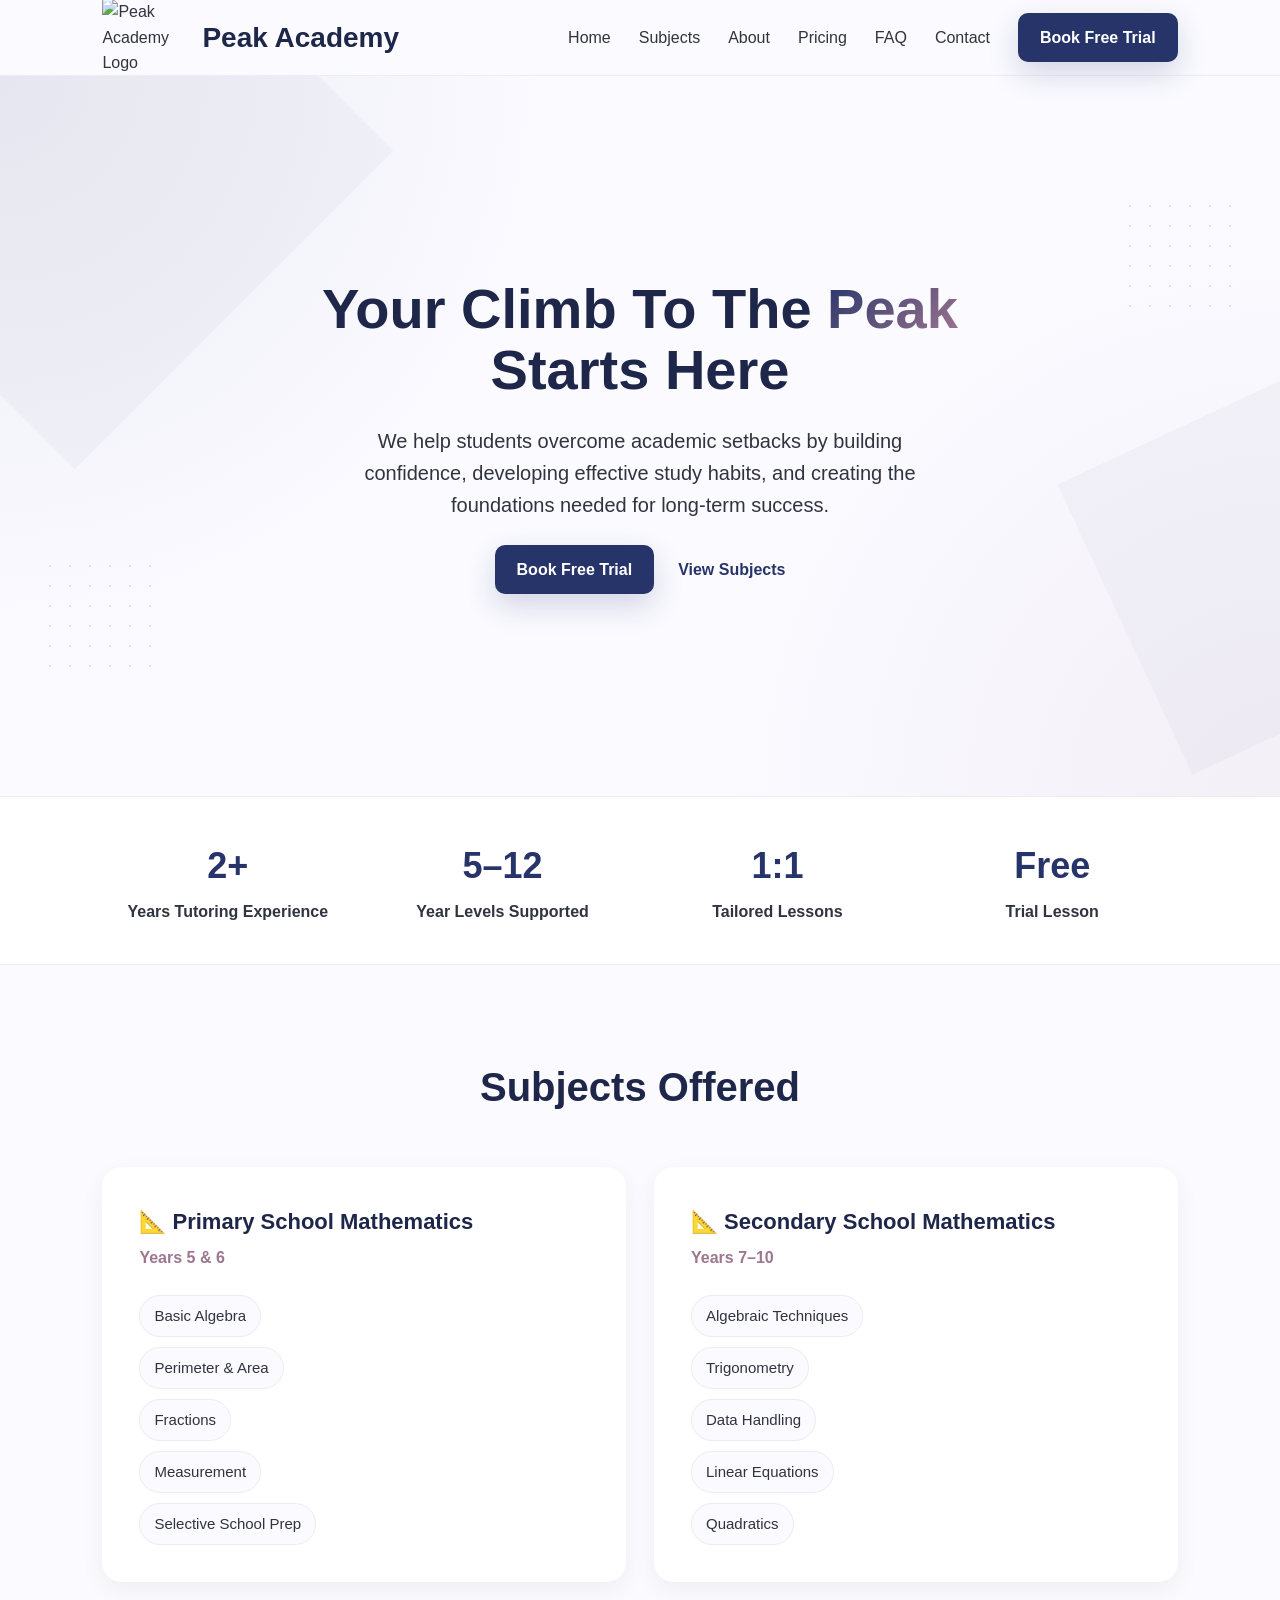
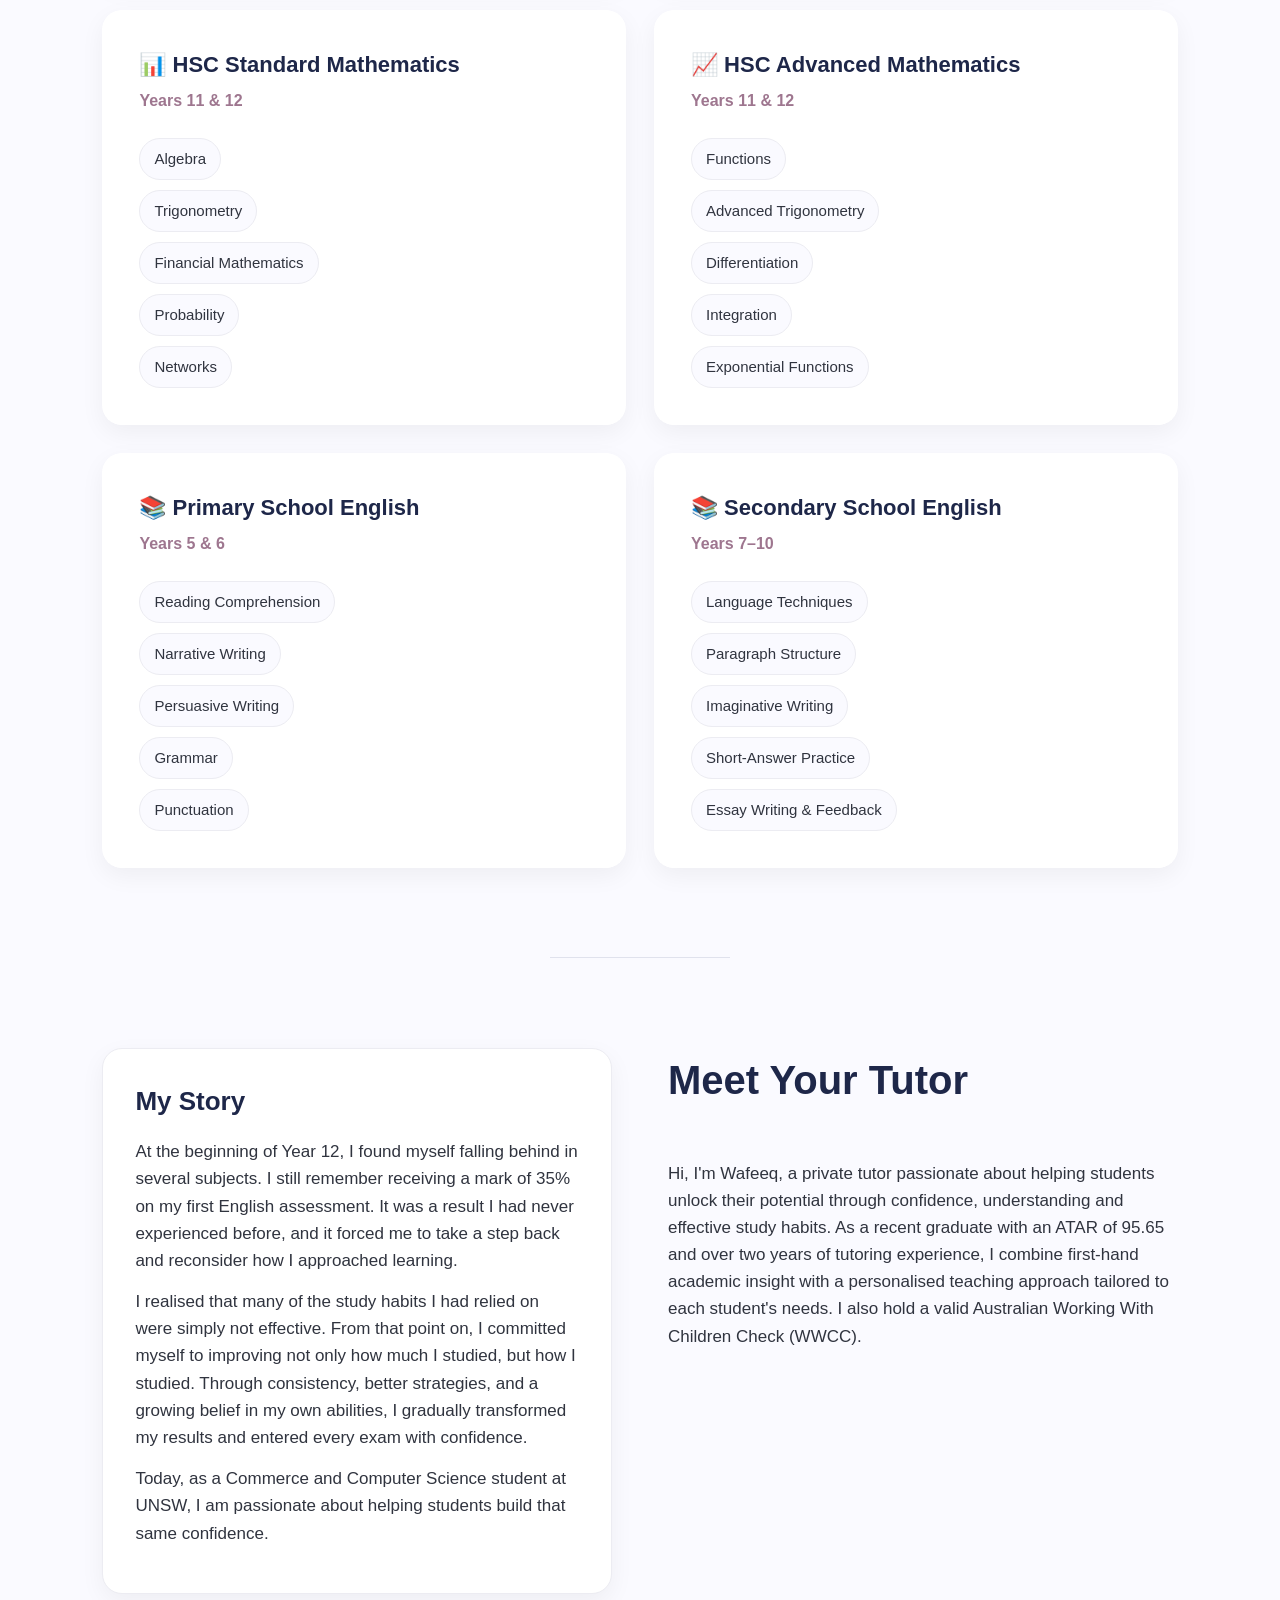
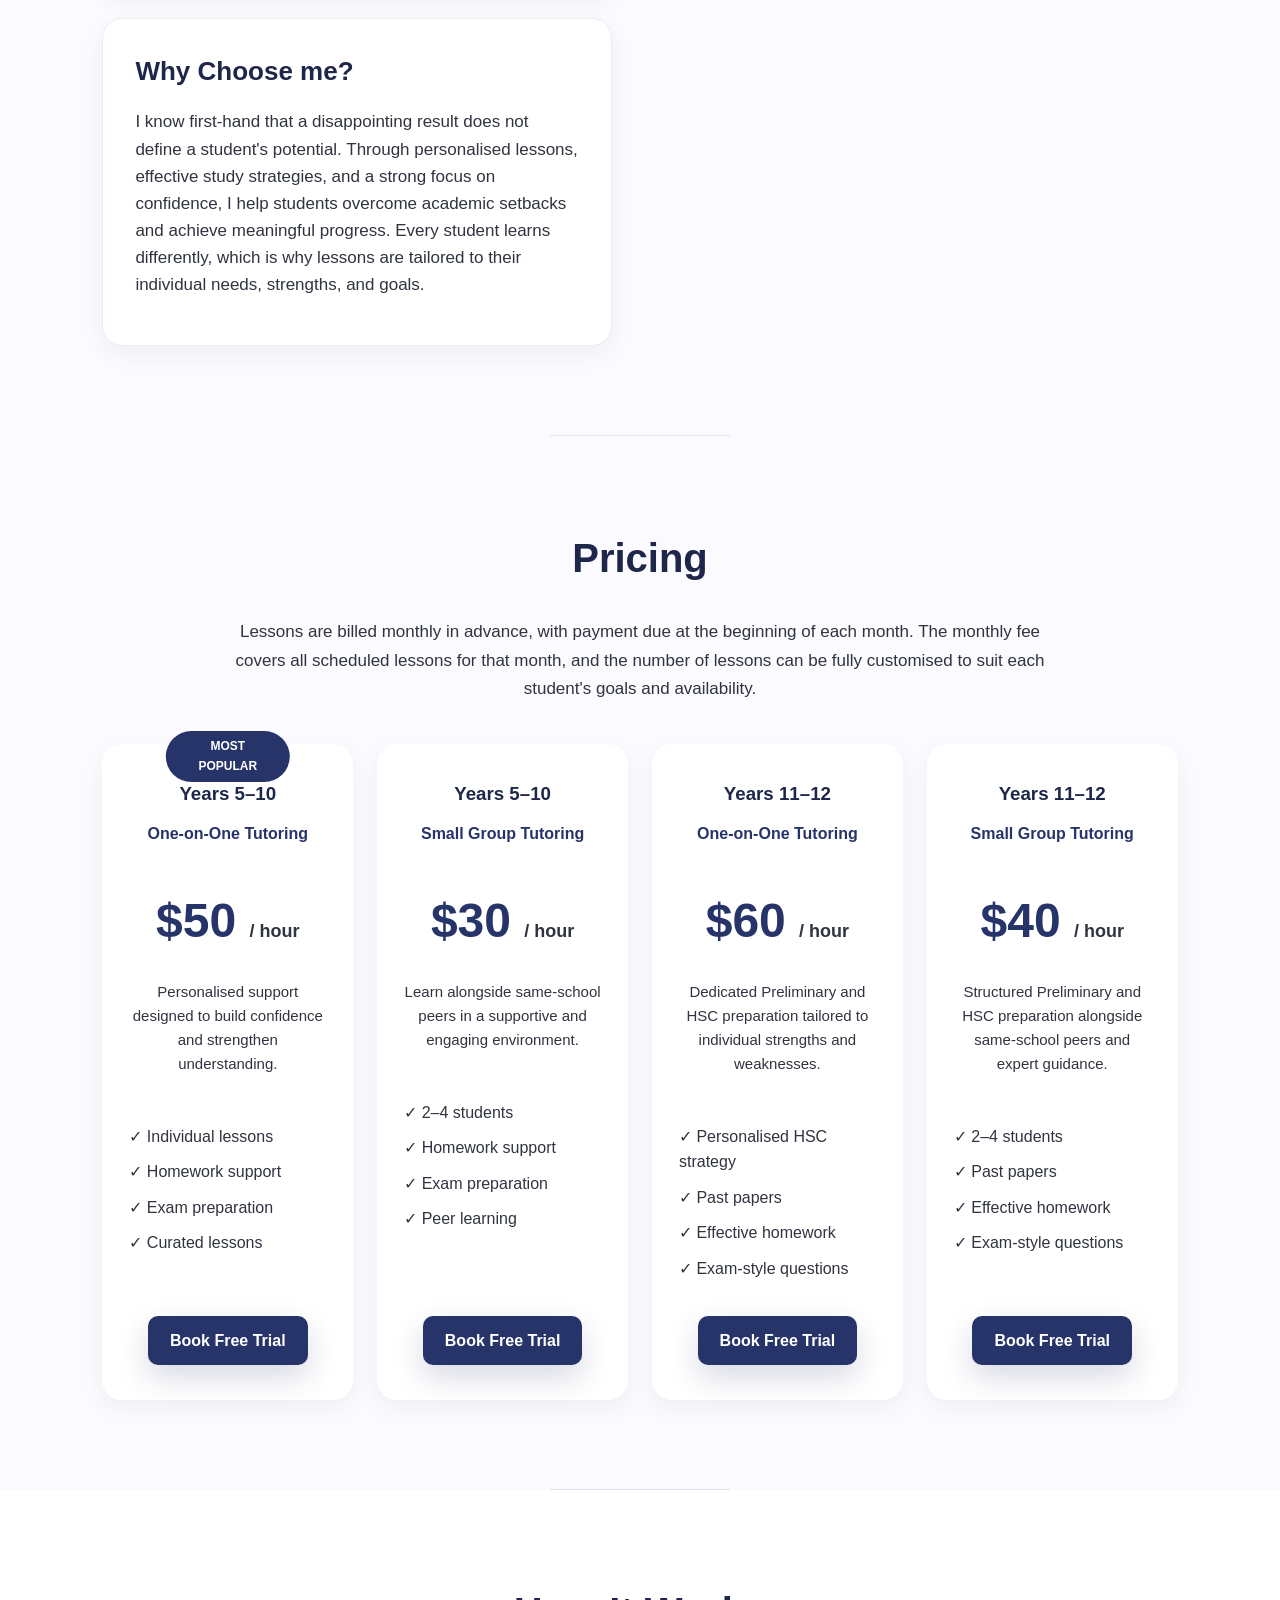
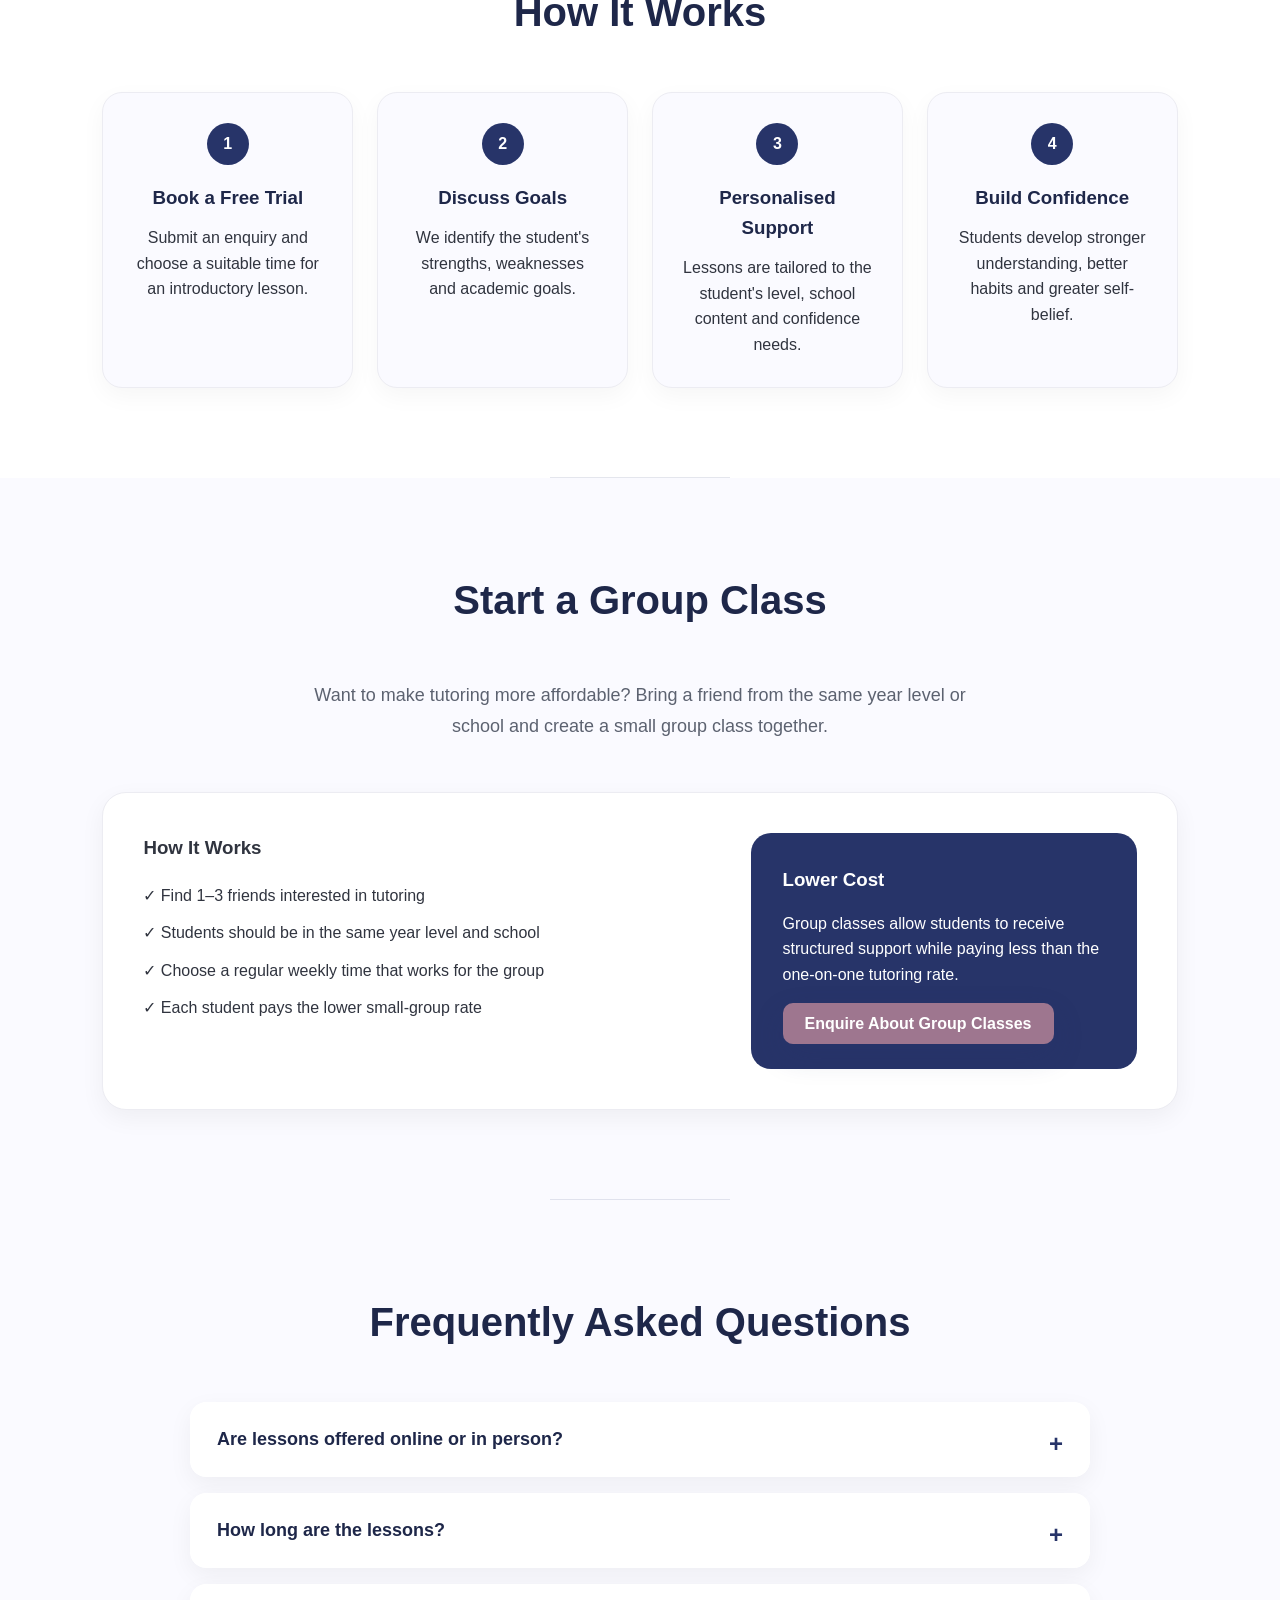
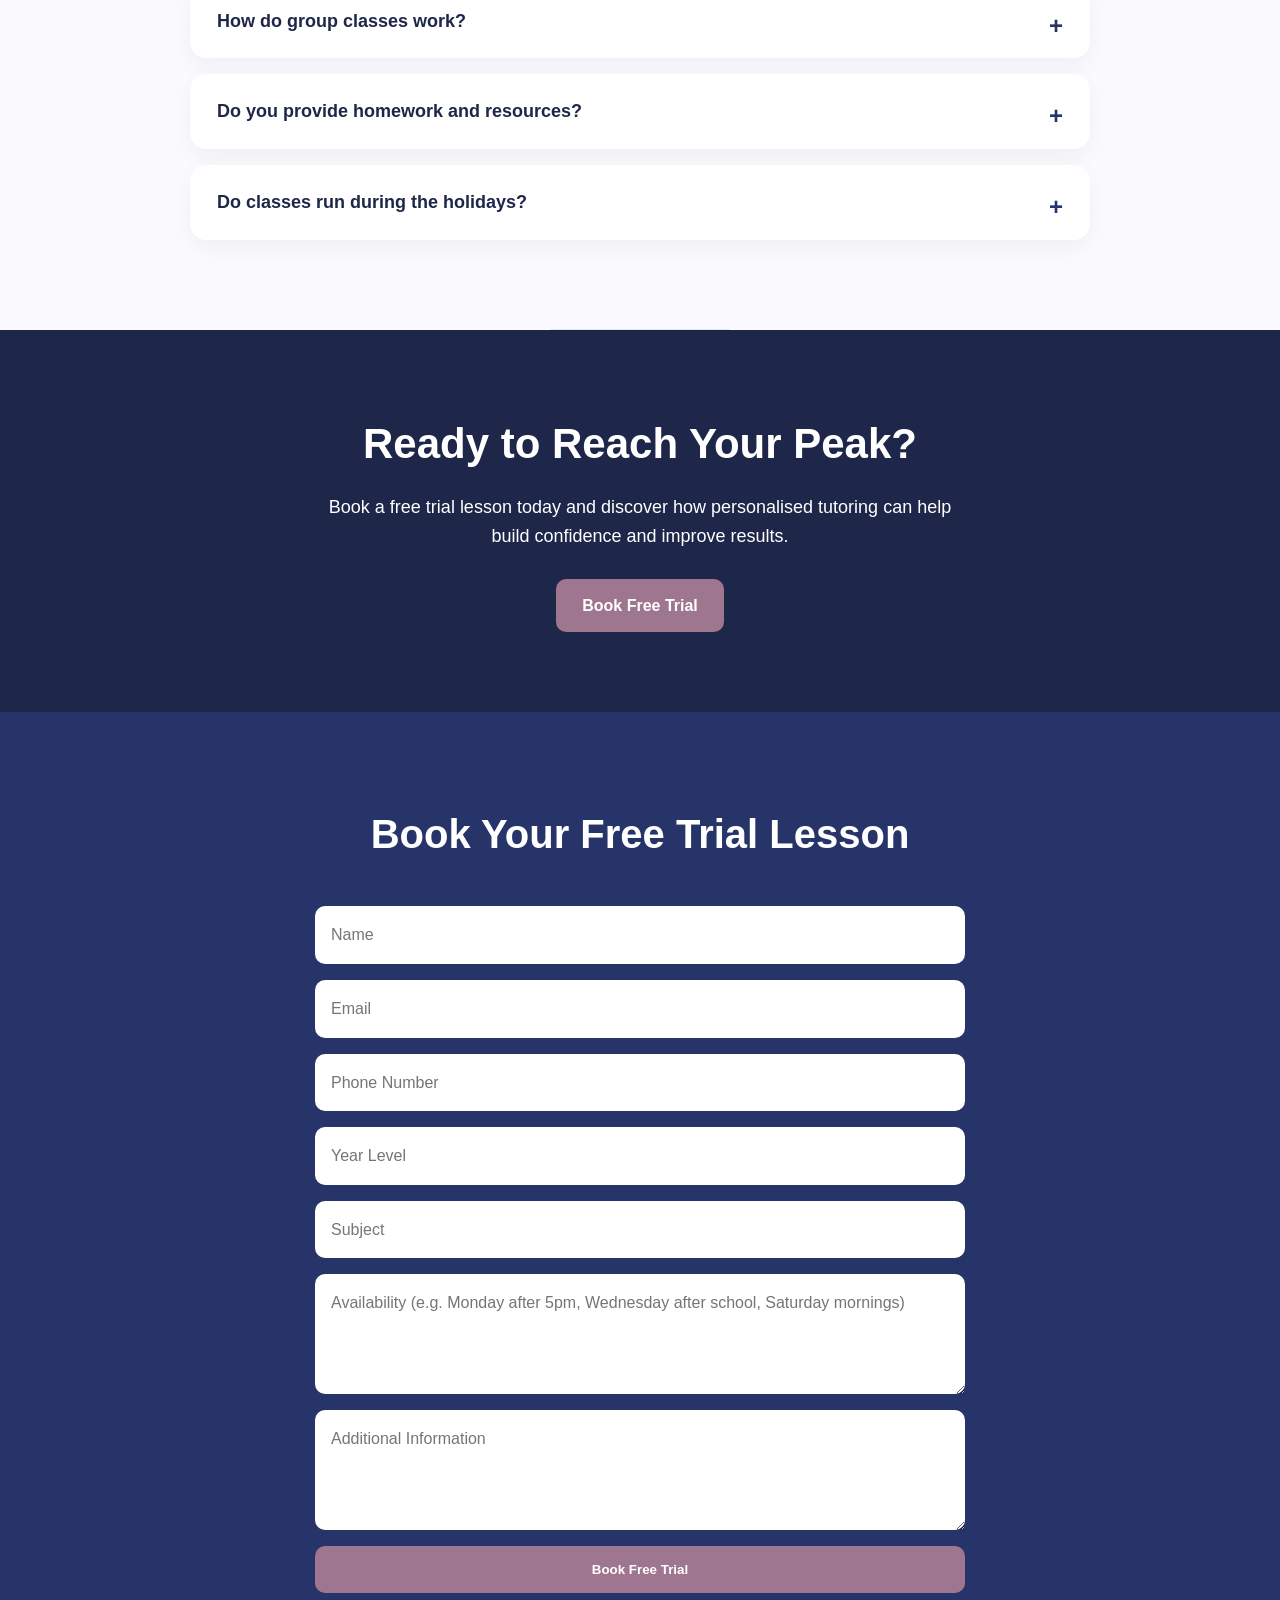
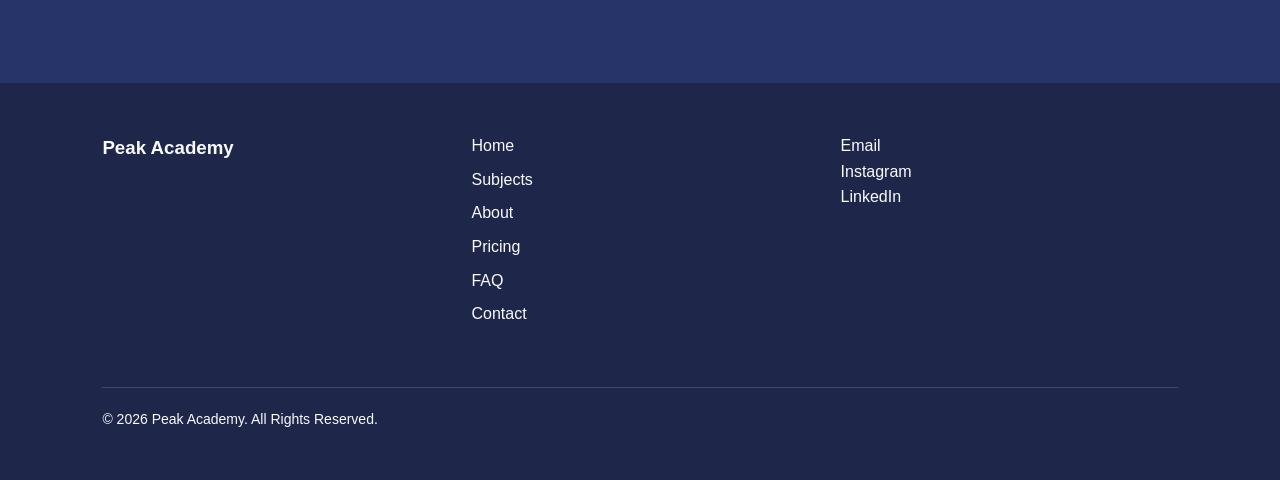
==== index.html @ 20ef77a7 "Add files via upload" ====
<!DOCTYPE html>
<html lang="en">
<head>
  <meta charset="UTF-8" />
  <meta name="viewport" content="width=device-width, initial-scale=1.0" />

  <title>Peak Academy</title>

  <link rel="icon" type="image/png" href="favicon.png">

  <link rel="stylesheet" href="style.css" />
</head>
<body>

<header class="navbar">
  <div class="logo">
    <img src="logo.png" alt="Peak Academy Logo">
    <span class="company-name">Peak Academy</span>
  </div>

  <nav>
    <a href="#home">Home</a>
    <a href="#subjects">Subjects</a>
    <a href="#about">About</a>
    <a href="#pricing">Pricing</a>
    <a href="#faq">FAQ</a>
    <a href="#contact">Contact</a>
    <a href="#contact" class="nav-btn">Book Free Trial</a>
  </nav>
</header>

<section id="home" class="hero">
  <div class="hero-dots-left"></div>
  <div class="hero-dots-right"></div>

  <h1>  Your Climb To The
  <span class="gradient-text">Peak</span>
  Starts Here</h1>

  <p>
    We help students overcome academic setbacks by building confidence, developing effective study habits, and creating the foundations needed for long-term success.

  <div class="hero-buttons">
    <a href="#contact" class="primary-btn">Book Free Trial</a>
    <a href="#subjects" class="secondary-link">View Subjects</a>
  </div>
</section>


<section class="stats-section">

    <div class="stat">
        <h3>2+</h3>
        <p>Years Tutoring Experience</p>
    </div>

    <div class="stat">
        <h3>5–12</h3>
        <p>Year Levels Supported</p>
    </div>

    <div class="stat">
        <h3>1:1</h3>
        <p>Tailored Lessons</p>
    </div>

    <div class="stat">
        <h3>Free</h3>
        <p>Trial Lesson</p>
    </div>

</section>


<section id="subjects" class="section">
  <h2>Subjects Offered</h2>

  <div class="card-grid four">
    <div class="subject-card">
      <h3>📐 Primary School Mathematics</h3>
      <p>Years 5 & 6</p>
      <ul>
        <li>Basic Algebra</li>
        <li>Perimeter & Area</li>
        <li>Fractions</li>
        <li>Measurement</li>
        <li>Selective School Prep</li>
      </ul>
    </div>

    <div class="subject-card">
      <h3>📐 Secondary School Mathematics</h3>
      <p>Years 7–10</p>
      <ul>
        <li>Algebraic Techniques</li>
        <li>Trigonometry</li>
        <li>Data Handling</li>
        <li>Linear Equations</li>
        <li>Quadratics</li>
      </ul>
    </div>

    <div class="subject-card">
      <h3>📊 HSC Standard Mathematics</h3>
      <p>Years 11 & 12</p>
      <ul>
        <li>Algebra</li>
        <li>Trigonometry</li>
        <li>Financial Mathematics</li>
        <li>Probability</li>
        <li>Networks</li>
      </ul>
    </div>

    <div class="subject-card">
      <h3>📈 HSC Advanced Mathematics</h3>
      <p>Years 11 & 12</p>
      <ul>
        <li>Functions</li>
        <li>Advanced Trigonometry</li>
        <li>Differentiation</li>
        <li>Integration</li>
        <li>Exponential Functions</li>
      </ul>
    </div>

    <div class="subject-card">
      <h3>📚 Primary School English</h3>
      <p>Years 5 & 6</p>
      <ul>
        <li>Reading Comprehension</li>
        <li>Narrative Writing</li>
        <li>Persuasive Writing</li>
        <li>Grammar</li>
        <li>Punctuation</li>
      </ul>
    </div>

    <div class="subject-card">
      <h3>📚 Secondary School English</h3>
      <p>Years 7–10</p>
      <ul>
        <li>Language Techniques</li>
        <li>Paragraph Structure</li>
        <li>Imaginative Writing</li>
        <li>Short-Answer Practice</li>
        <li>Essay Writing & Feedback</li>
      </ul>
    </div>
  </div>
</section>

<section id="about" class="section about">
  <div class="about-left">
    <div class="about-info-card">
      <h3>My Story</h3>

      <p>
        At the beginning of Year 12, I found myself falling behind in several subjects. I still remember receiving a mark of 35% on my first English assessment. It was a result I had never experienced before, and it forced me to take a step back and reconsider how I approached learning.
      </p>

      <p>
        I realised that many of the study habits I had relied on were simply not effective. From that point on, I committed myself to improving not only how much I studied, but how I studied. Through consistency, better strategies, and a growing belief in my own abilities, I gradually transformed my results and entered every exam with confidence.
      </p>

      <p>
        Today, as a Commerce and Computer Science student at UNSW, I am passionate about helping students build that same confidence.
      </p>
    </div>

    <div class="about-info-card">
      <h3>Why Choose me?</h3>

      <p>
       I know first-hand that a disappointing result does not define a student's potential. Through personalised lessons, effective study strategies, and a strong focus on confidence, I help students overcome academic setbacks and achieve meaningful progress. Every student learns differently, which is why lessons are tailored to their individual needs, strengths, and goals.
      </p>
    </div>
  </div>

  <div class="about-right">
    <h2>Meet Your Tutor</h2>

    <p>
      Hi, I'm Wafeeq, a private tutor passionate about helping students unlock their potential through confidence, understanding and effective study habits. As a recent graduate with an ATAR of 95.65 and over two years of tutoring experience, I combine first-hand academic insight with a personalised teaching approach tailored to each student's needs. I also hold a valid Australian Working With Children Check (WWCC).
    </p>
  </div>
</section>

<section id="pricing" class="section">
  <h2>Pricing</h2>

  <p class="pricing-note">
    Lessons are billed monthly in advance, with payment due at the beginning of each month. The monthly fee covers all scheduled lessons for that month, and the number of lessons can be fully customised to suit each student's goals and availability.
  </p>

  <div class="pricing-grid">
    <div class="pricing-card popular">
      <div class="popular-badge">Most Popular</div>

      <h3>Years 5–10</h3>
      <p class="pricing-type">One-on-One Tutoring</p>

      <div class="price">$50 <span>/ hour</span></div>

      <p class="pricing-desc">
        Personalised support designed to build confidence and strengthen understanding.
      </p>

      <ul>
        <li>✓ Individual lessons</li>
        <li>✓ Homework support</li>
        <li>✓ Exam preparation</li>
        <li>✓ Curated lessons</li>
      </ul>

      <a href="#contact" class="primary-btn">Book Free Trial</a>
    </div>

    <div class="pricing-card">
      <h3>Years 5–10</h3>
      <p class="pricing-type">Small Group Tutoring</p>

      <div class="price">$30 <span>/ hour</span></div>

      <p class="pricing-desc">
        Learn alongside same-school peers in a supportive and engaging environment.
      </p>

      <ul>
        <li>✓ 2–4 students</li>
        <li>✓ Homework support</li>
        <li>✓ Exam preparation</li>
        <li>✓ Peer learning</li>
      </ul>

      <a href="#contact" class="primary-btn">Book Free Trial</a>
    </div>

    <div class="pricing-card">
      <h3>Years 11–12</h3>
      <p class="pricing-type">One-on-One Tutoring</p>

      <div class="price">$60 <span>/ hour</span></div>

      <p class="pricing-desc">
        Dedicated Preliminary and HSC preparation tailored to individual strengths and weaknesses.
      </p>

      <ul>
        <li>✓ Personalised HSC strategy</li>
        <li>✓ Past papers</li>
        <li>✓ Effective homework</li>
        <li>✓ Exam-style questions</li>
      </ul>

      <a href="#contact" class="primary-btn">Book Free Trial</a>
    </div>

    <div class="pricing-card">
      <h3>Years 11–12</h3>
      <p class="pricing-type">Small Group Tutoring</p>

      <div class="price">$40 <span>/ hour</span></div>

      <p class="pricing-desc">
        Structured Preliminary and HSC preparation alongside same-school peers and expert guidance.
      </p>

      <ul>
        <li>✓ 2–4 students</li>
        <li>✓ Past papers</li>
        <li>✓ Effective homework</li>
        <li>✓ Exam-style questions</li>
      </ul>

      <a href="#contact" class="primary-btn">Book Free Trial</a>
    </div>
  </div>
</section>

<section class="section how-it-works">
  <h2>How It Works</h2>

  <div class="steps-grid">
    <div class="step-card">
      <span>1</span>
      <h3>Book a Free Trial</h3>
      <p>Submit an enquiry and choose a suitable time for an introductory lesson.</p>
    </div>

    <div class="step-card">
      <span>2</span>
      <h3>Discuss Goals</h3>
      <p>We identify the student's strengths, weaknesses and academic goals.</p>
    </div>

    <div class="step-card">
      <span>3</span>
      <h3>Personalised Support</h3>
      <p>Lessons are tailored to the student's level, school content and confidence needs.</p>
    </div>

    <div class="step-card">
      <span>4</span>
      <h3>Build Confidence</h3>
      <p>Students develop stronger understanding, better habits and greater self-belief.</p>
    </div>
  </div>
</section>

<section class="section section-light group-enrol">
  <h2>Start a Group Class</h2>

  <p class="section-subtitle">
    Want to make tutoring more affordable? Bring a friend from the same year level or school and create a small group class together.
  </p>

  <div class="group-card">
    <div>
      <h3>How It Works</h3>

      <ul>
        <li>✓ Find 1–3 friends interested in tutoring</li>
        <li>✓ Students should be in the same year level and school</li>
        <li>✓ Choose a regular weekly time that works for the group</li>
        <li>✓ Each student pays the lower small-group rate</li>
      </ul>
    </div>

    <div class="group-highlight">
      <h3>Lower Cost</h3>
      <p>
        Group classes allow students to receive structured support while paying less than the one-on-one tutoring rate.
      </p>

      <a href="#contact" class="primary-btn">Enquire About Group Classes</a>
    </div>
  </div>
</section>

<section id="faq" class="section faq-section">
  <h2>Frequently Asked Questions</h2>

  <div class="faq-container">
    <details class="faq-item">
      <summary>Are lessons offered online or in person?</summary>
      <p>Lessons are primarily conducted online. However, in-person arrangements can be made depending on location and availability.</p>
    </details>

    <details class="faq-item">
      <summary>How long are the lessons?</summary>
      <p>In one-on-one classes, lesson length can be chosen based on the student's needs. In group classes, lessons usually range from 1 to 2 hours.</p>
    </details>

    <details class="faq-item">
      <summary>How do group classes work?</summary>
      <p>Group classes consist of 2–4 students in the same year level and school, helping students prepare for similar topics and assessments.</p>
    </details>

    <details class="faq-item">
      <summary>Do you provide homework and resources?</summary>
      <p>Yes. Resources include guided homework, custom-made exams and OneNote topic explanations students can review at any time.</p>
    </details>

    <details class="faq-item">
      <summary>Do classes run during the holidays?</summary>
      <p>Yes. Classes continue within school holidays which help the student move ahead of their peers or prepare themselves for the next term by working on weaknesses.</p>

  </div>
</section>

<section class="final-cta">
  <h2>Ready to Reach Your Peak?</h2>
  <p>
    Book a free trial lesson today and discover how personalised tutoring can help build confidence and improve results.
  </p>
  <a href="#contact" class="cta-light-btn">Book Free Trial</a>
</section>

<section id="contact" class="booking">
  <h2>Book Your Free Trial Lesson</h2>

<form
    action="https://formspree.io/f/xvzybzbp"
    method="POST"
>

    <input
        type="hidden"
        name="_next"
        value="success.html"
    >

    <input
        type="text"
        name="name"
        placeholder="Name"
        required
    >

    <input
        type="email"
        name="email"
        placeholder="Email"
        required
    >

    <input
        type="tel"
        name="phone"
        placeholder="Phone Number"
    >

    <input
        type="text"
        name="year_level"
        placeholder="Year Level"
    >

    <input
        type="text"
        name="subject"
        placeholder="Subject"
    >

    <textarea
        name="availability"
        placeholder="Availability (e.g. Monday after 5pm, Wednesday after school, Saturday mornings)"
    ></textarea>

    <textarea
        name="message"
        placeholder="Additional Information"
    ></textarea>

    <button type="submit">
        Book Free Trial
    </button>

</form>
</section>

<footer>
  <div>
    <h3>Peak Academy</h3>
  </div>

  <div>
    <a href="#home">Home</a>
    <a href="#subjects">Subjects</a>
    <a href="#about">About</a>
    <a href="#pricing">Pricing</a>
    <a href="#faq">FAQ</a>
    <a href="#contact">Contact</a>
  </div>

  <div>
    <p>Email</p>
    <p>Instagram</p>
    <p>LinkedIn</p>
  </div>

  <p class="copyright">© 2026 Peak Academy. All Rights Reserved.</p>
</footer>

</body>
</html>
---- style.css ----
* {
  margin: 0;
  padding: 0;
  box-sizing: border-box;
}

html {
  scroll-behavior: smooth;
}

body {
  font-family: Inter, Arial, sans-serif;
  background: #FAFAFF;
  color: #30343F;
  line-height: 1.6;
}

h1,
h2,
h3 {
    font-family: "Poppins", sans-serif;
}

.navbar {
  position: sticky;
  top: 0;
  z-index: 100;
  height: 76px;
  padding: 0 8%;
  background: #FAFAFF;
  display: flex;
  align-items: center;
  justify-content: space-between;
  border-bottom: 1px solid #ECECF2;
}

.logo {
    display: flex;
    align-items: center;
    gap: 0px;
}

.logo img {
    width: 100px;
    height: auto;
    display: block;
}

.company-name {
    font-size: 28px;
    font-weight: 700;
    color: #1E2749;
    line-height: 1;
}
nav {
  display: flex;
  align-items: center;
  gap: 28px;
}

nav a {
  text-decoration: none;
  color: #30343F;
  font-weight: 500;
}

.nav-btn,
.primary-btn {
  background: #273469;
  color: white;
  padding: 12px 22px;
  border-radius: 10px;
  text-decoration: none;
  font-weight: 600;
  transition: 0.25s;
    box-shadow:
    0 12px 30px
    rgba(39,52,105,.18);
}

.nav-btn:hover,
.primary-btn:hover {
  background: #1E2749;
  transform: translateY(-2px);
}

.hero {
  min-height: 80vh;
  padding: 80px 8%;
  display: flex;
  flex-direction: column;
  justify-content: center;
  align-items: center;
  text-align: center;

  position: relative;
  overflow: hidden;
    background:
    radial-gradient(
        circle at top left,
        rgba(39,52,105,.08),
        transparent 35%
    ),

    radial-gradient(
        circle at bottom right,
        rgba(158,118,143,.08),
        transparent 35%
    ),

    #FAFAFF;
}

.hero::before {
  content: "";
  position: absolute;

  width: 450px;
  height: 450px;

  top: -150px;
  left: -150px;

  background: rgba(39, 52, 105, 0.03);

  transform: rotate(45deg);

  z-index: 0;
}

.hero::after {
  content: "";
  position: absolute;

  width: 320px;
  height: 320px;

  bottom: 74px;
  right: -150px;

  background: rgba(39, 52, 105, 0.03);

  transform: rotate(65deg);

  z-index: 0;
}

.hero-dots-left,
.hero-dots-right {
  position: absolute;
  width: 120px;
  height: 120px;

  background-image:
    radial-gradient(
      rgba(39,52,105,.12) 1.5px,
      transparent 1.5px
    );

  background-size: 20px 20px;

  z-index: 0;
}

.hero-dots-left {
  left: 40px;
  bottom: 120px;
}

.hero-dots-right {
  right: 40px;
  top: 120px;
}

.hero-logo {
  width: 600px;
  height: auto;
  margin-bottom: 4px;
}

h1 {
  font-size: 56px;
  max-width: 700px;
  color: #1E2749;
  line-height: 1.1;
}

.hero p {
  font-size: 20px;
  margin: 24px 0;
  max-width: 600px;
}

.hero-buttons {
  display: flex;
  gap: 24px;
  align-items: center;
}

.secondary-link {
  color: #273469;
  font-weight: 600;
  text-decoration: none;
}

.section {
  padding: 90px 8%;
}

.section h2 {
  text-align: center;
  font-size: 40px;
  color: #1E2749;
  margin-bottom: 48px;
}

.card-grid {
  display: grid;
  gap: 28px;
}

.three {
  grid-template-columns: repeat(3, 1fr);
}

.four {
  grid-template-columns: repeat(2, 1fr);
}

.card,
.subject-card,
.testimonial,
.pricing-card {
  background: white;
  border: 1px solid #ECECF2;
  border-radius: 20px;
  padding: 34px 26px;
  text-align: center;
  box-shadow: 0 8px 24px rgba(0,0,0,.05);
  transition: 0.25s;
}



.pricing-card:hover {
  transform: translateY(-6px);
  box-shadow: 0 14px 32px rgba(0,0,0,.08);
}

.pricing-grid {
  display: grid;
  grid-template-columns: repeat(4, 1fr);
  gap: 24px;
  max-width: 1400px;
  margin: 0 auto;
}

.pricing-type {
  color: #273469;
  font-weight: 700;
  margin-bottom: 16px;
}

.pricing-desc {
  color: #30343F;
  font-size: 15px;
  margin-bottom: 24px;
}

.pricing-card ul {
  list-style: none;
  text-align: left;
  margin: 24px 0 32px;
  padding: 0;
}

.pricing-card li {
  margin-bottom: 10px;
}

@media (max-width: 1200px) {
  .pricing-grid {
    grid-template-columns: repeat(2, 1fr);
  }
}

@media (max-width: 700px) {
  .pricing-grid {
    grid-template-columns: 1fr;
  }
}

.card h3,
.subject-card h3,
.pricing-card h3 {
  color: #1E2749;
  margin-bottom: 12px;
}

.icon {
  font-size: 32px;
  margin-bottom: 16px;
}

.pricing-card {
  max-width: 450px;
  margin: 0 auto;
  border-radius: 20px;
  text-align: center;
}

.price {
  font-size: 48px;
  font-weight: 700;
  color: #273469;
  margin: 20px 0;
}

.price span {
  font-size: 18px;
  color: #30343F;
}

.pricing-card ul,
.subject-card ul {
  list-style: none;
  margin: 24px 0;
}

.subject-card {
  transition: 0.25s;
}

.subject-card {
  text-align: left;
  padding: 36px;
  min-height: 280px;
  position: relative;
}

.subject-card h3 {
  font-size: 22px;
  margin-bottom: 6px;
}

.subject-card p {
  color: #9E768F;
  font-weight: 700;
  margin-bottom: 24px;
}

.subject-card ul {
  display: grid;
  gap: 10px;
  margin: 0;
  padding: 0;
}

.subject-card li {
  background: #FAFAFF;
  border: 1px solid #ECECF2;
  border-radius: 999px;
  padding: 8px 14px;
  font-size: 15px;
  width: fit-content;
}


.subject-card:hover {
  background: #273469;
  color: white;
  transform: translateY(-4px);
}

.subject-card:hover h3,
.subject-card:hover p {
  color: white;
}

.subject-card:hover li {
  background: rgba(255,255,255,0.12);
  border-color: rgba(255,255,255,0.25);
  color: white;
}

.subject-card:hover h3 {
  color: white;
}

.about {
  display: grid;
  grid-template-columns: 1fr 1fr;
  gap: 56px;
  align-items: start;
}

.about-left {
  display: flex;
  flex-direction: column;
  gap: 24px;
}

.about-info-card {
  background: white;
  border: 1px solid #ECECF2;
  border-radius: 20px;
  padding: 32px;
  box-shadow: 0 8px 24px rgba(0,0,0,.05);
}

.about-info-card h3 {
  color: #1E2749;
  font-size: 26px;
  margin-bottom: 16px;
}

.about-info-card p {
  margin-bottom: 14px;
  font-size: 17px;
}

.about-right p {
  font-size: 17px;
  margin-bottom: 20px;
}

.about h2 {
  text-align: left;
}


.highlight-box {
  margin-top: 24px;
  padding: 24px;
  background: #9E768F15;
  border-left: 4px solid #9E768F;
  border-radius: 14px;
  display: flex;
  flex-direction: column;
  gap: 8px;
}

.booking {
  background: #273469;
  padding: 90px 8%;
  text-align: center;
}

.booking h2 {
  color: white;
  font-size: 40px;
  margin-bottom: 40px;
}

form {
  max-width: 650px;
  margin: 0 auto;
  display: grid;
  gap: 16px;
}

input,
textarea {
  padding: 16px;
  border-radius: 10px;
  border: none;
  font: inherit;
}

textarea {
  min-height: 120px;
  resize: vertical;
}

button {
  background: #9E768F;
  color: white;
  border: none;
  padding: 16px;
  border-radius: 10px;
  font-weight: 700;
  cursor: pointer;
  transition: 0.25s;
}

button:hover {
  opacity: 0.9;
}

footer {
  background: #1E2749;
  color: #FAFAFF;
  padding: 50px 8%;
  display: grid;
  grid-template-columns: repeat(3, 1fr);
  gap: 32px;
}

footer a {
  display: block;
  color: #FAFAFF;
  text-decoration: none;
  margin-bottom: 8px;
}

.copyright {
  grid-column: 1 / -1;
  border-top: 1px solid rgba(255,255,255,.15);
  padding-top: 20px;
  margin-top: 20px;
  font-size: 14px;
}

.faq-container {
  max-width: 900px;
  margin: 0 auto;
  display: grid;
  gap: 16px;
}

.faq-item {
  background: white;
  border: 1px solid #ECECF2;
  border-radius: 16px;
  padding: 0;
  box-shadow: 0 8px 24px rgba(0,0,0,.05);
  overflow: hidden;
}

.faq-item summary {
  cursor: pointer;
  padding: 22px 26px;
  font-weight: 700;
  color: #1E2749;
  font-size: 18px;
  list-style: none;
  position: relative;
}

.faq-item summary::-webkit-details-marker {
  display: none;
}

.faq-item summary::after {
  content: "+";
  position: absolute;
  right: 26px;
  font-size: 24px;
  color: #273469;
}

.faq-item[open] summary::after {
  content: "−";
}

.faq-item p {
  padding: 0 26px 24px;
  color: #30343F;
  font-size: 16px;
}

.pricing-note {
  max-width: 850px;
  margin: -20px auto 40px;
  text-align: center;
  font-size: 17px;
  color: #30343F;
  line-height: 1.7;
}

@media (max-width: 900px) {
  nav {
    display: none;
  }

  h1 {
    font-size: 40px;
  }

  .three,
  .four,
  .about {
    grid-template-columns: 1fr;
  }

  .about h2 {
    text-align: center;
  }
}

@media (max-width: 600px) {
  h1 {
    font-size: 32px;
  }

  .hero p {
    font-size: 18px;
  }

  .hero-buttons {
    flex-direction: column;
  }

  .section h2,
  .booking h2 {
    font-size: 32px;
  }

  footer {
    grid-template-columns: 1fr;
  }
}

.hero {
  background:
    radial-gradient(circle at top left, rgba(39, 52, 105, 0.07), transparent 38%),
    radial-gradient(circle at bottom right, rgba(158, 118, 143, 0.08), transparent 38%),
    #FAFAFF;
}

.trust-bar {
  display: flex;
  flex-wrap: wrap;
  justify-content: center;
  gap: 14px;
  margin: 8px 0 30px;
}

.trust-bar span {
  background: white;
  border: 1px solid #ECECF2;
  border-radius: 999px;
  padding: 9px 16px;
  font-size: 14px;
  font-weight: 600;
  color: #273469;
  box-shadow: 0 6px 18px rgba(0,0,0,.04);
}

.stats-section {
  display: grid;
  grid-template-columns: repeat(4, 1fr);
  gap: 24px;
  padding: 36px 8%;
  background: white;
  border-top: 1px solid #ECECF2;
  border-bottom: 1px solid #ECECF2;
}

.stat {
  text-align: center;
}

.stat h3 {
  font-size: 36px;
  color: #273469;
  margin-bottom: 4px;
}

.stat p {
  font-weight: 600;
  color: #30343F;
}

.popular {
  position: relative;
  border: 2px solid #273469;
}

.popular-badge {
  position: absolute;
  top: -14px;
  left: 50%;
  transform: translateX(-50%);
  background: #273469;
  color: white;
  padding: 6px 14px;
  border-radius: 999px;
  font-size: 12px;
  font-weight: 700;
  text-transform: uppercase;
}

.how-it-works {
  background: white;
}

.steps-grid {
  display: grid;
  grid-template-columns: repeat(4, 1fr);
  gap: 24px;
}

.step-card {
  background: #FAFAFF;
  border: 1px solid #ECECF2;
  border-radius: 20px;
  padding: 30px;
  text-align: center;
  box-shadow: 0 8px 24px rgba(0,0,0,.04);
}

.step-card span {
  display: inline-flex;
  justify-content: center;
  align-items: center;
  width: 42px;
  height: 42px;
  background: #273469;
  color: white;
  border-radius: 50%;
  font-weight: 700;
  margin-bottom: 18px;
}

.step-card h3 {
  color: #1E2749;
  margin-bottom: 12px;
}

.final-cta {
  background: #1E2749;
  color: white;
  text-align: center;
  padding: 80px 8%;
}

.final-cta h2 {
  font-size: 42px;
  margin-bottom: 16px;
}

.final-cta p {
  max-width: 650px;
  margin: 0 auto 28px;
  font-size: 18px;
}

.cta-light-btn {
  display: inline-block;
  background: #9E768F;
  color: white;
  padding: 14px 26px;
  border-radius: 10px;
  text-decoration: none;
  font-weight: 700;
}

.pricing-card {
  display: flex;
  flex-direction: column;
}

.pricing-card .primary-btn {
  margin-top: auto;
  align-self: center;
}

@media (max-width: 1000px) {
  .stats-section,
  .steps-grid {
    grid-template-columns: repeat(2, 1fr);
  }
}

@media (max-width: 650px) {
  .stats-section,
  .steps-grid {
    grid-template-columns: 1fr;
  }

  .final-cta h2 {
    font-size: 32px;
  }
}

.stats-section {
    display: grid;
    grid-template-columns: repeat(4, 1fr);
    gap: 24px;

    padding: 40px 8%;

    background: white;

    border-top: 1px solid #ECECF2;
    border-bottom: 1px solid #ECECF2;
}

.stat {
    text-align: center;
}

.stat h3 {
    font-size: 36px;
    color: #273469;
    margin-bottom: 4px;
}

.stat p {
    color: #30343F;
    font-weight: 600;
}

.why-section {
    background: #FAFAFF;
}

.why-section .card {
    text-align: left;
}

.why-icon {
    width: 56px;
    height: 56px;

    display: flex;
    align-items: center;
    justify-content: center;

    background: rgba(158, 118, 143, 0.12);

    border-radius: 14px;

    font-size: 24px;

    margin-bottom: 18px;
}

.why-section h3 {
    color: #1E2749;
    margin-bottom: 12px;
}

.why-section p {
    color: #30343F;
    line-height: 1.7;
}

@media (max-width: 900px) {

    .stats-section {
        grid-template-columns: repeat(2, 1fr);
    }

}

@media (max-width: 600px) {

    .stats-section {
        grid-template-columns: 1fr;
    }

}

.section {
    position: relative;
}

.section::after {
    content: "";
    position: absolute;
    bottom: 0;
    left: 50%;
    transform: translateX(-50%);
    width: 180px;
    height: 1px;
    background: rgba(39,52,105,.12);
}

.subject-card,
.pricing-card,
.card {
    transition: all .25s ease;
}

.subject-card:hover,
.pricing-card:hover,
.card:hover {
    transform: translateY(-8px);
}

.gradient-text {
    background: linear-gradient(
        135deg,
        #273469,
        #9E768F
    );

    background-clip: text;      /* add this */
    -webkit-background-clip: text;

    color: transparent;         /* add this */
    -webkit-text-fill-color: transparent;
}

.card,
.subject-card,
.pricing-card,
.faq-item {
    backdrop-filter: blur(10px);
    border: 1px solid rgba(255,255,255,.4);
}

.section-light {
    background: #FAFAFF;
}

.section-white {
    background: white;
}

.group-card {
  max-width: 1100px;
  margin: 0 auto;
  display: grid;
  grid-template-columns: 1.2fr 0.8fr;
  gap: 28px;
  background: white;
  border: 1px solid #ECECF2;
  border-radius: 24px;
  padding: 40px;
  box-shadow: 0 8px 24px rgba(0,0,0,.05);
}

.group-card ul {
  list-style: none;
  margin-top: 20px;
}

.group-card li {
  margin-bottom: 12px;
}

.group-highlight {
  background: #273469;
  color: white;
  border-radius: 20px;
  padding: 32px;
}

.group-highlight h3 {
  color: white;
}

.group-highlight p {
  margin: 16px 0 24px;
}

.group-highlight .primary-btn {
  background: #9E768F;
}

@media (max-width: 800px) {
  .group-card {
    grid-template-columns: 1fr;
  }
}

.section-subtitle {
    text-align: center;
    max-width: 700px;
    margin: 0 auto 50px;
    color: #5C6270;
    font-size: 18px;
    line-height: 1.7;
}
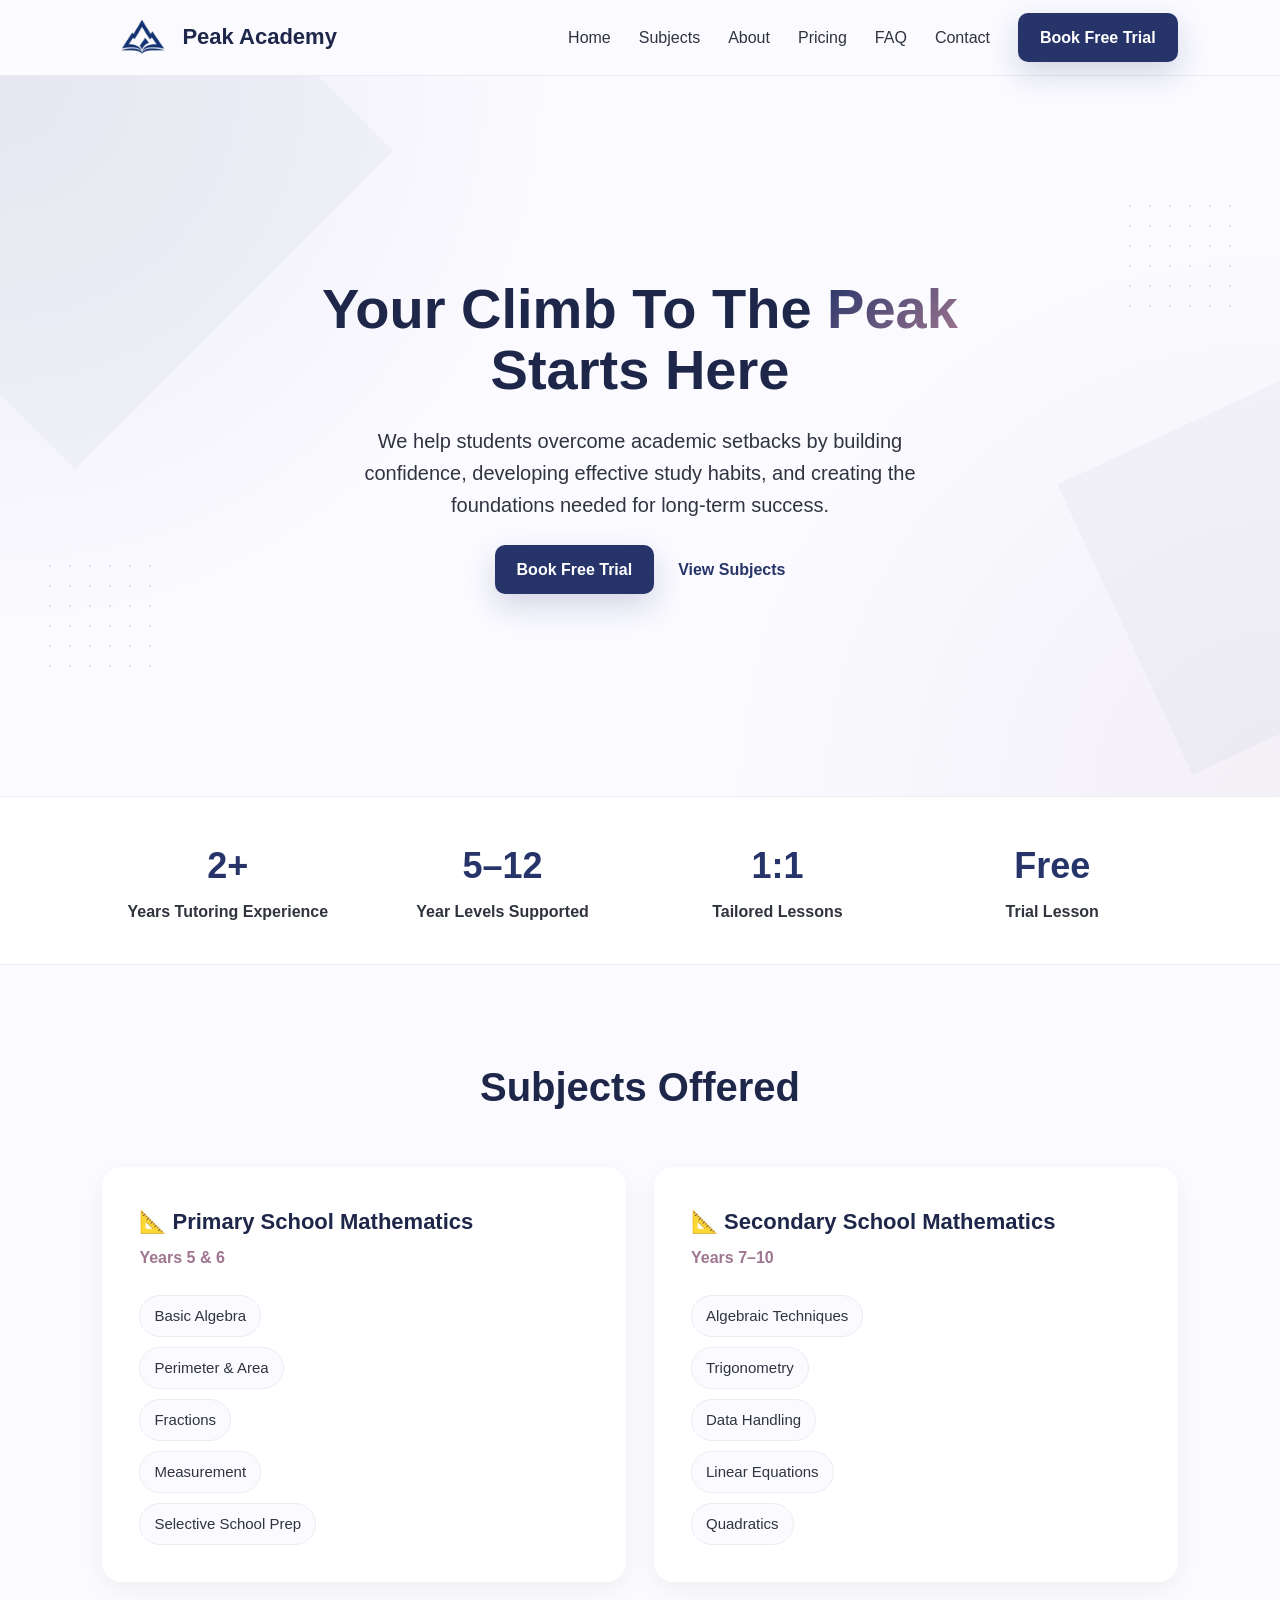
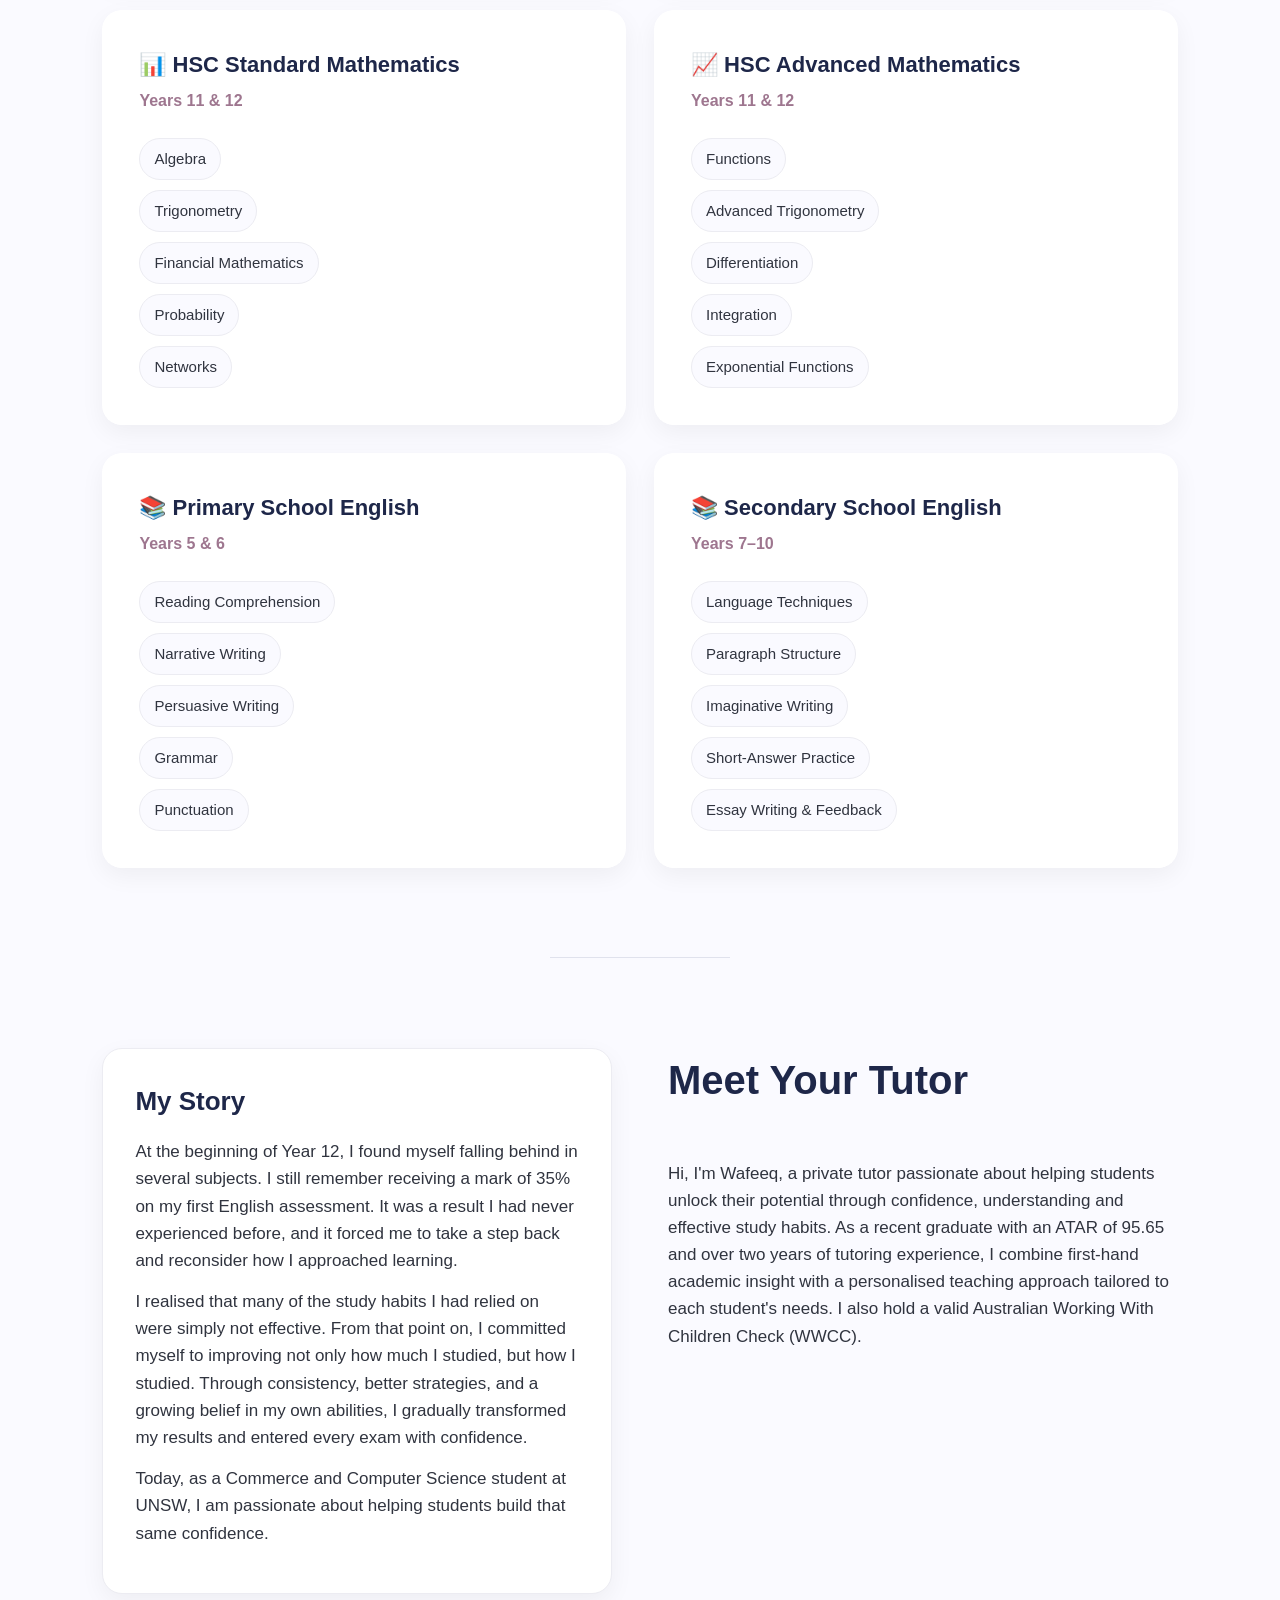
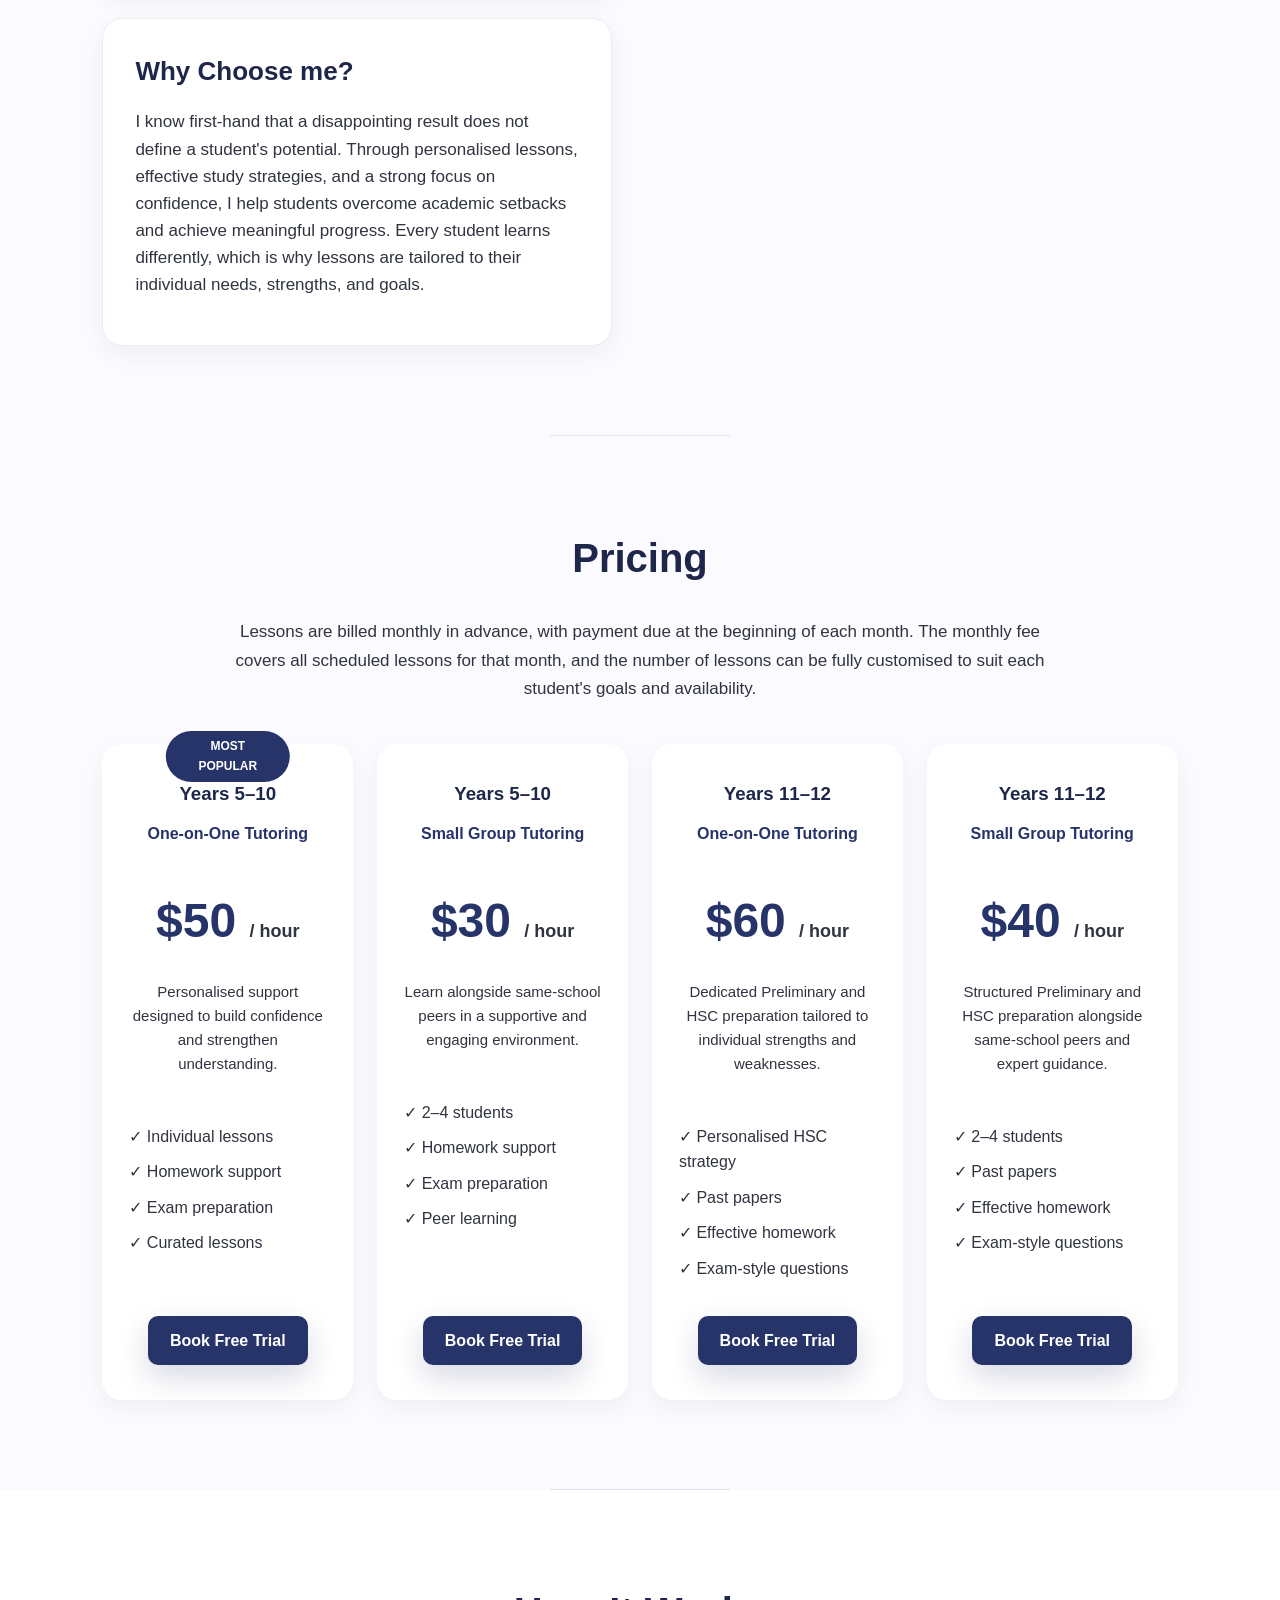
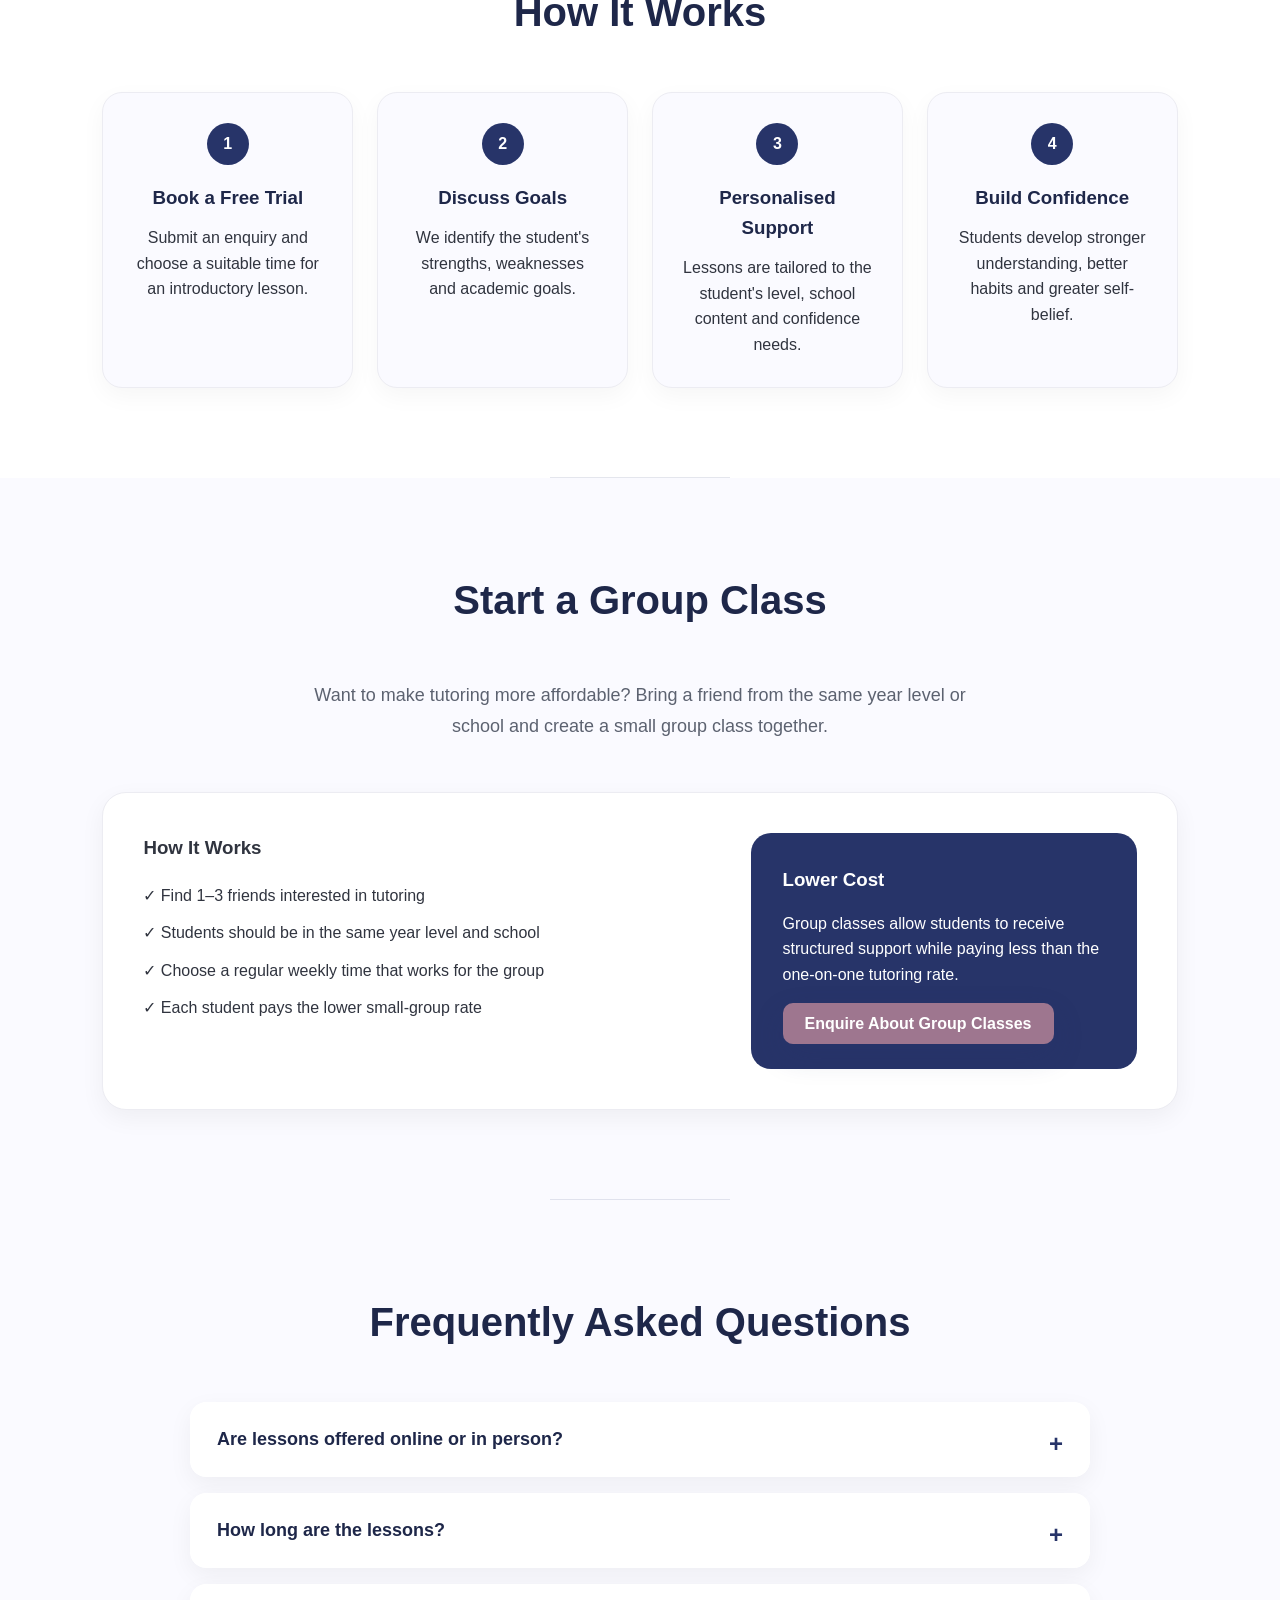
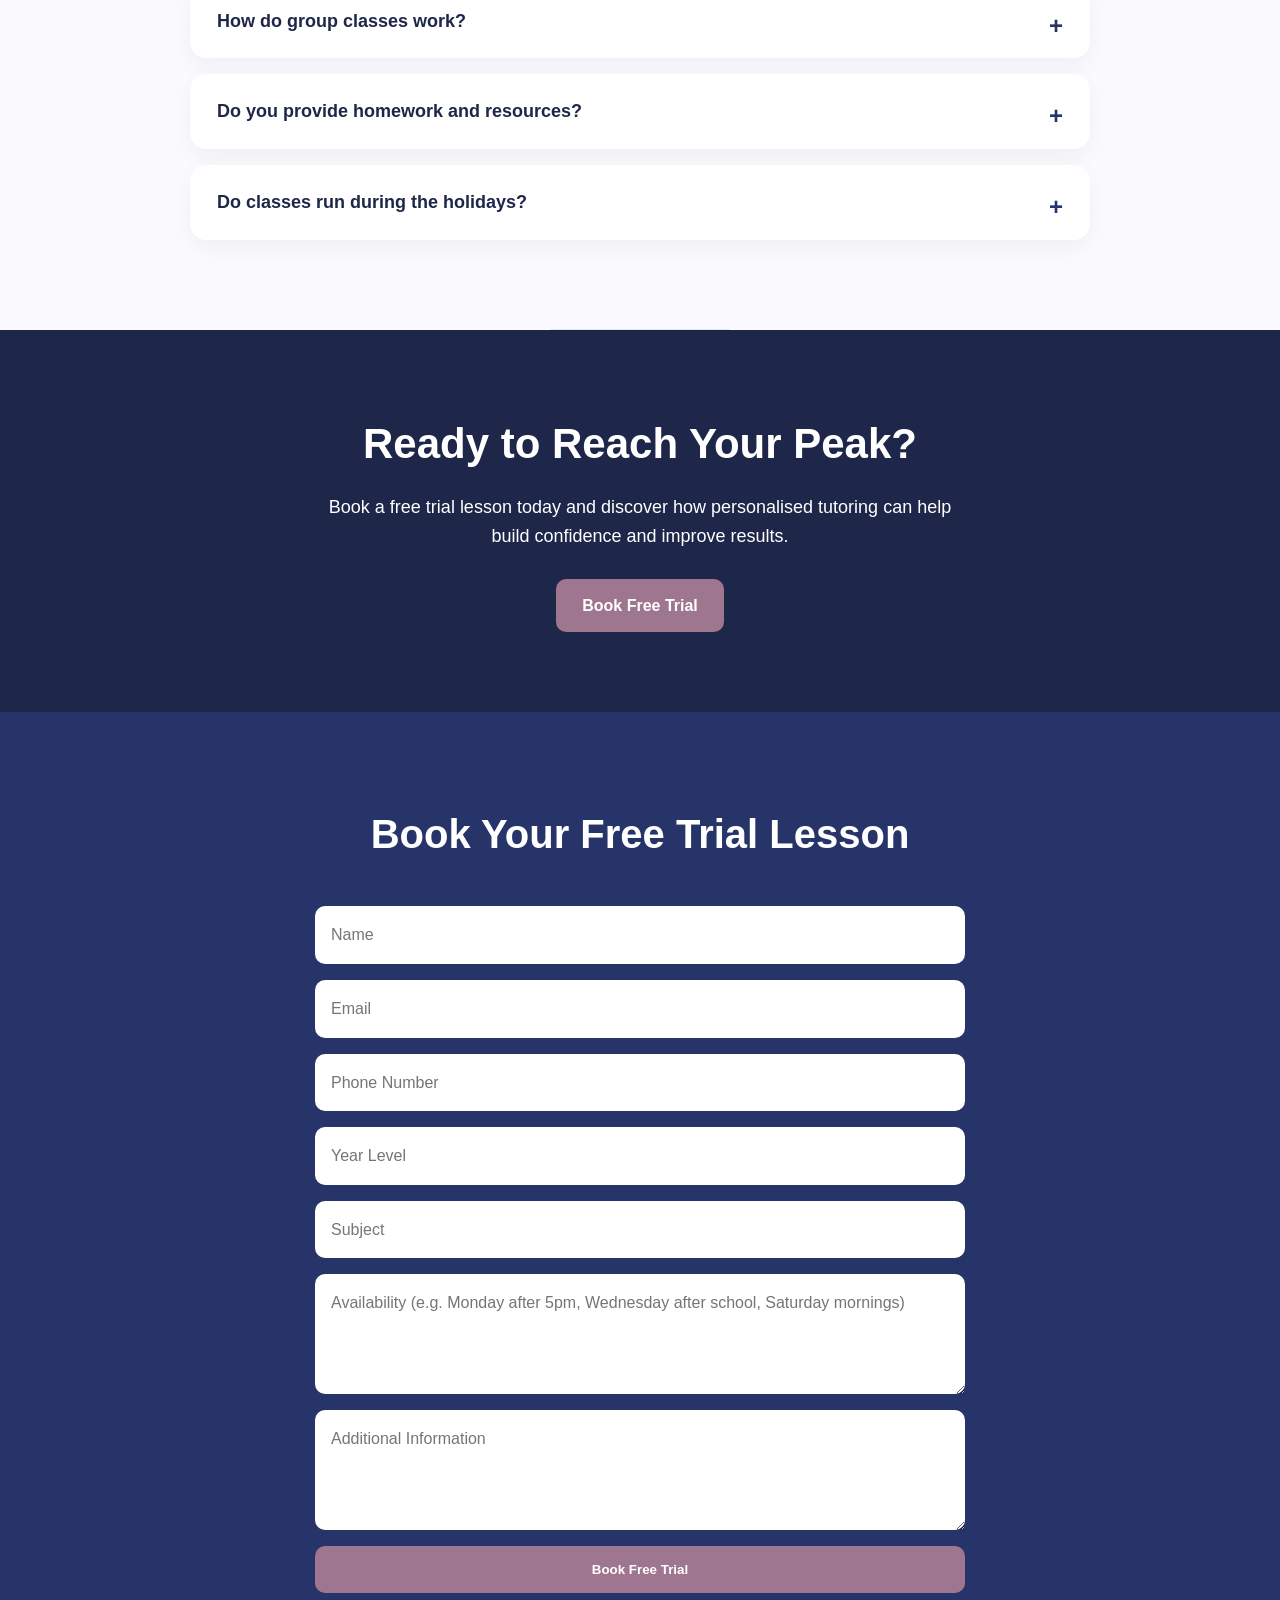
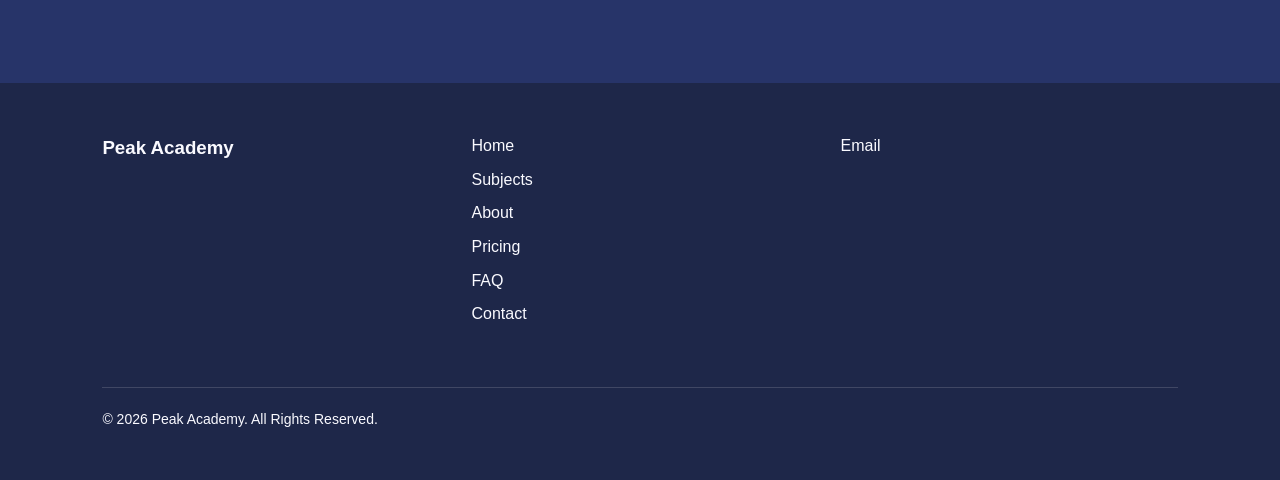
==== commit 39ec5372: "Fix HTML structure and remove duplicate content" ====
--- a/index.html
+++ b/index.html
@@ -456,12 +456,10 @@
 
   <div>
     <p>Email</p>
-    <p>Instagram</p>
-    <p>LinkedIn</p>
   </div>
 
   <p class="copyright">© 2026 Peak Academy. All Rights Reserved.</p>
 </footer>
 
 </body>
-</html>+</html>
--- a/style.css
+++ b/style.css
@@ -41,13 +41,13 @@
 }
 
 .logo img {
-    width: 100px;
+    width: 80px;
     height: auto;
     display: block;
 }
 
 .company-name {
-    font-size: 28px;
+    font-size: 22px;
     font-weight: 700;
     color: #1E2749;
     line-height: 1;
@@ -964,4 +964,4 @@
     color: #5C6270;
     font-size: 18px;
     line-height: 1.7;
-}+}
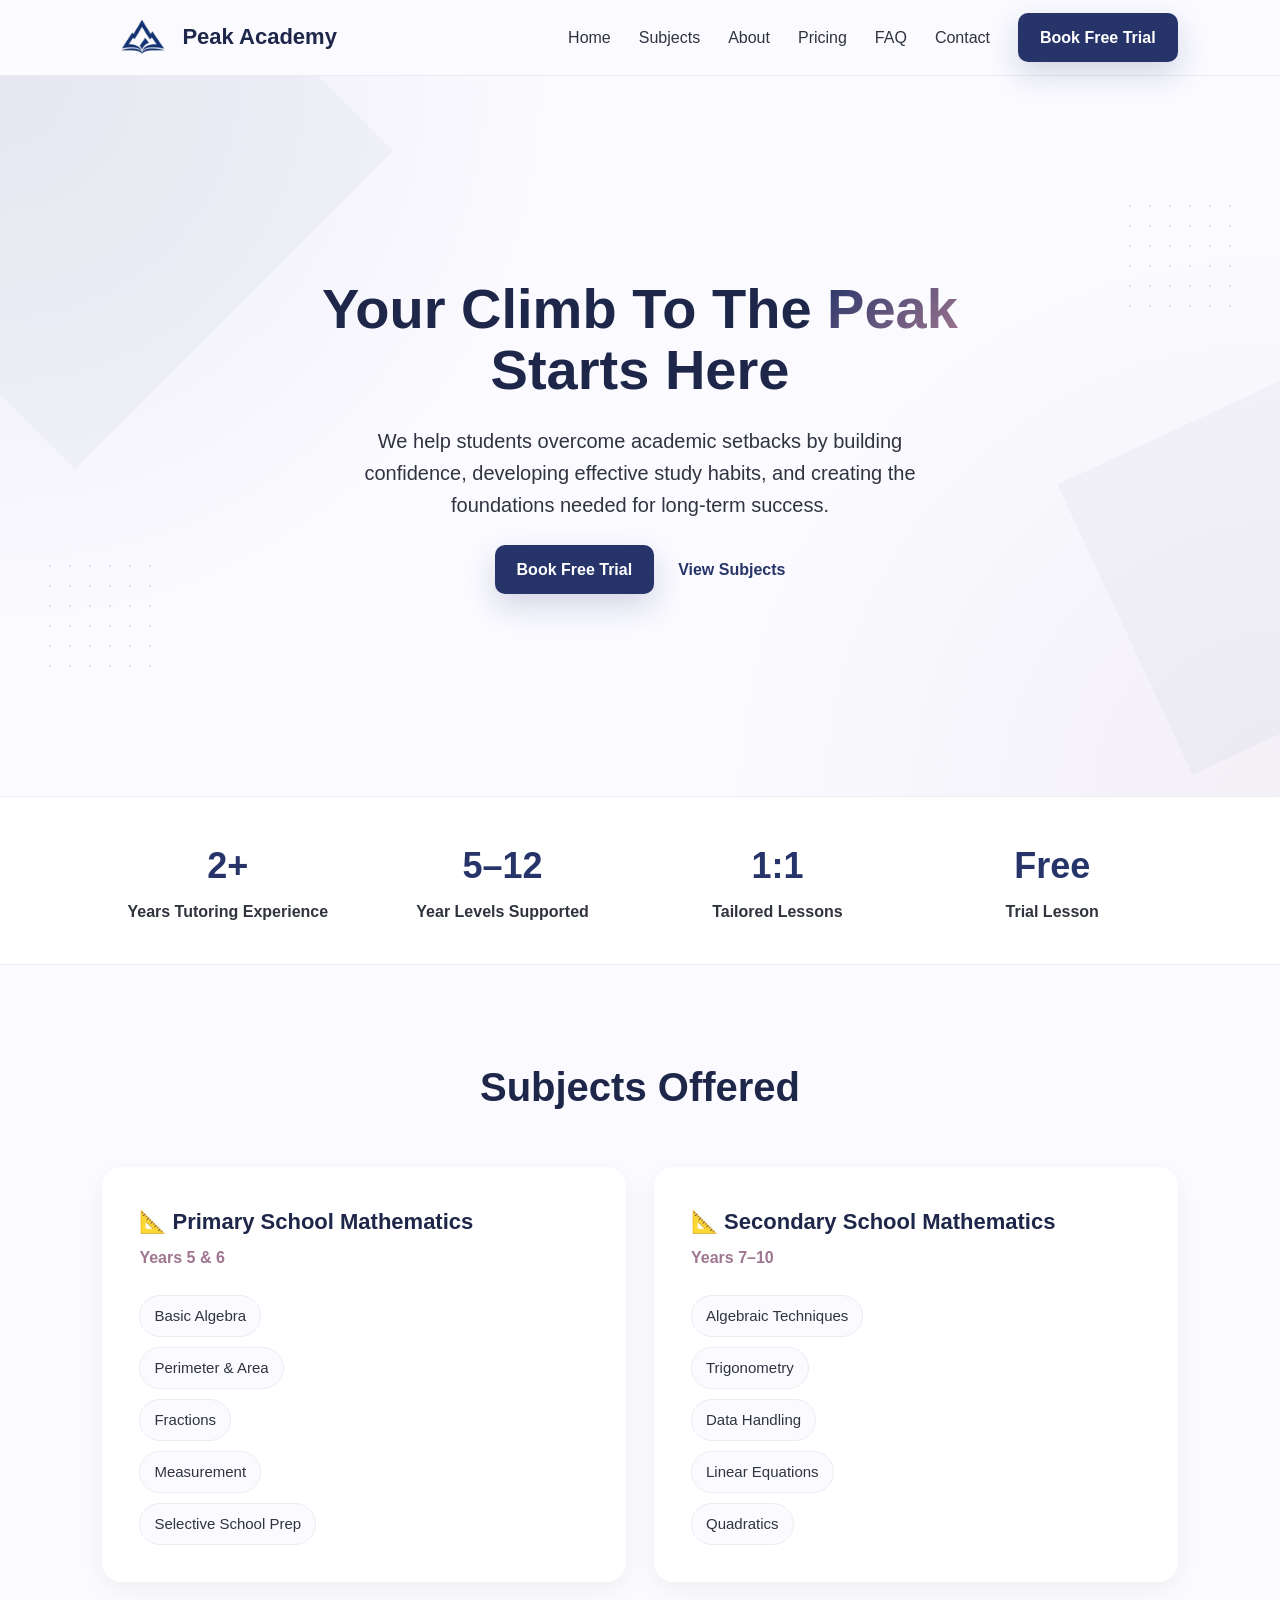
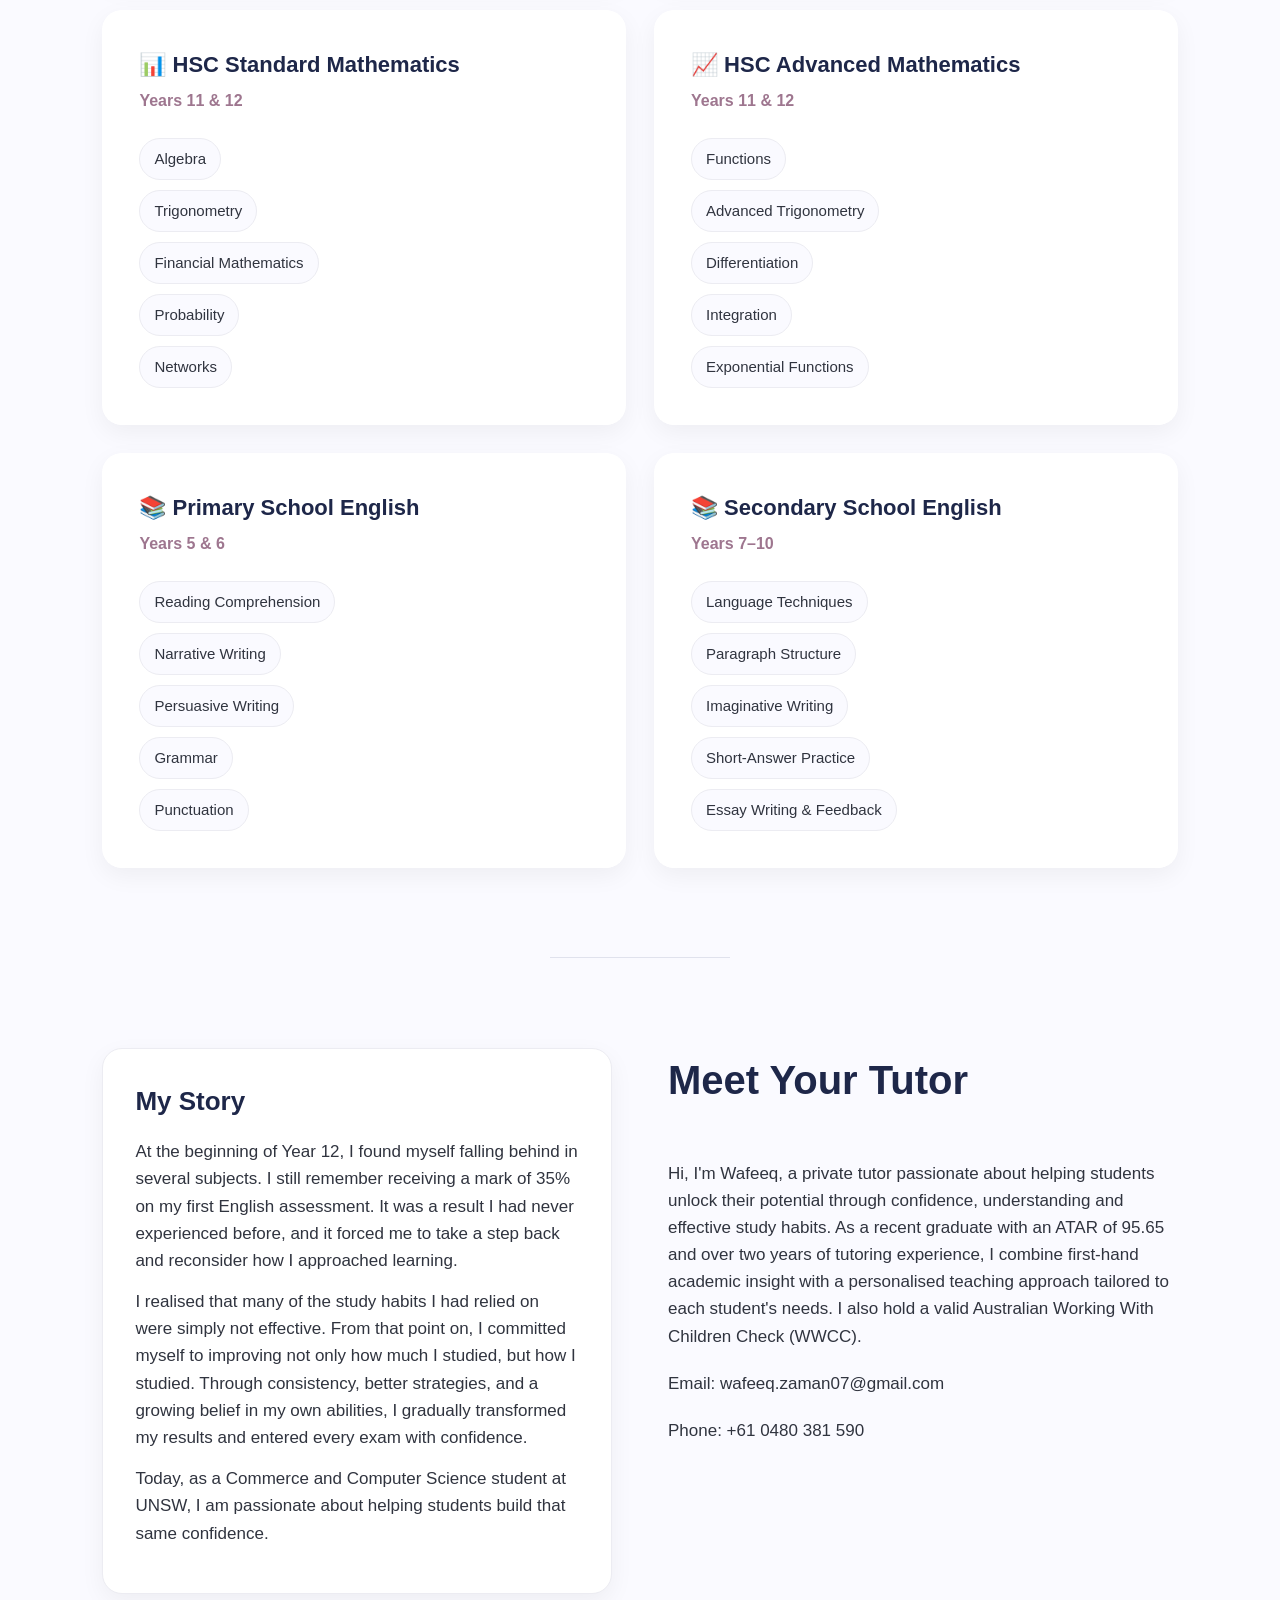
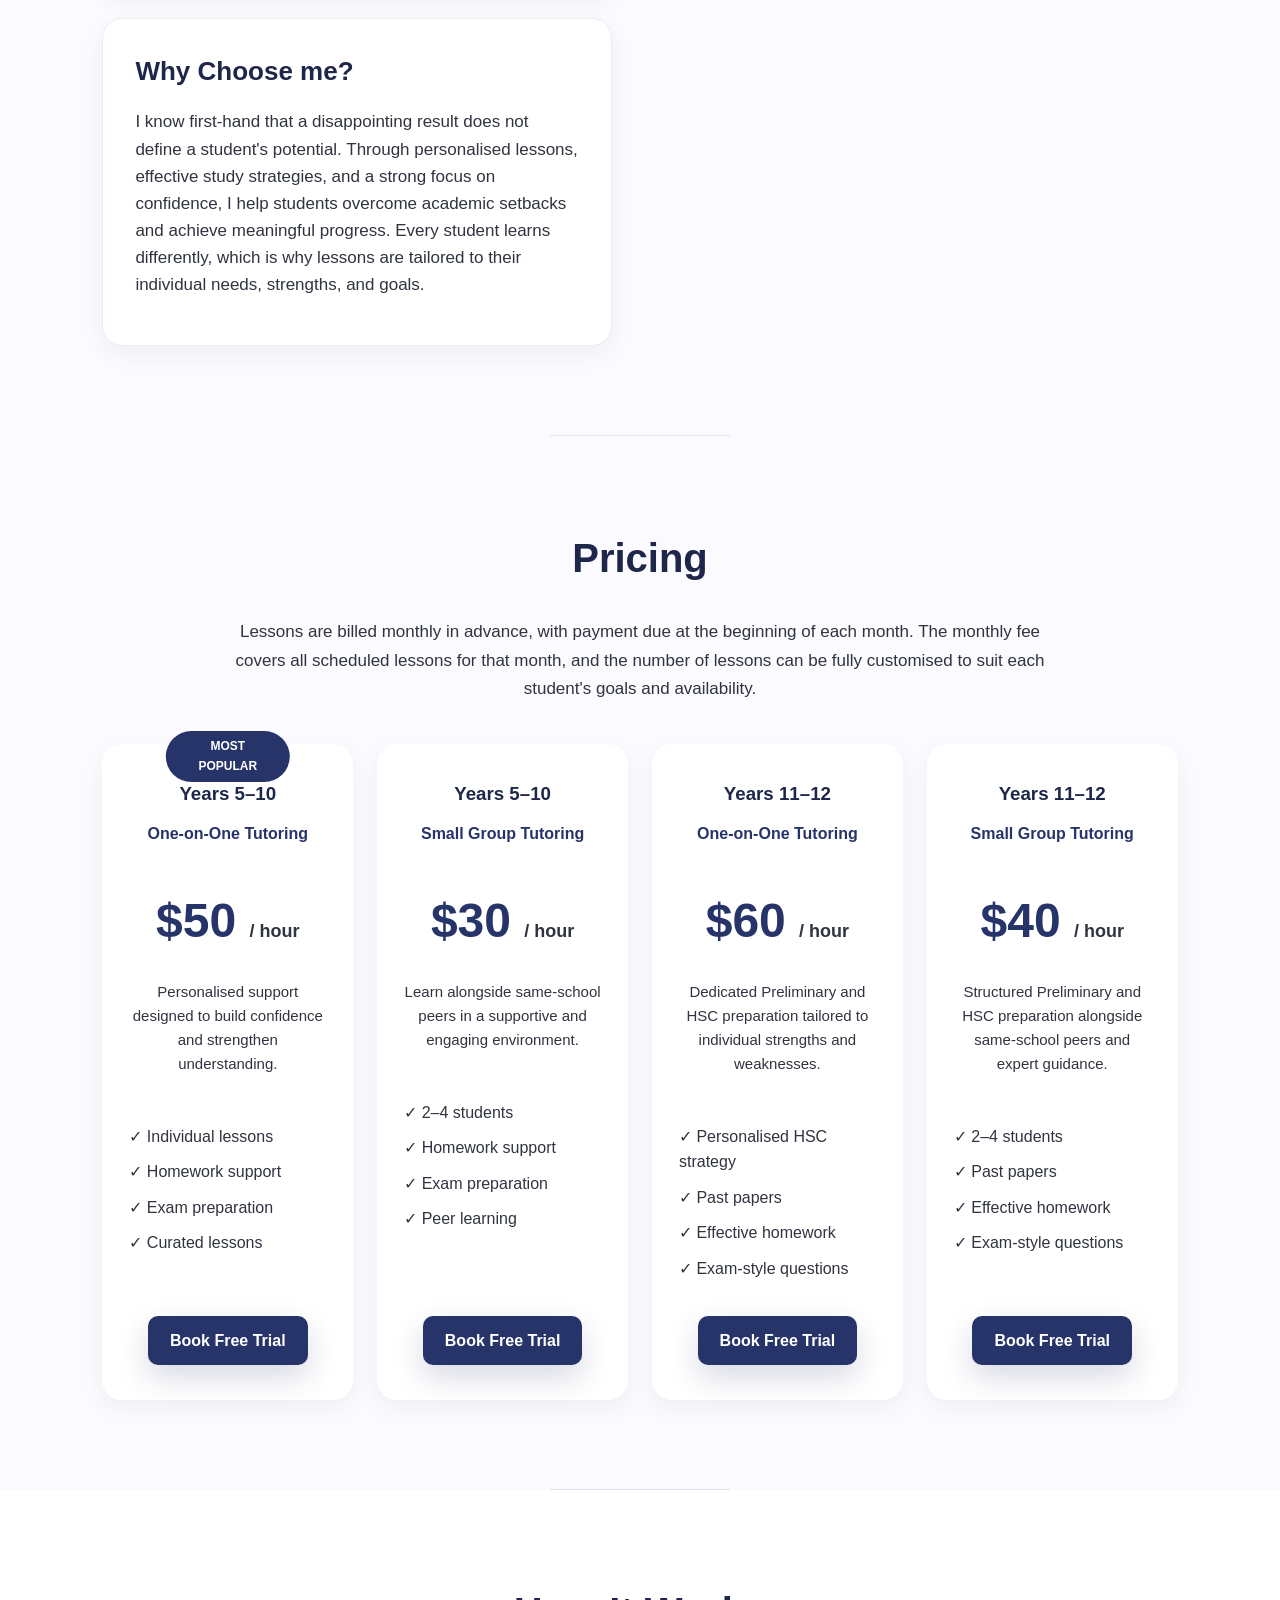
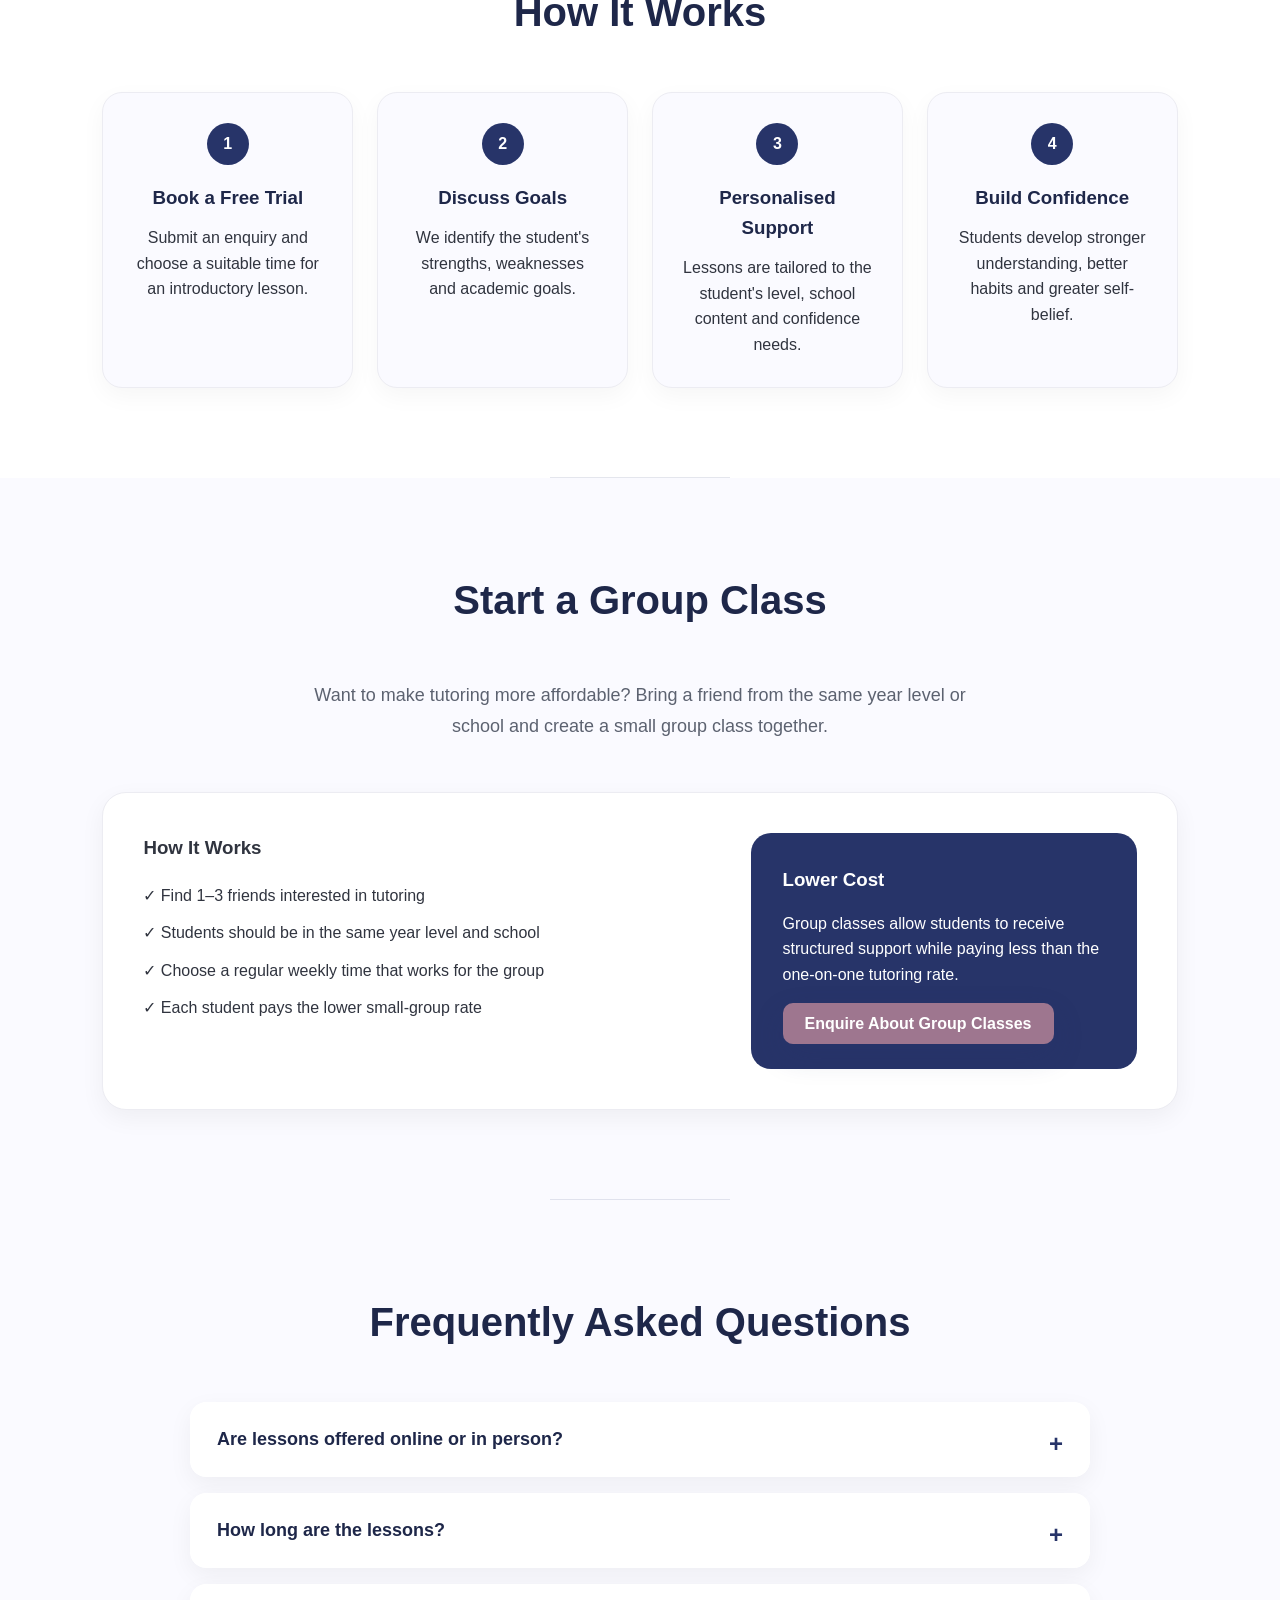
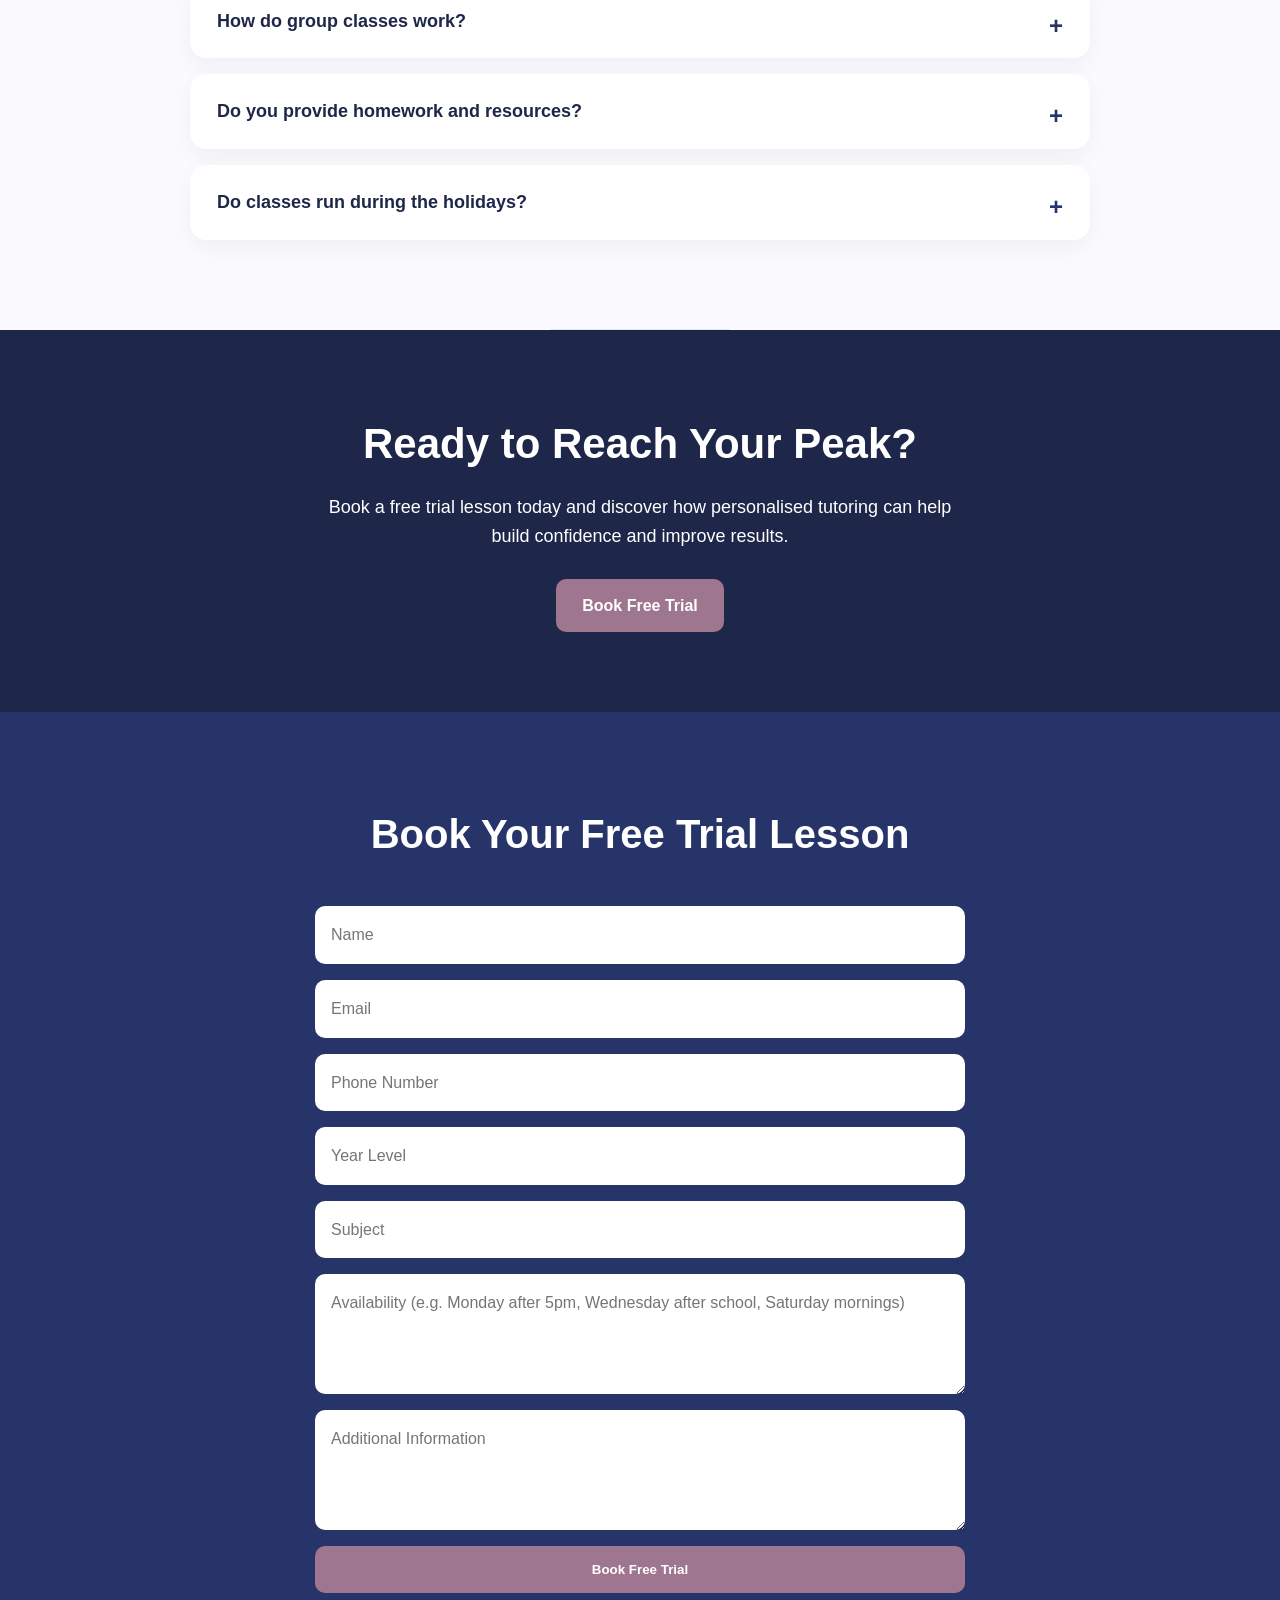
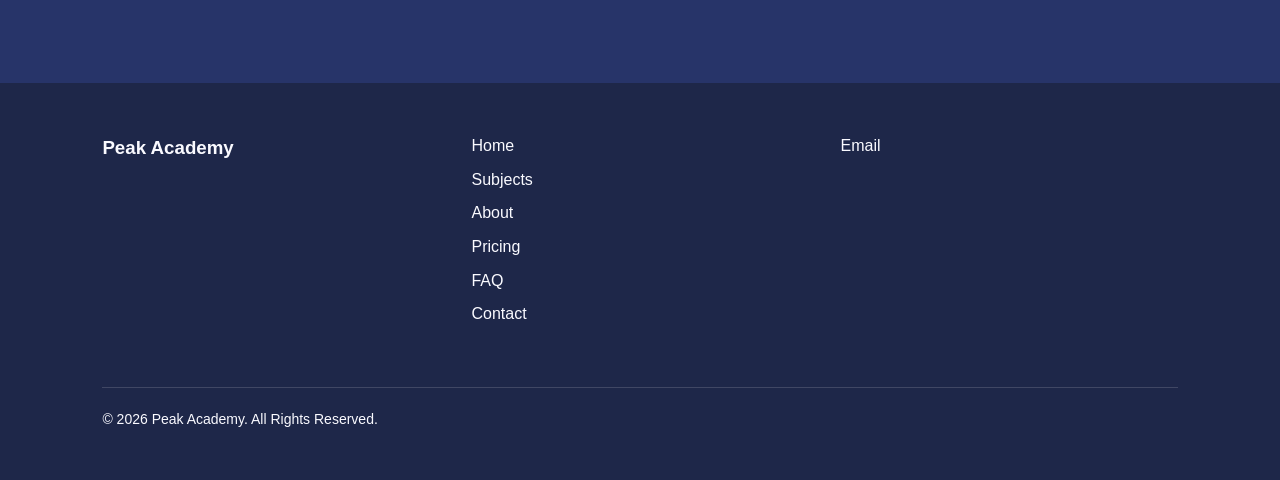
==== commit 87622db2: "Update index.html" ====
--- a/index.html
+++ b/index.html
@@ -183,6 +183,12 @@
     <p>
       Hi, I'm Wafeeq, a private tutor passionate about helping students unlock their potential through confidence, understanding and effective study habits. As a recent graduate with an ATAR of 95.65 and over two years of tutoring experience, I combine first-hand academic insight with a personalised teaching approach tailored to each student's needs. I also hold a valid Australian Working With Children Check (WWCC).
     </p>
+    <p>
+     Email: wafeeq.zaman07@gmail.com 
+    </p>
+    <p>
+      Phone: +61 0480 381 590
+    </p>
   </div>
 </section>
 
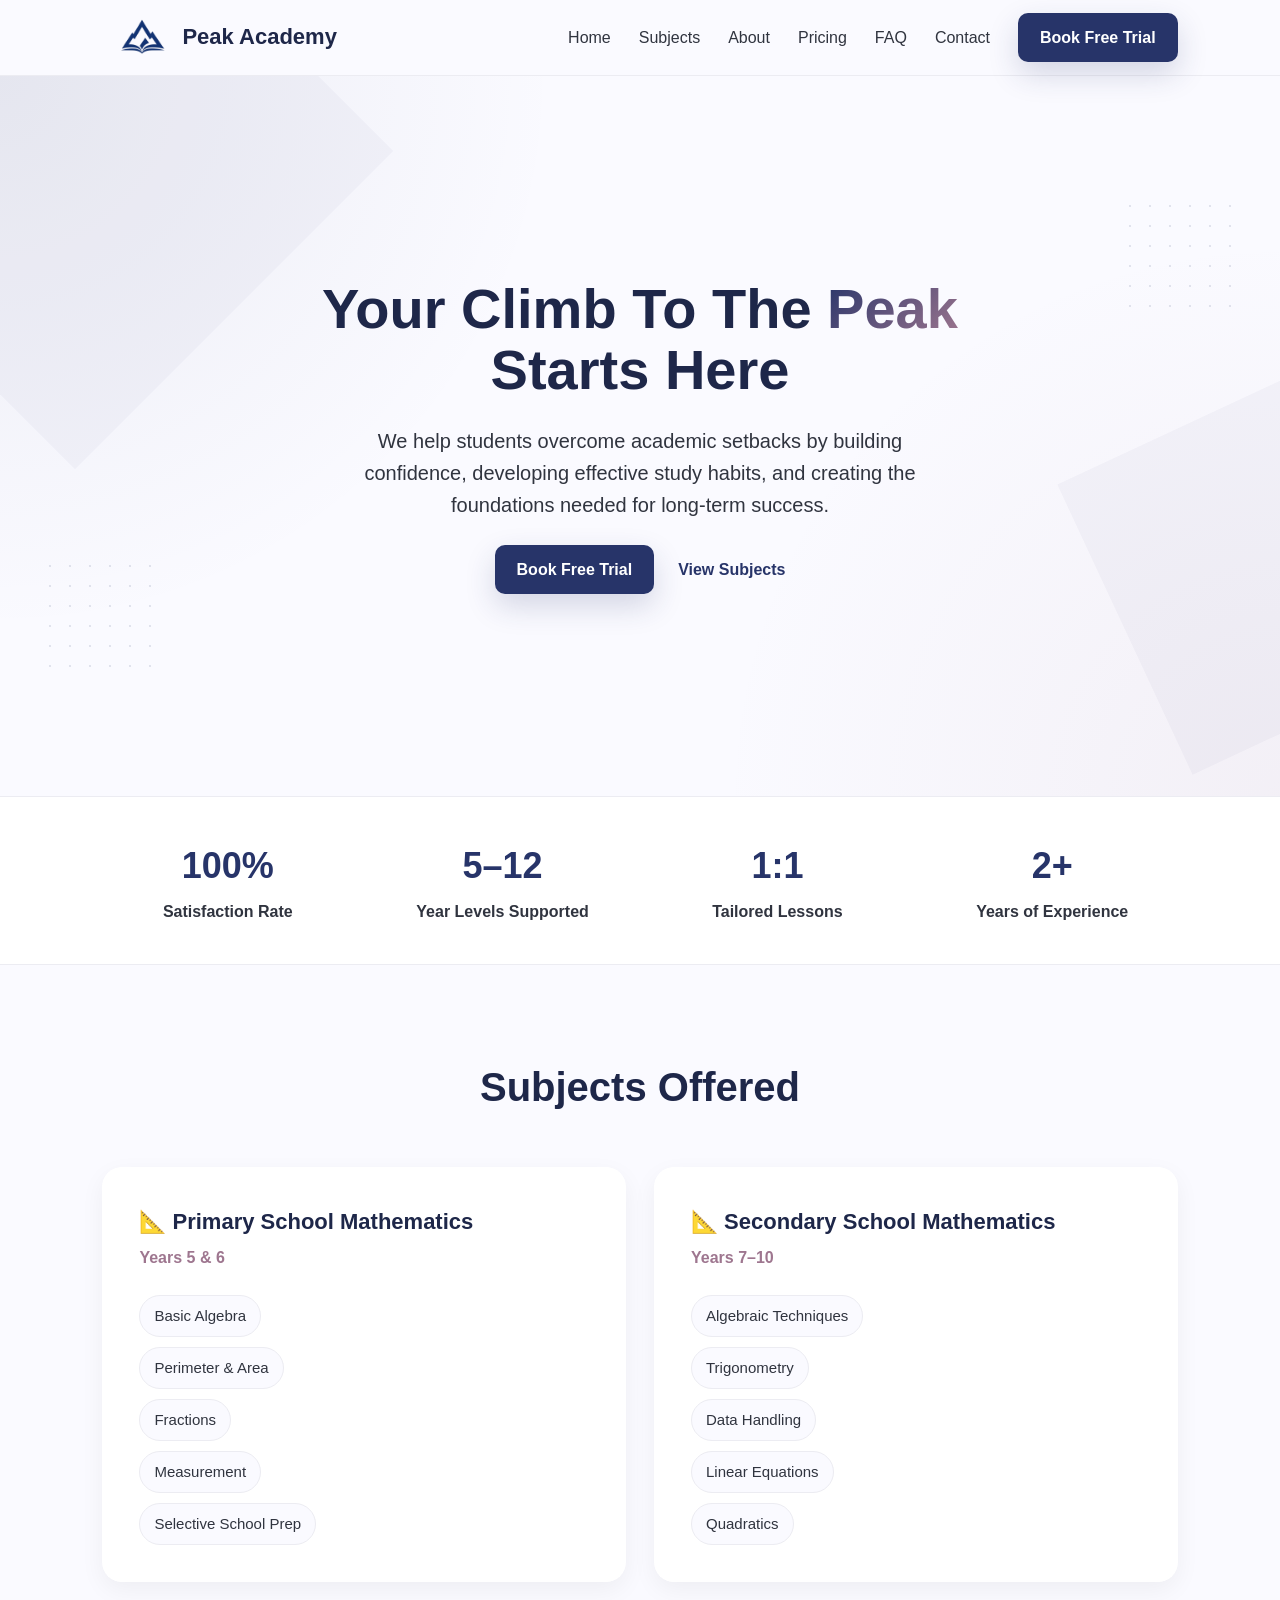
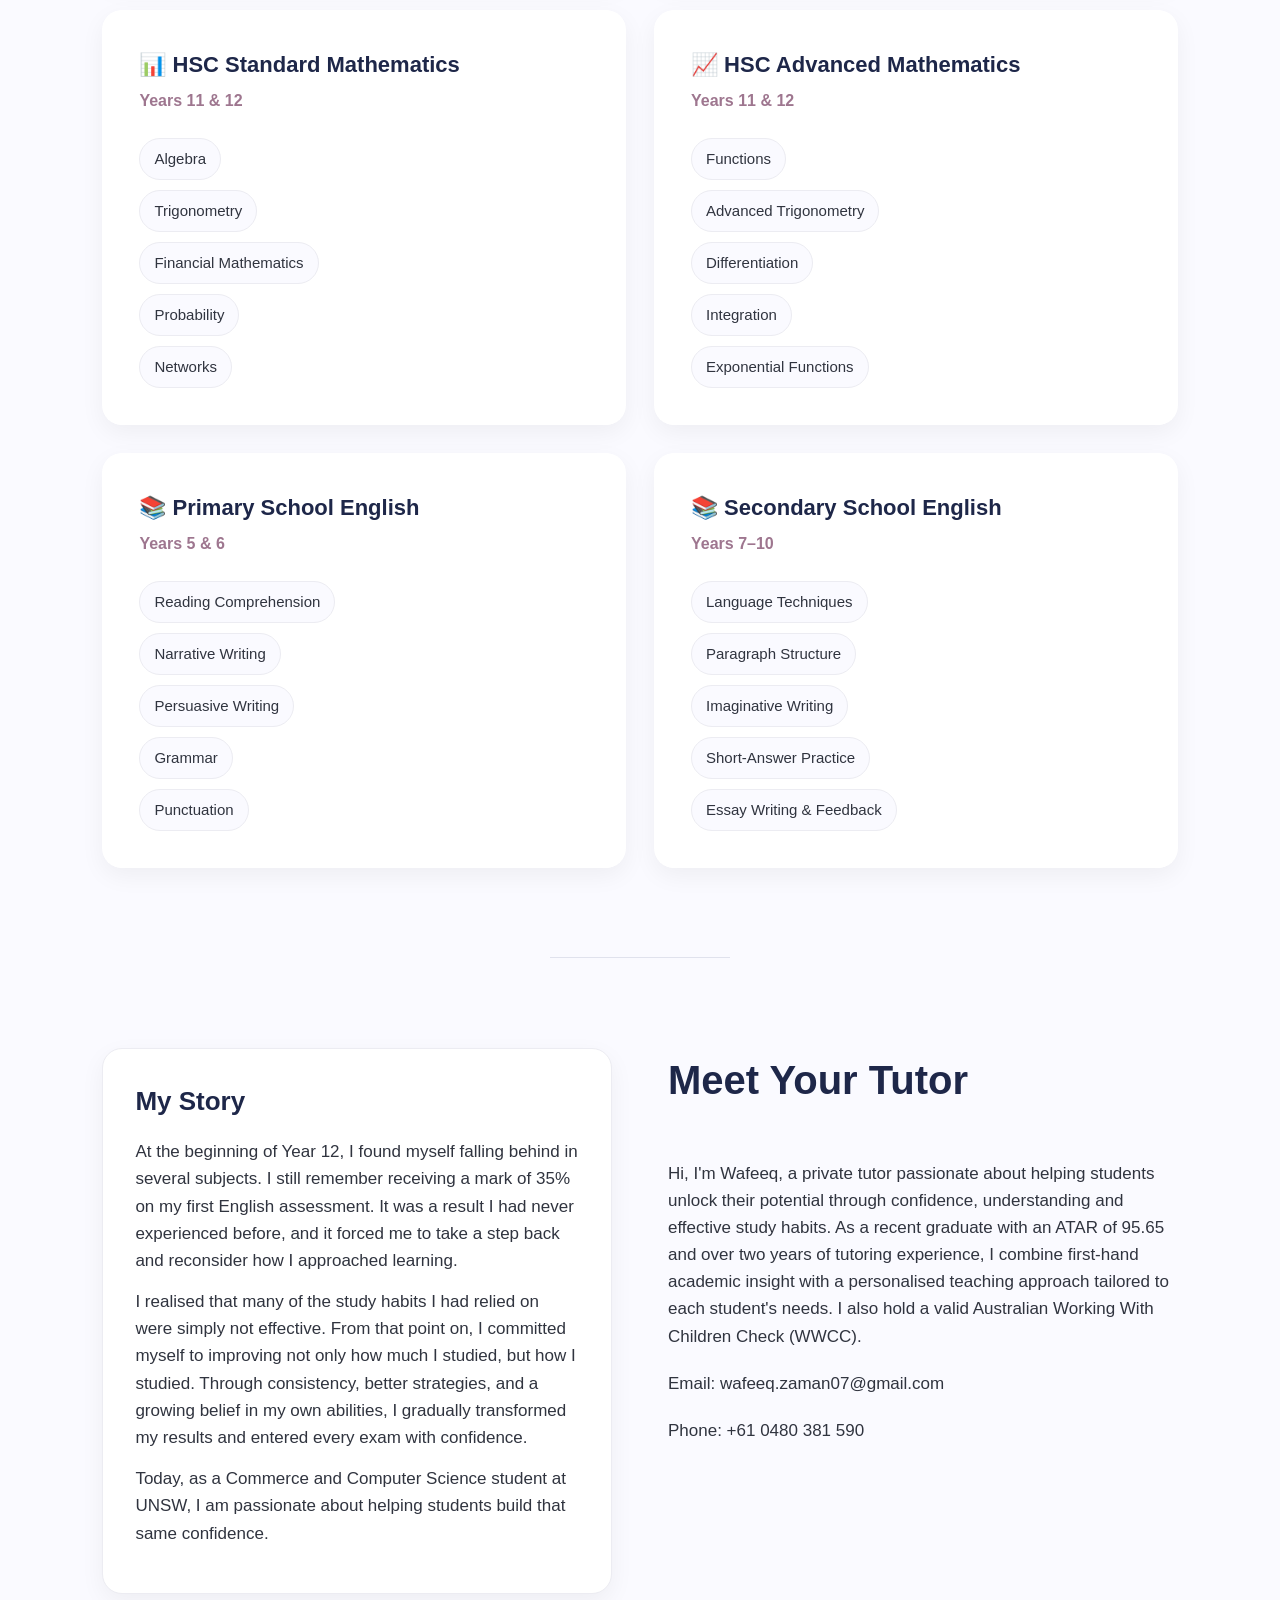
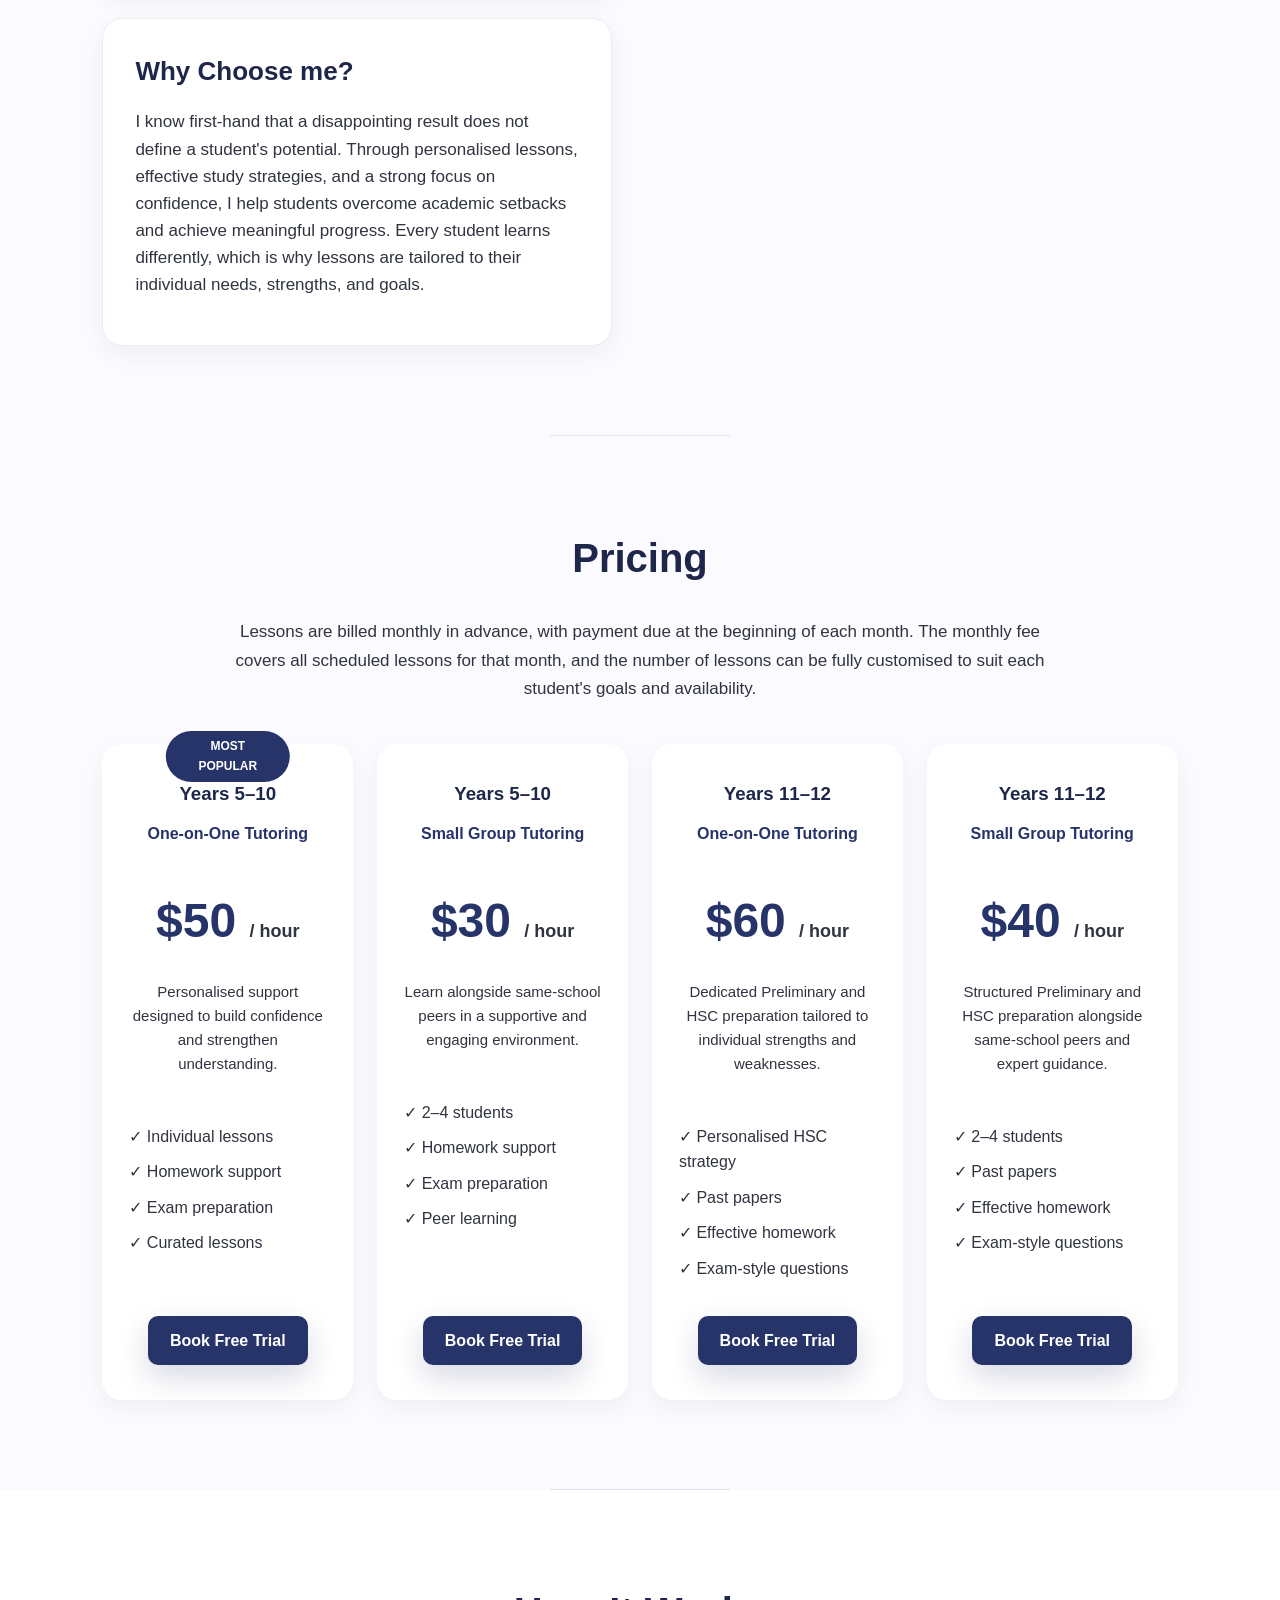
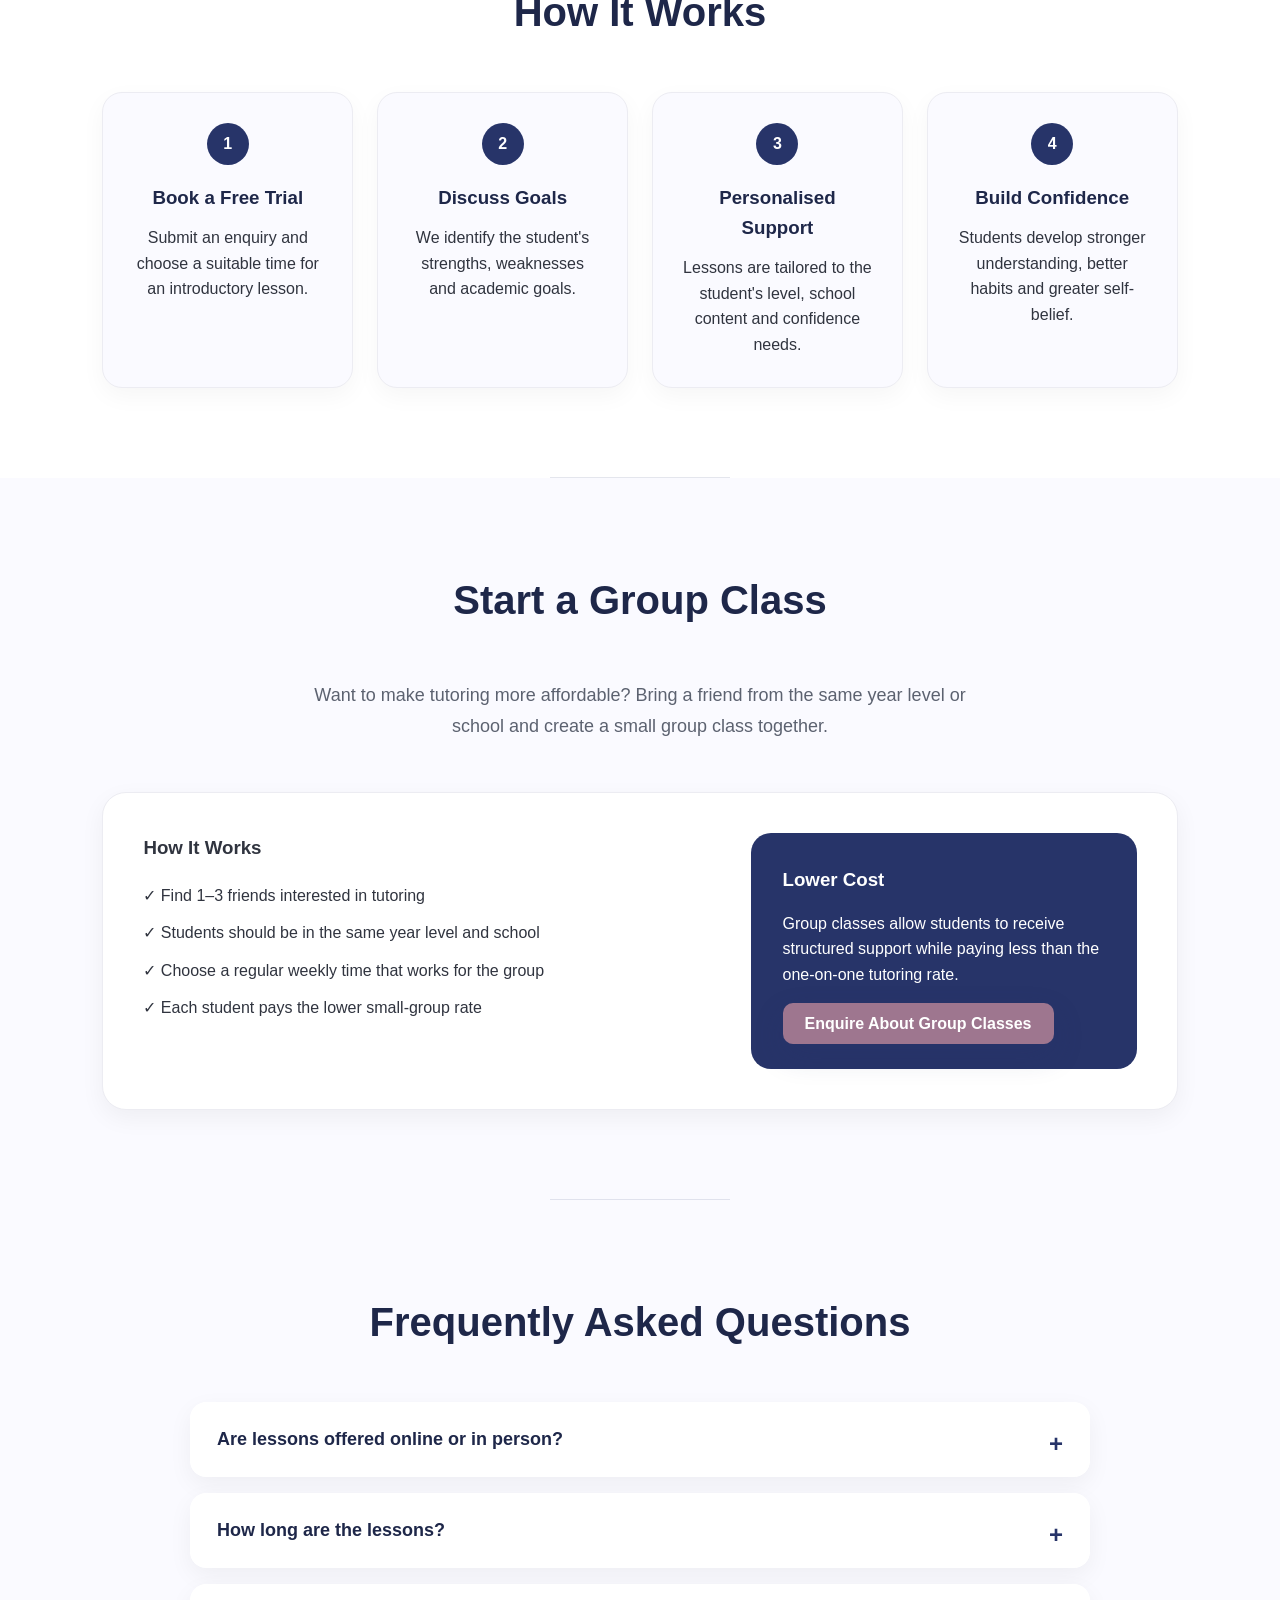
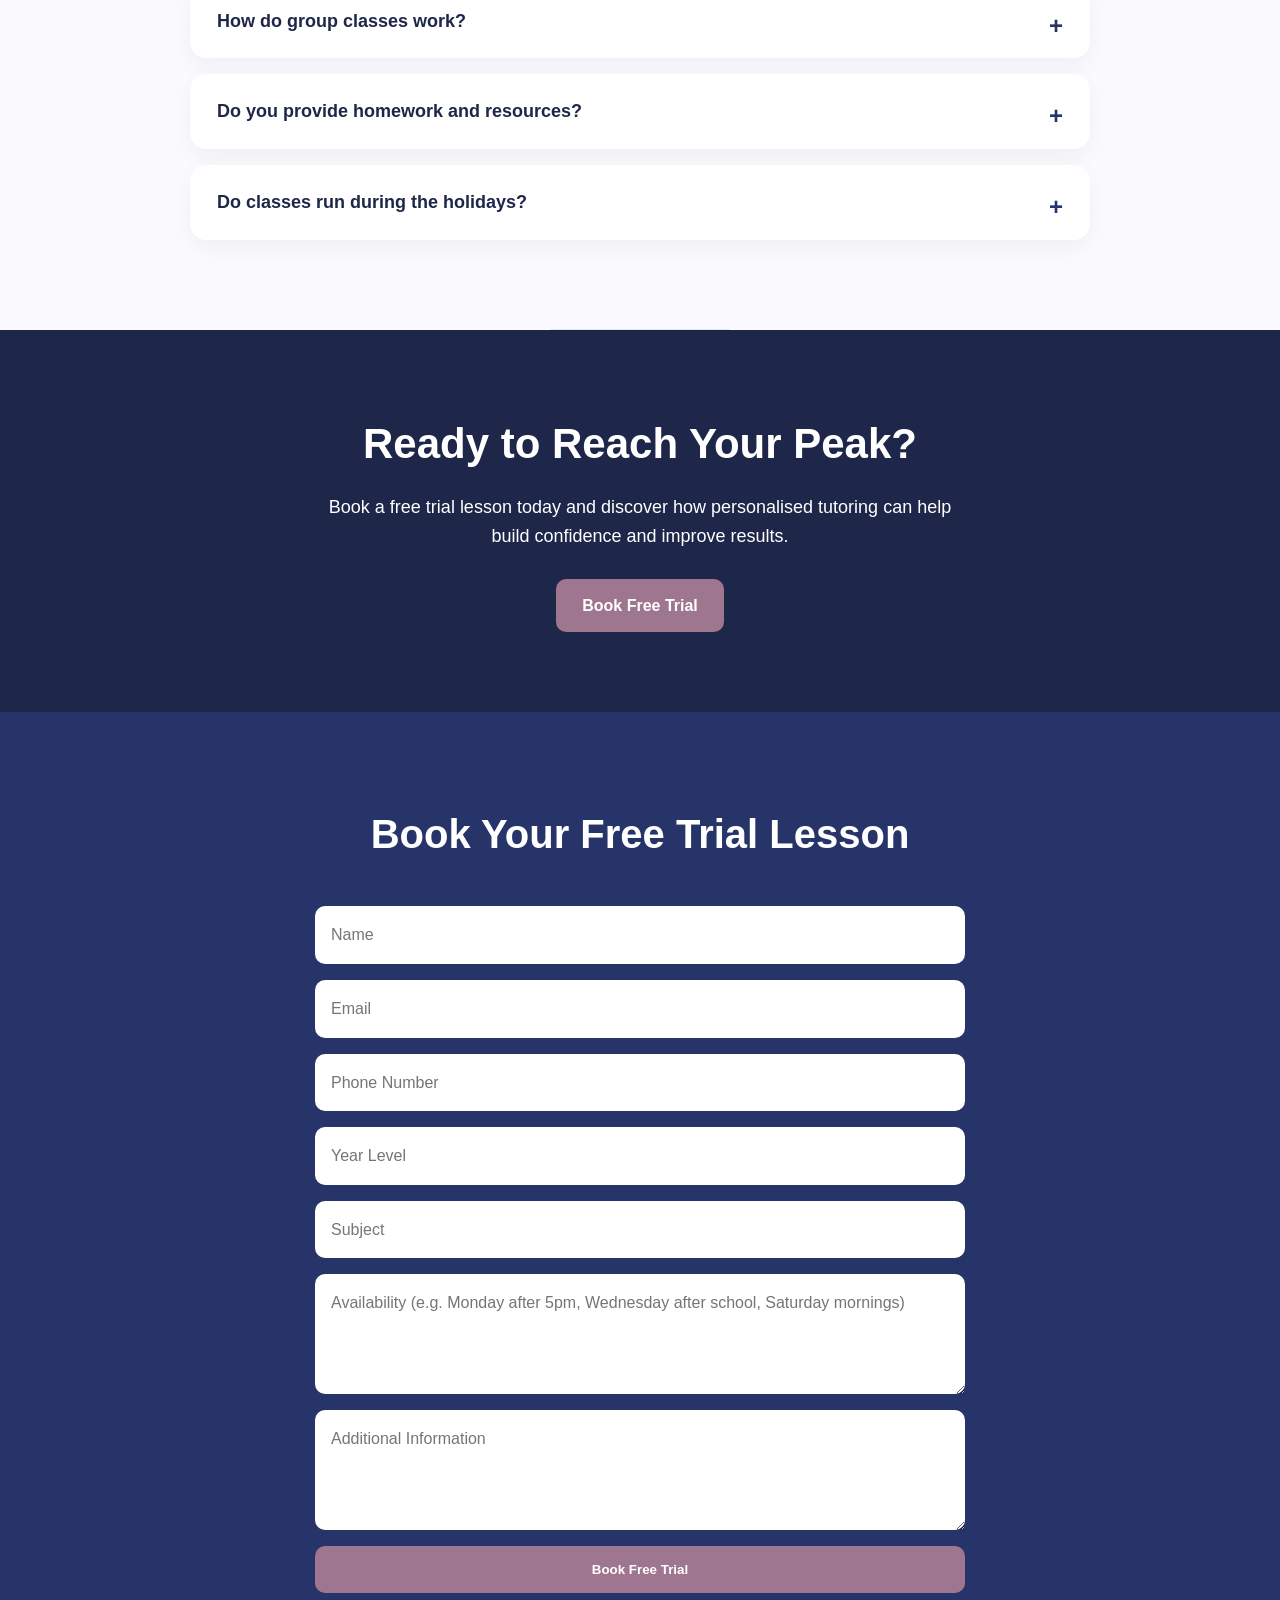
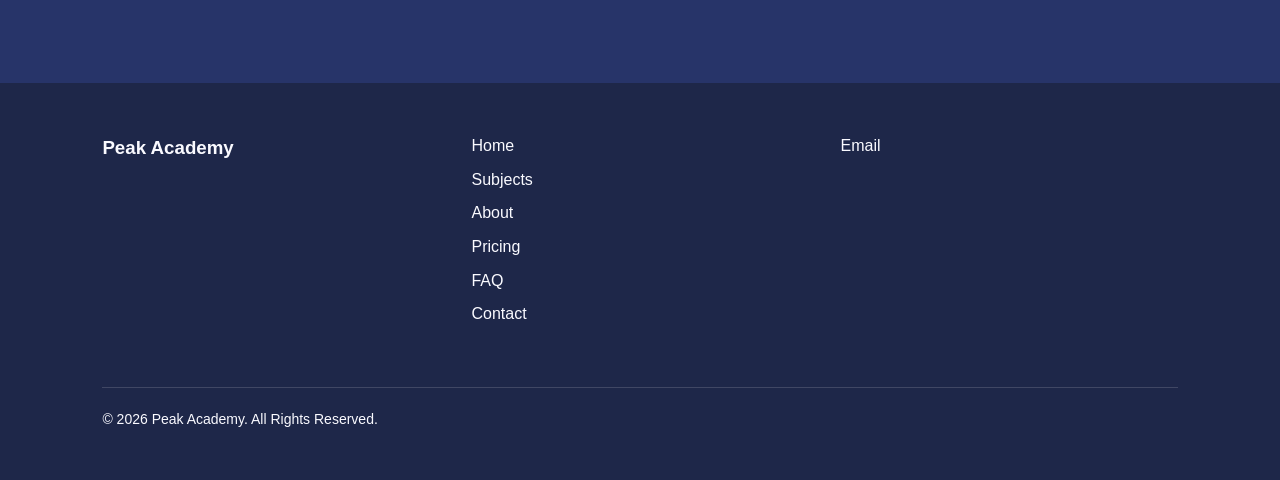
==== commit 50c20a1b: "Update index.html" ====
--- a/index.html
+++ b/index.html
@@ -50,8 +50,8 @@
 <section class="stats-section">
 
     <div class="stat">
-        <h3>2+</h3>
-        <p>Years Tutoring Experience</p>
+        <h3>100%</h3>
+        <p>Satisfaction Rate</p>
     </div>
 
     <div class="stat">
@@ -65,8 +65,8 @@
     </div>
 
     <div class="stat">
-        <h3>Free</h3>
-        <p>Trial Lesson</p>
+        <h3>2+</h3>
+        <p>Years of Experience</p>
     </div>
 
 </section>
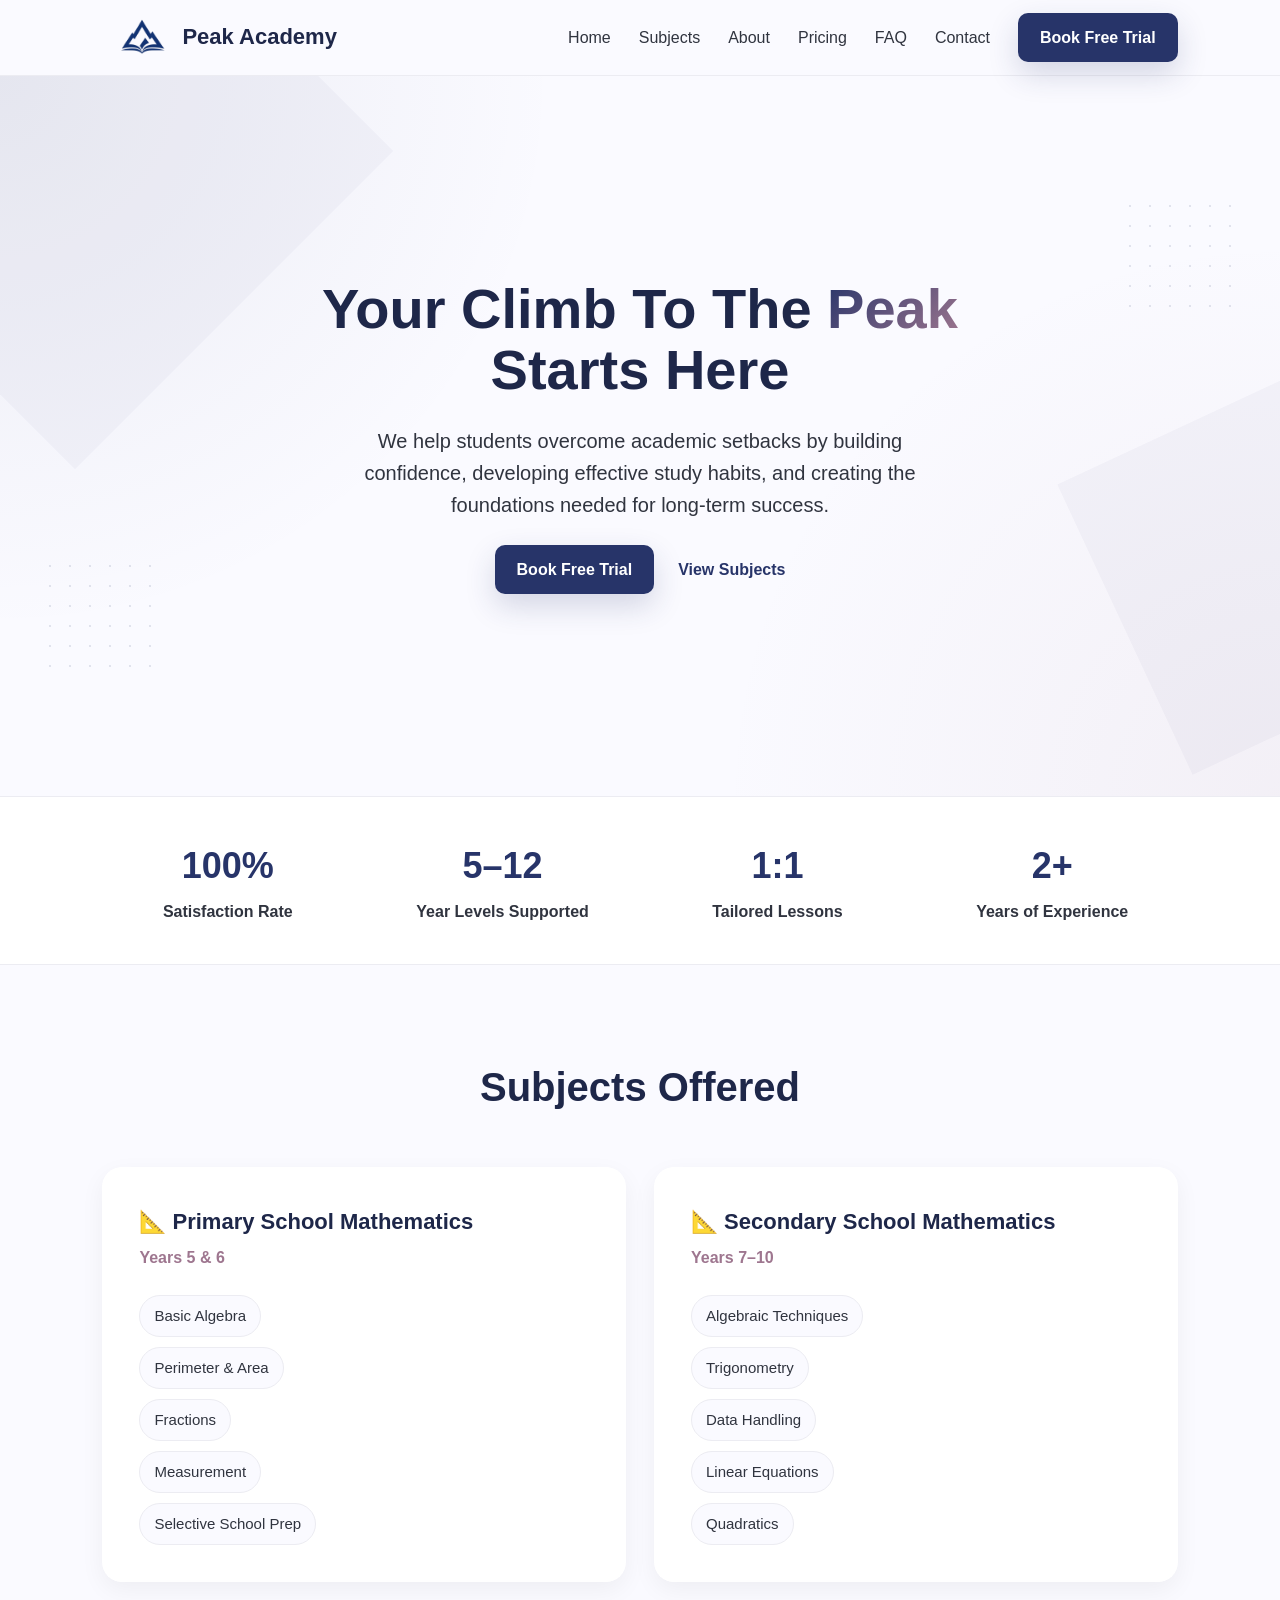
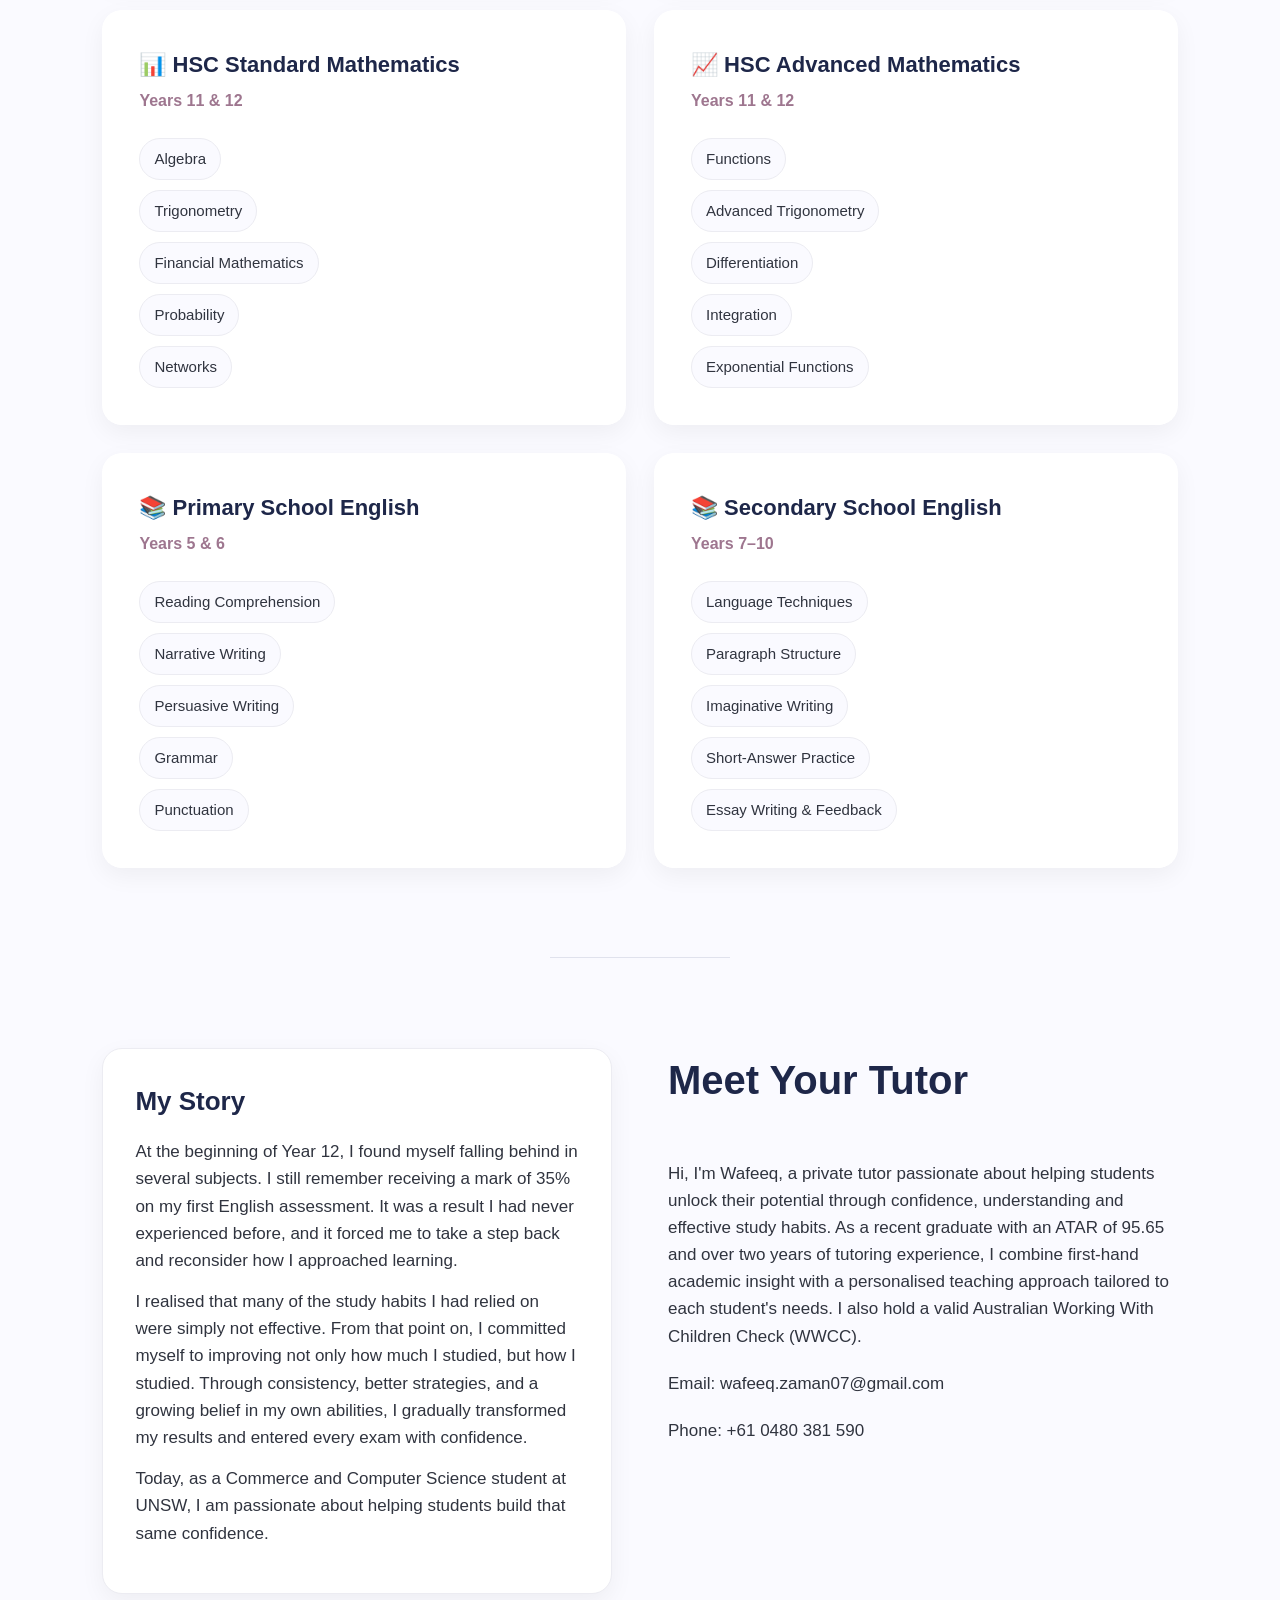
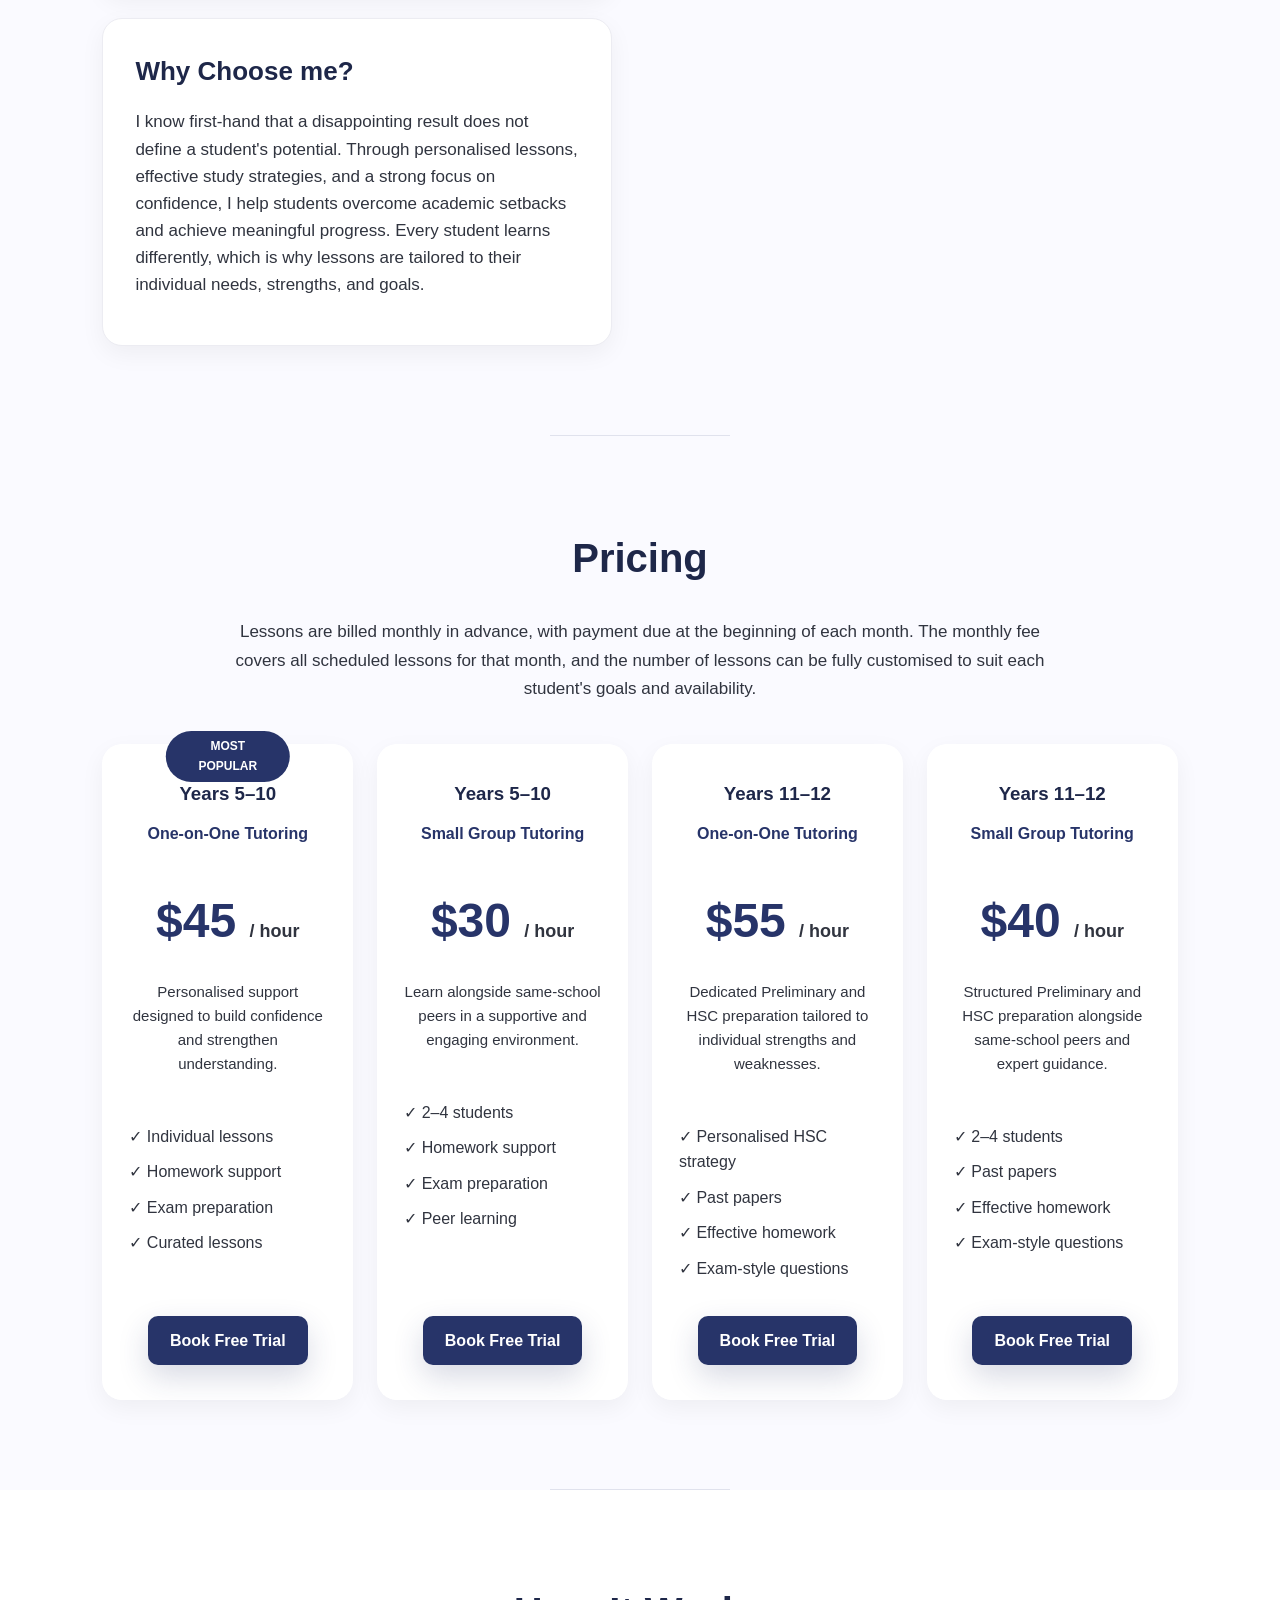
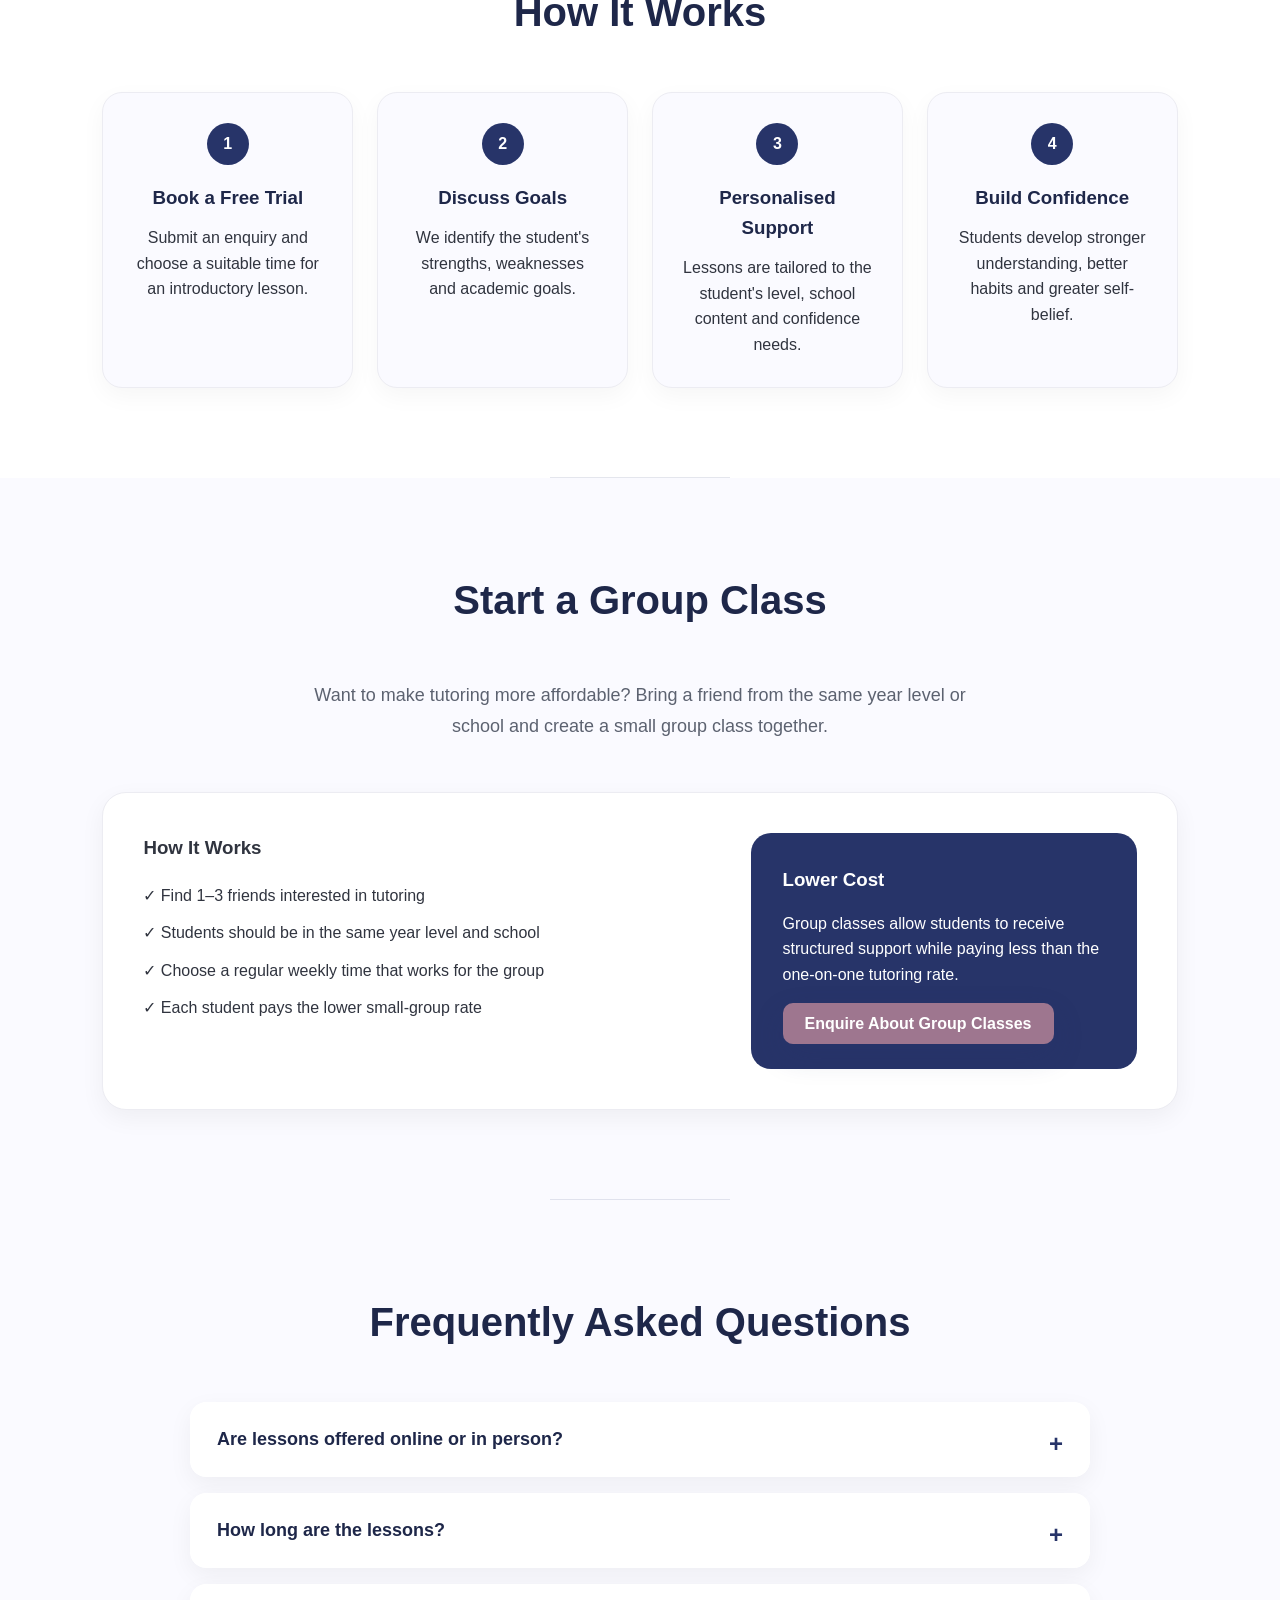
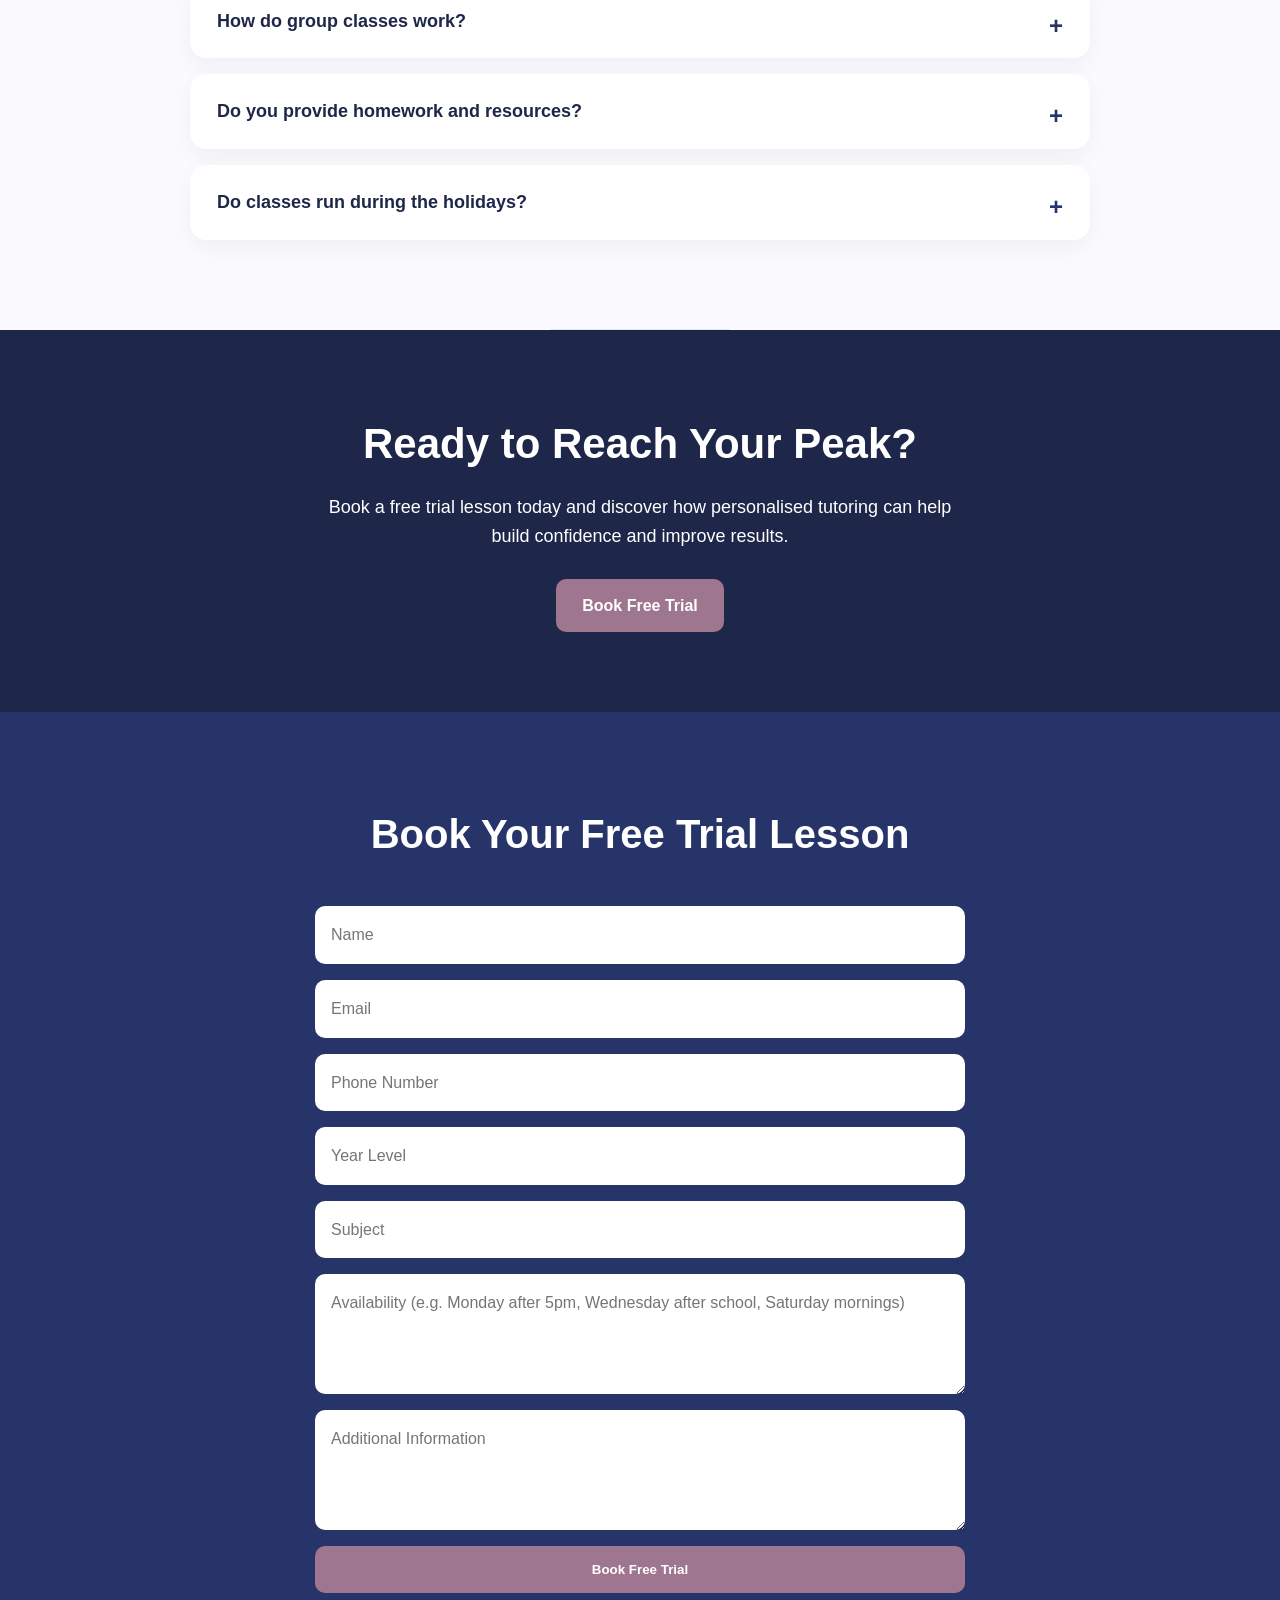
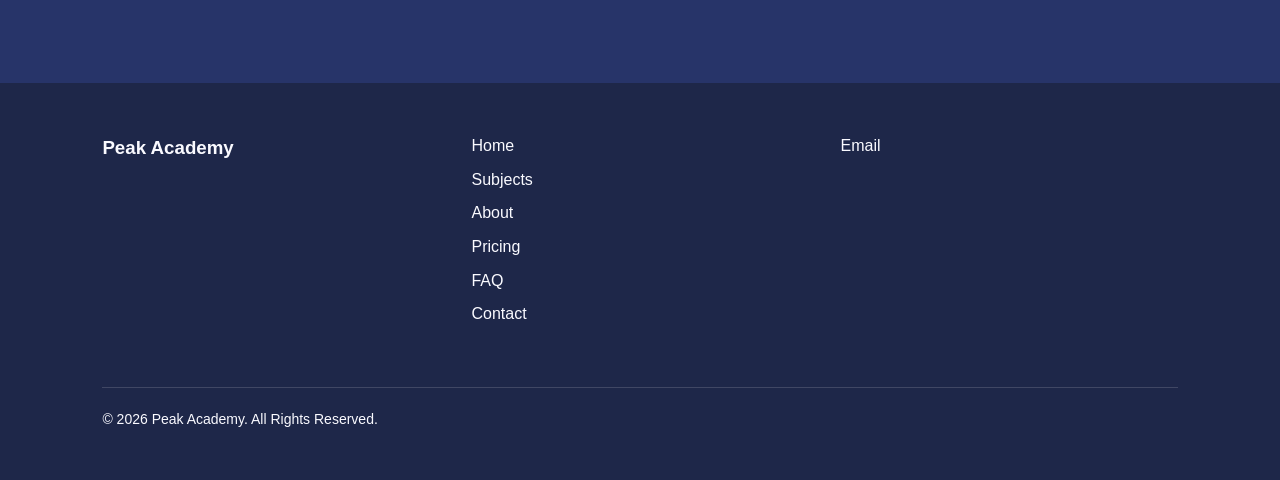
==== commit 732f6f36: "Update index.html" ====
--- a/index.html
+++ b/index.html
@@ -206,7 +206,7 @@
       <h3>Years 5–10</h3>
       <p class="pricing-type">One-on-One Tutoring</p>
 
-      <div class="price">$50 <span>/ hour</span></div>
+      <div class="price">$45 <span>/ hour</span></div>
 
       <p class="pricing-desc">
         Personalised support designed to build confidence and strengthen understanding.
@@ -246,7 +246,7 @@
       <h3>Years 11–12</h3>
       <p class="pricing-type">One-on-One Tutoring</p>
 
-      <div class="price">$60 <span>/ hour</span></div>
+      <div class="price">$55 <span>/ hour</span></div>
 
       <p class="pricing-desc">
         Dedicated Preliminary and HSC preparation tailored to individual strengths and weaknesses.
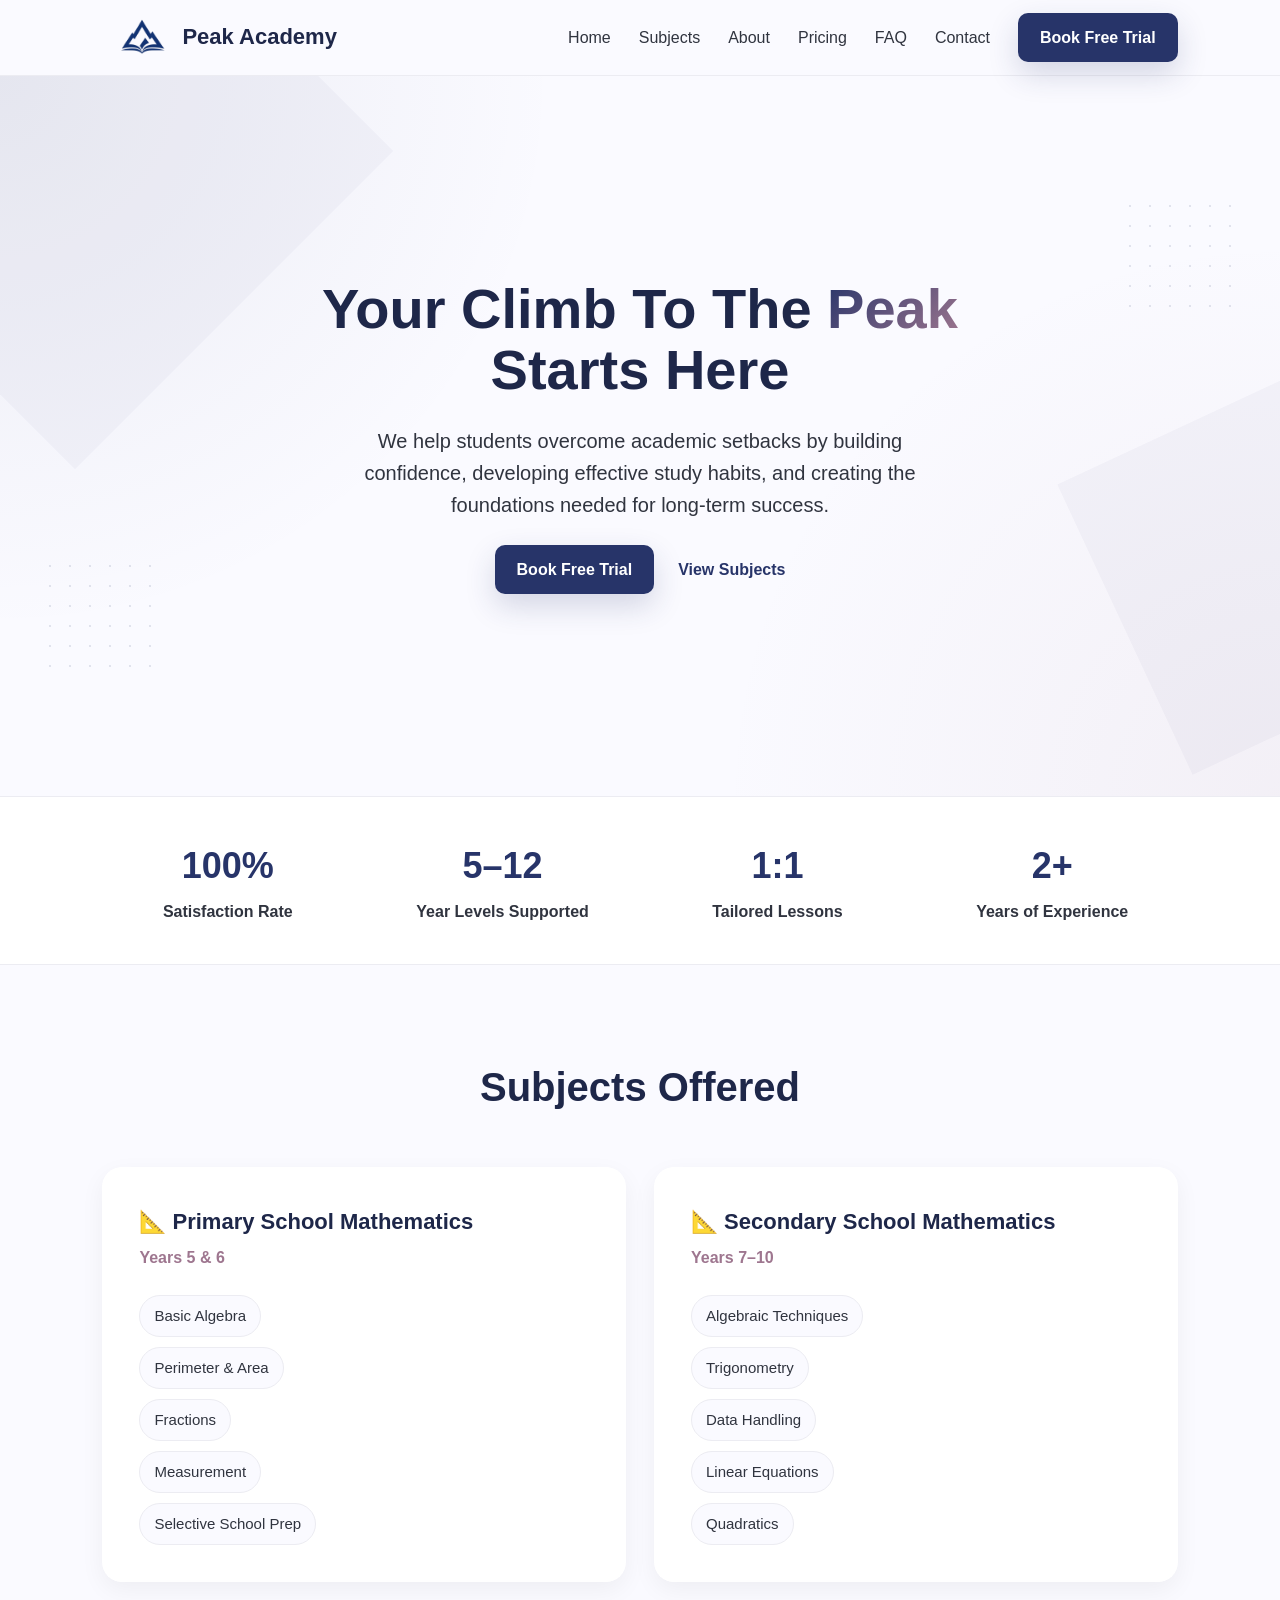
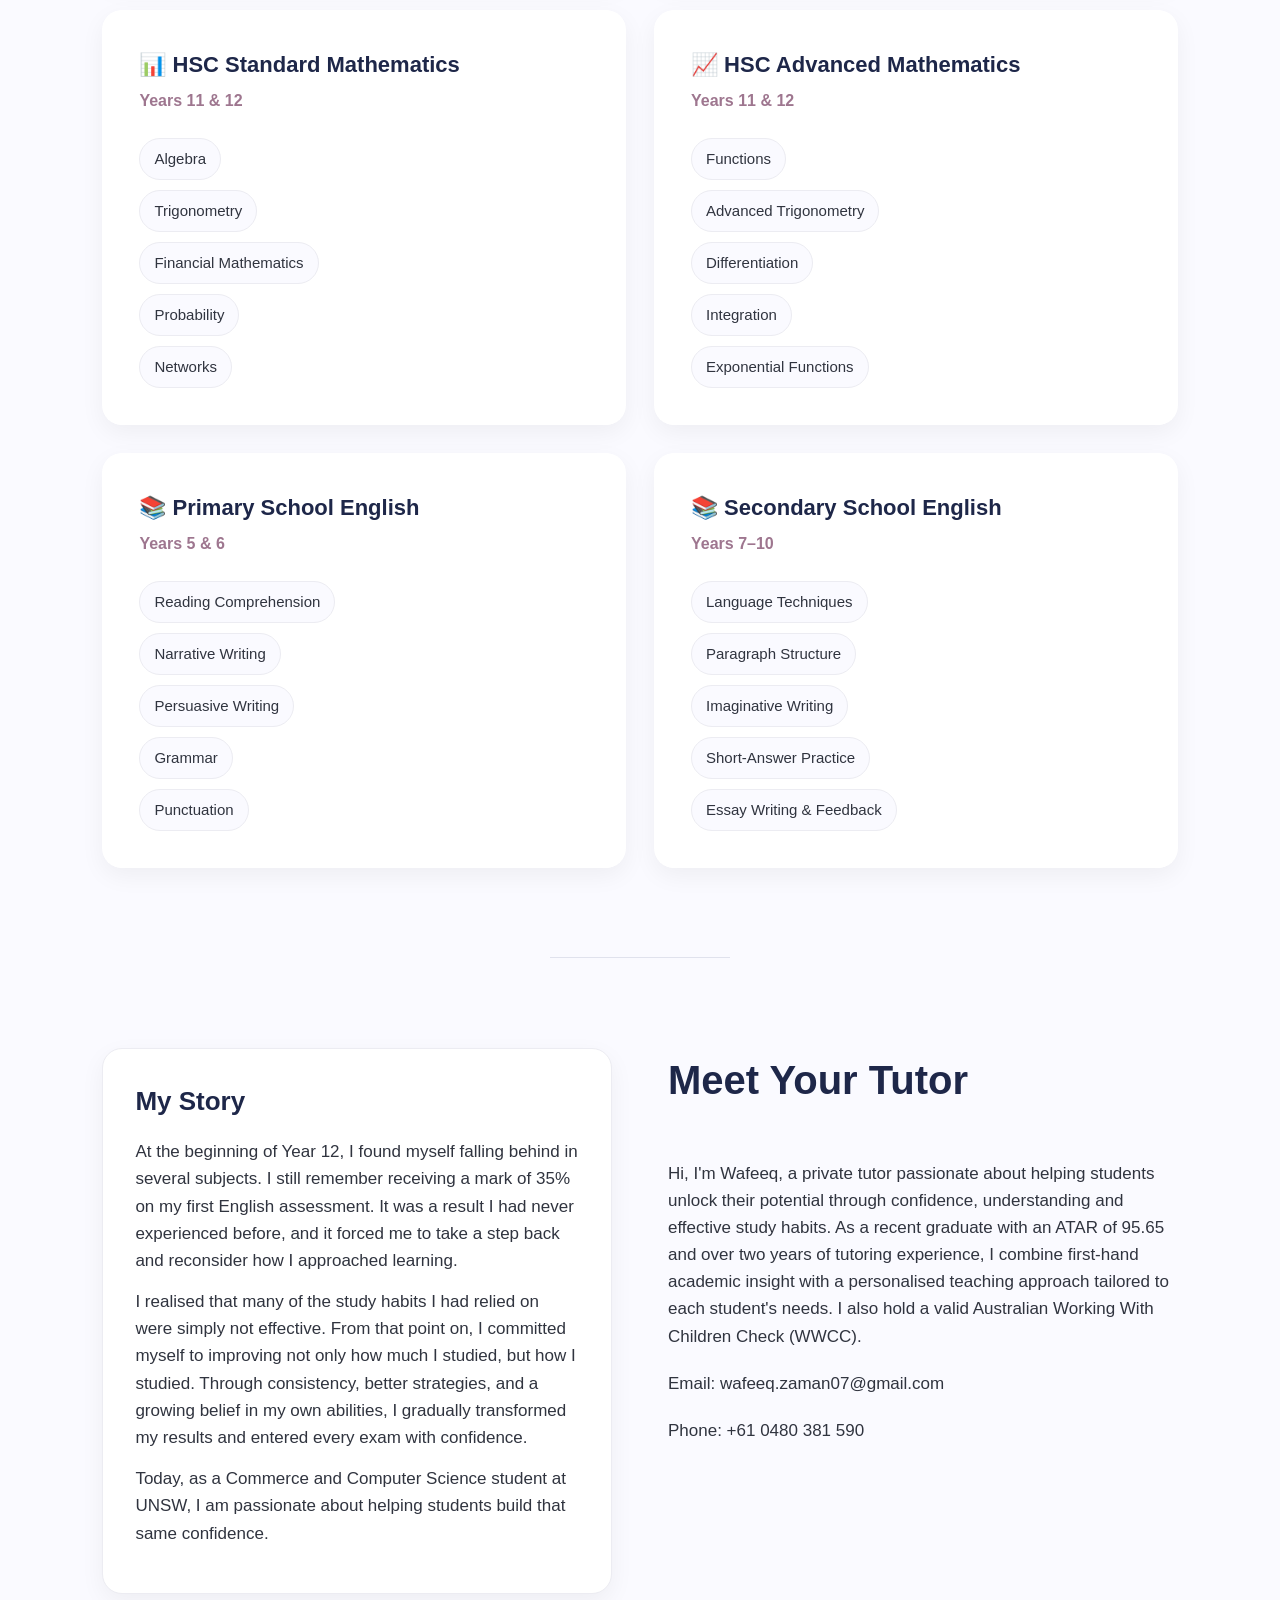
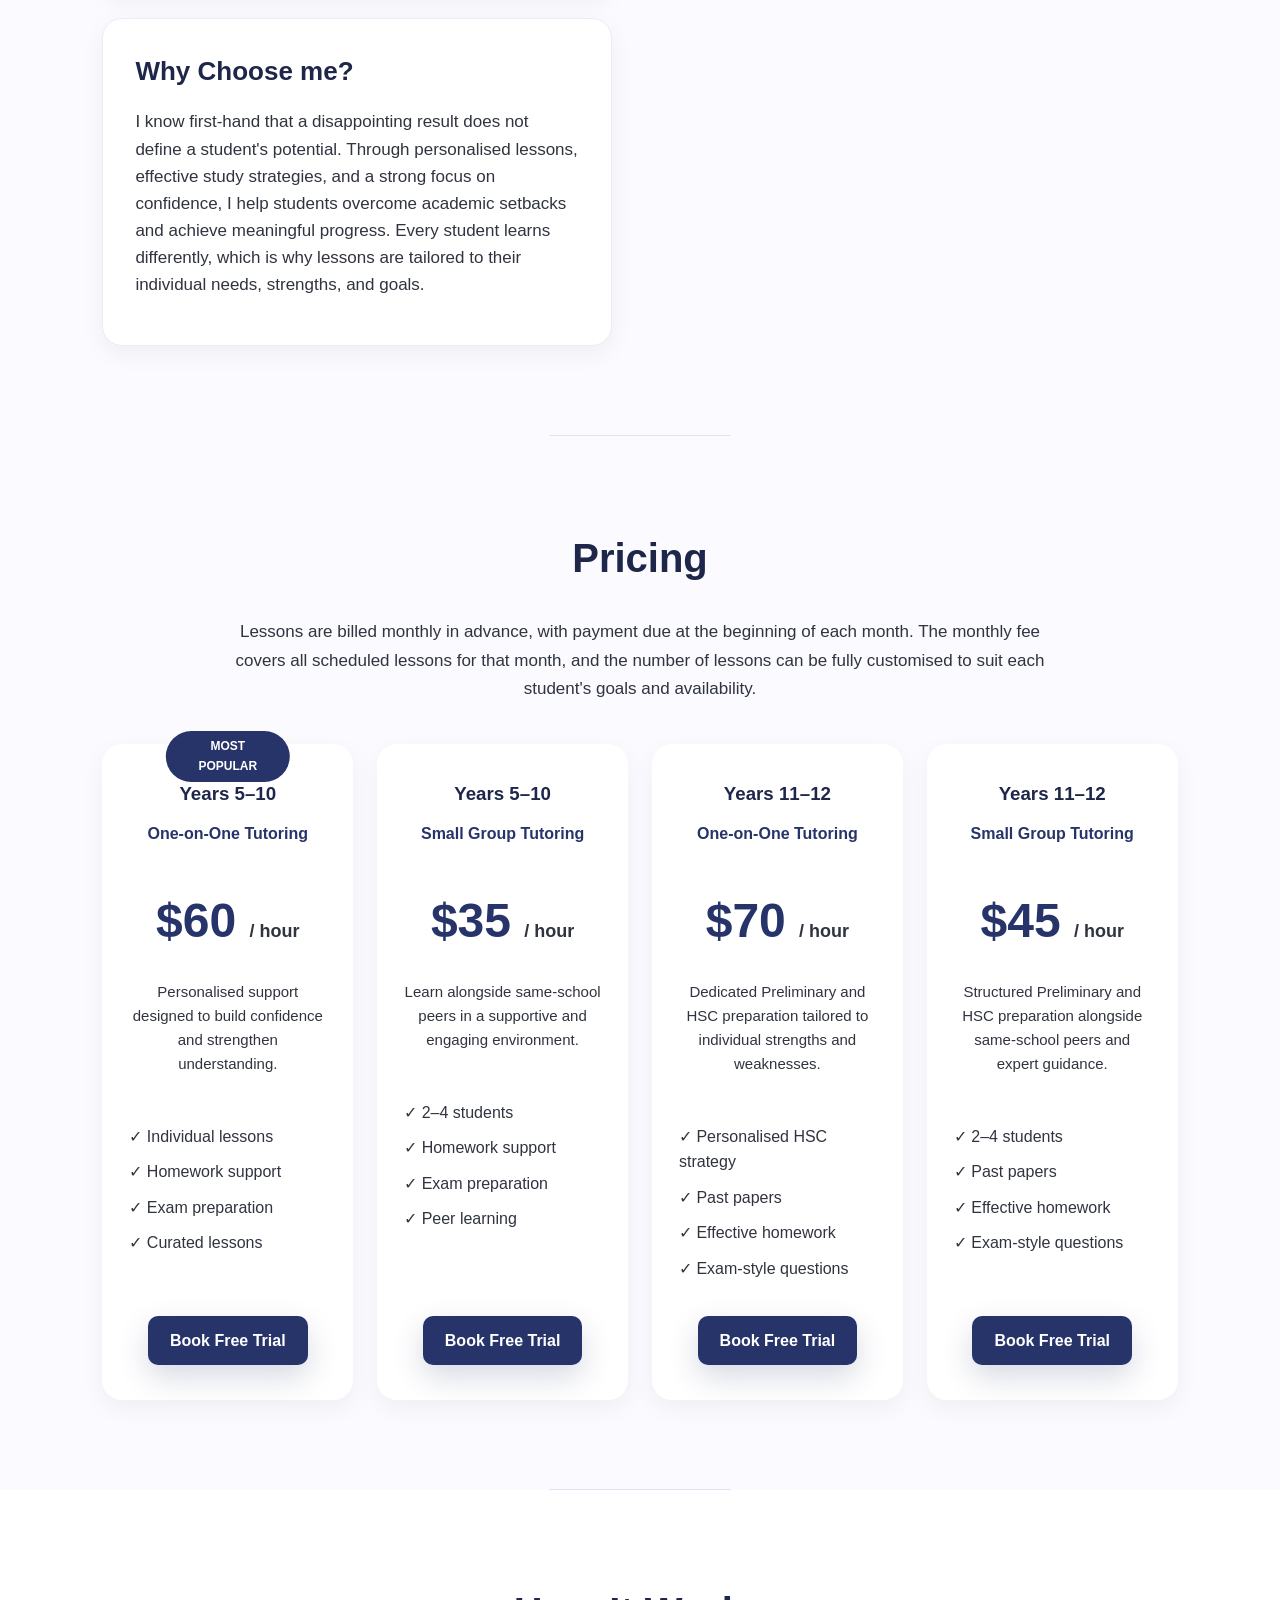
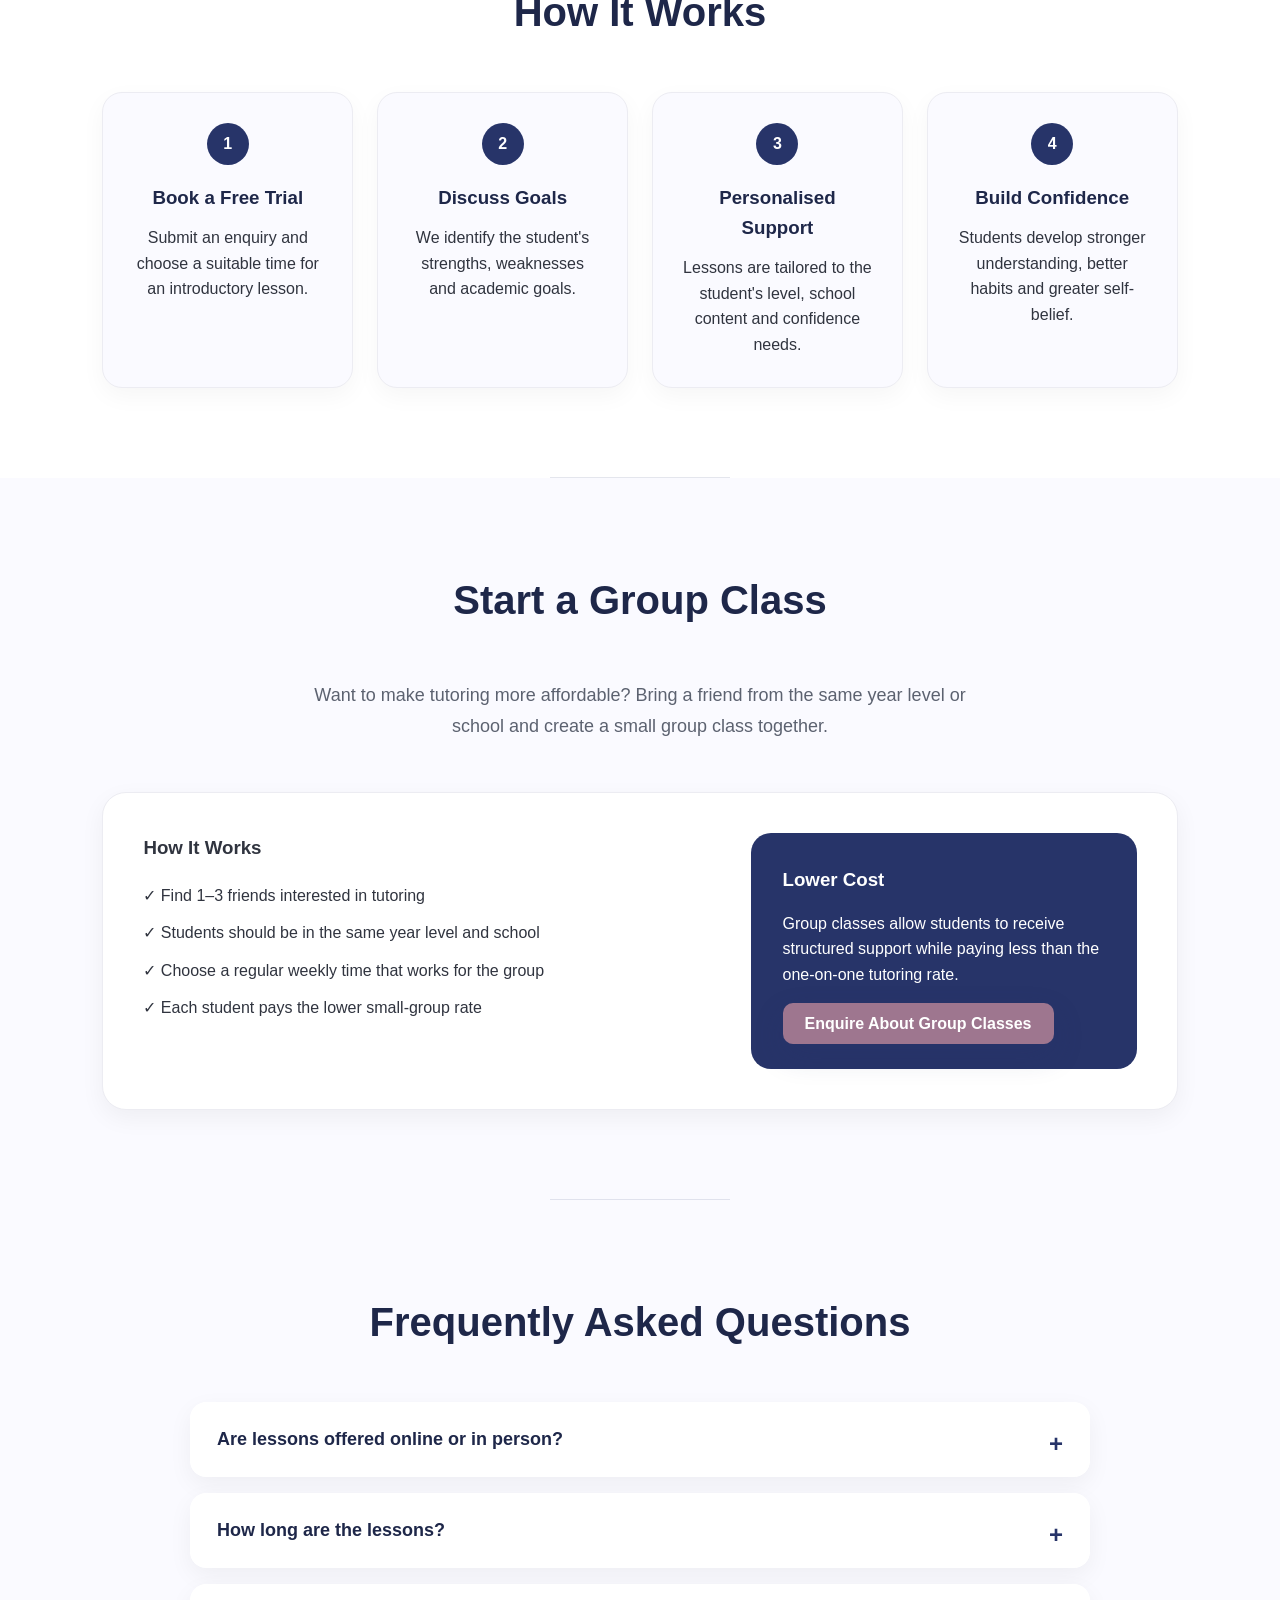
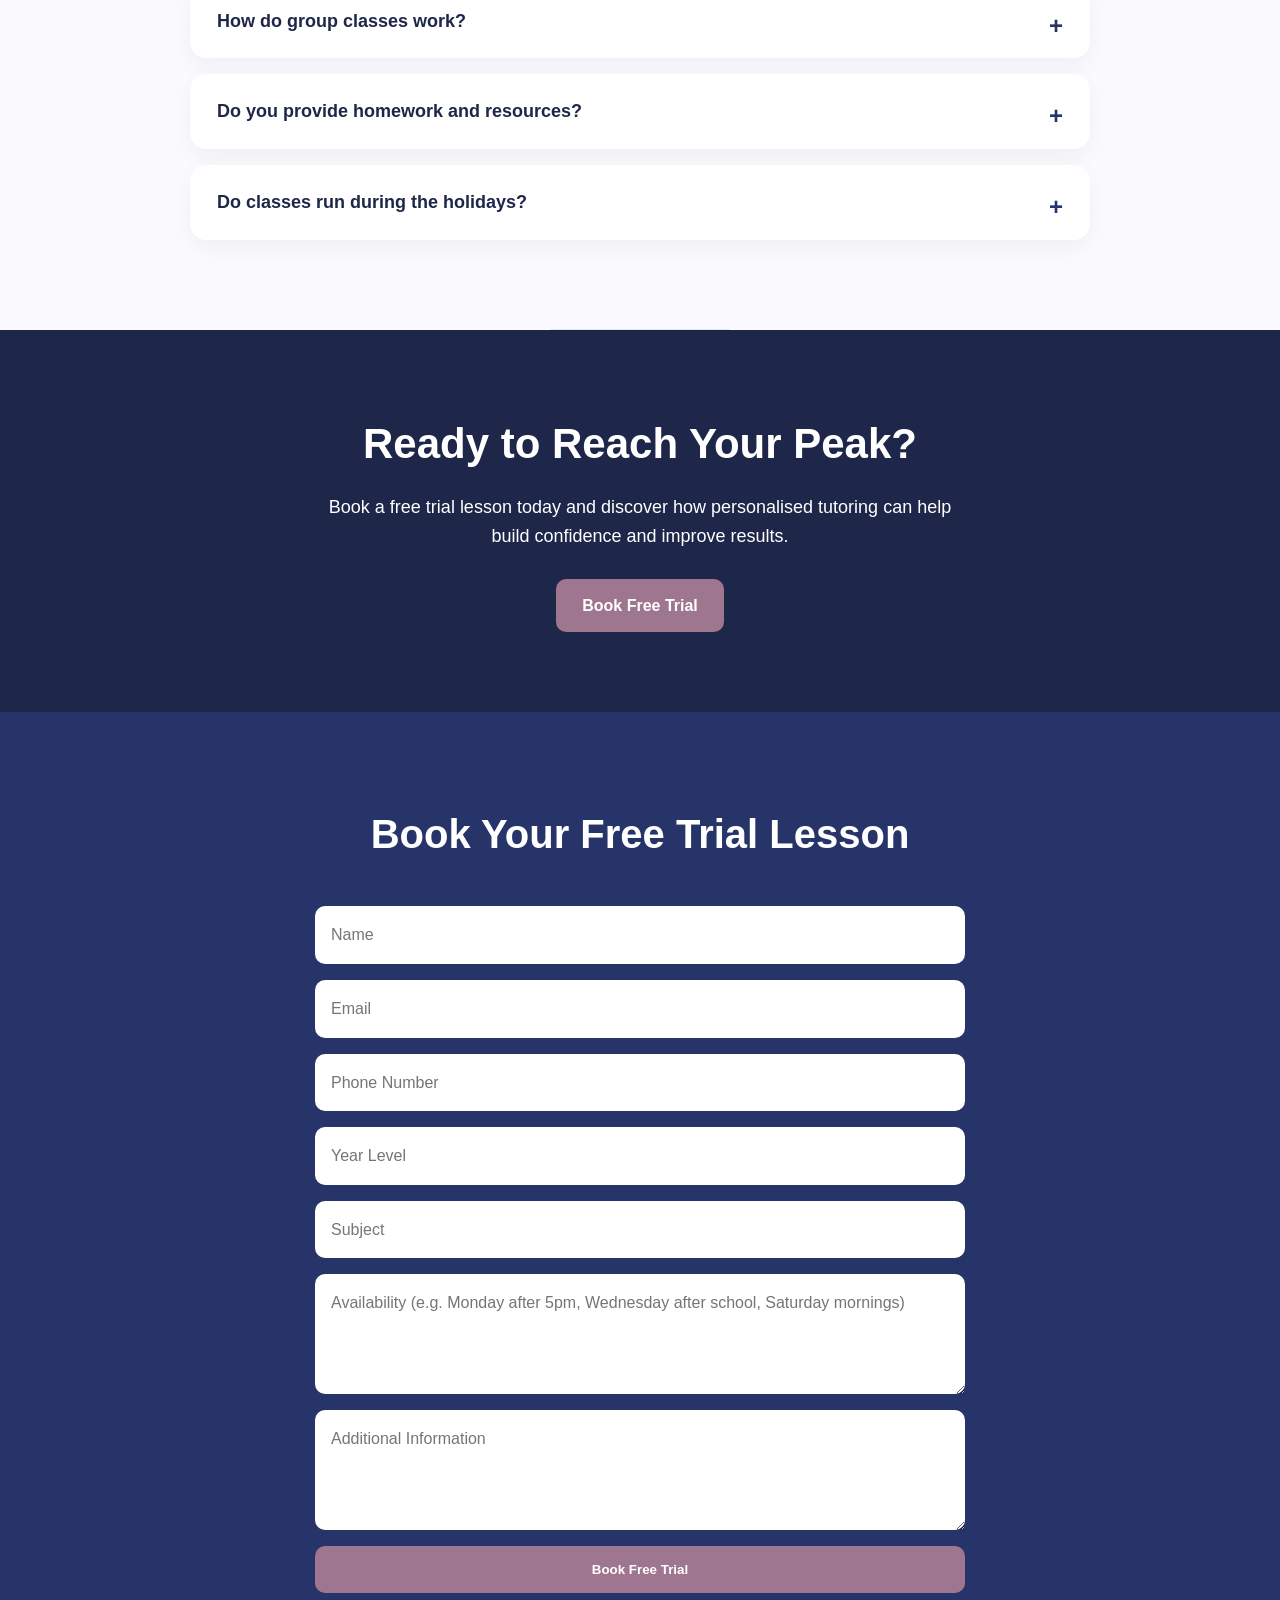
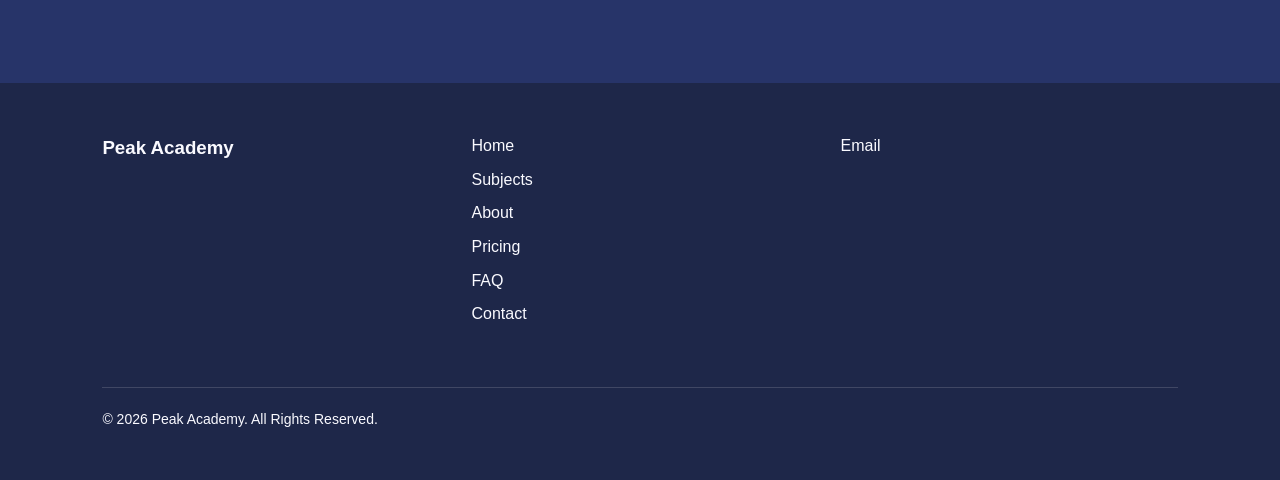
==== commit 81c3dab4: "Update index.html" ====
--- a/index.html
+++ b/index.html
@@ -206,7 +206,7 @@
       <h3>Years 5–10</h3>
       <p class="pricing-type">One-on-One Tutoring</p>
 
-      <div class="price">$45 <span>/ hour</span></div>
+      <div class="price">$60 <span>/ hour</span></div>
 
       <p class="pricing-desc">
         Personalised support designed to build confidence and strengthen understanding.
@@ -226,7 +226,7 @@
       <h3>Years 5–10</h3>
       <p class="pricing-type">Small Group Tutoring</p>
 
-      <div class="price">$30 <span>/ hour</span></div>
+      <div class="price">$35 <span>/ hour</span></div>
 
       <p class="pricing-desc">
         Learn alongside same-school peers in a supportive and engaging environment.
@@ -246,7 +246,7 @@
       <h3>Years 11–12</h3>
       <p class="pricing-type">One-on-One Tutoring</p>
 
-      <div class="price">$55 <span>/ hour</span></div>
+      <div class="price">$70 <span>/ hour</span></div>
 
       <p class="pricing-desc">
         Dedicated Preliminary and HSC preparation tailored to individual strengths and weaknesses.
@@ -266,7 +266,7 @@
       <h3>Years 11–12</h3>
       <p class="pricing-type">Small Group Tutoring</p>
 
-      <div class="price">$40 <span>/ hour</span></div>
+      <div class="price">$45 <span>/ hour</span></div>
 
       <p class="pricing-desc">
         Structured Preliminary and HSC preparation alongside same-school peers and expert guidance.
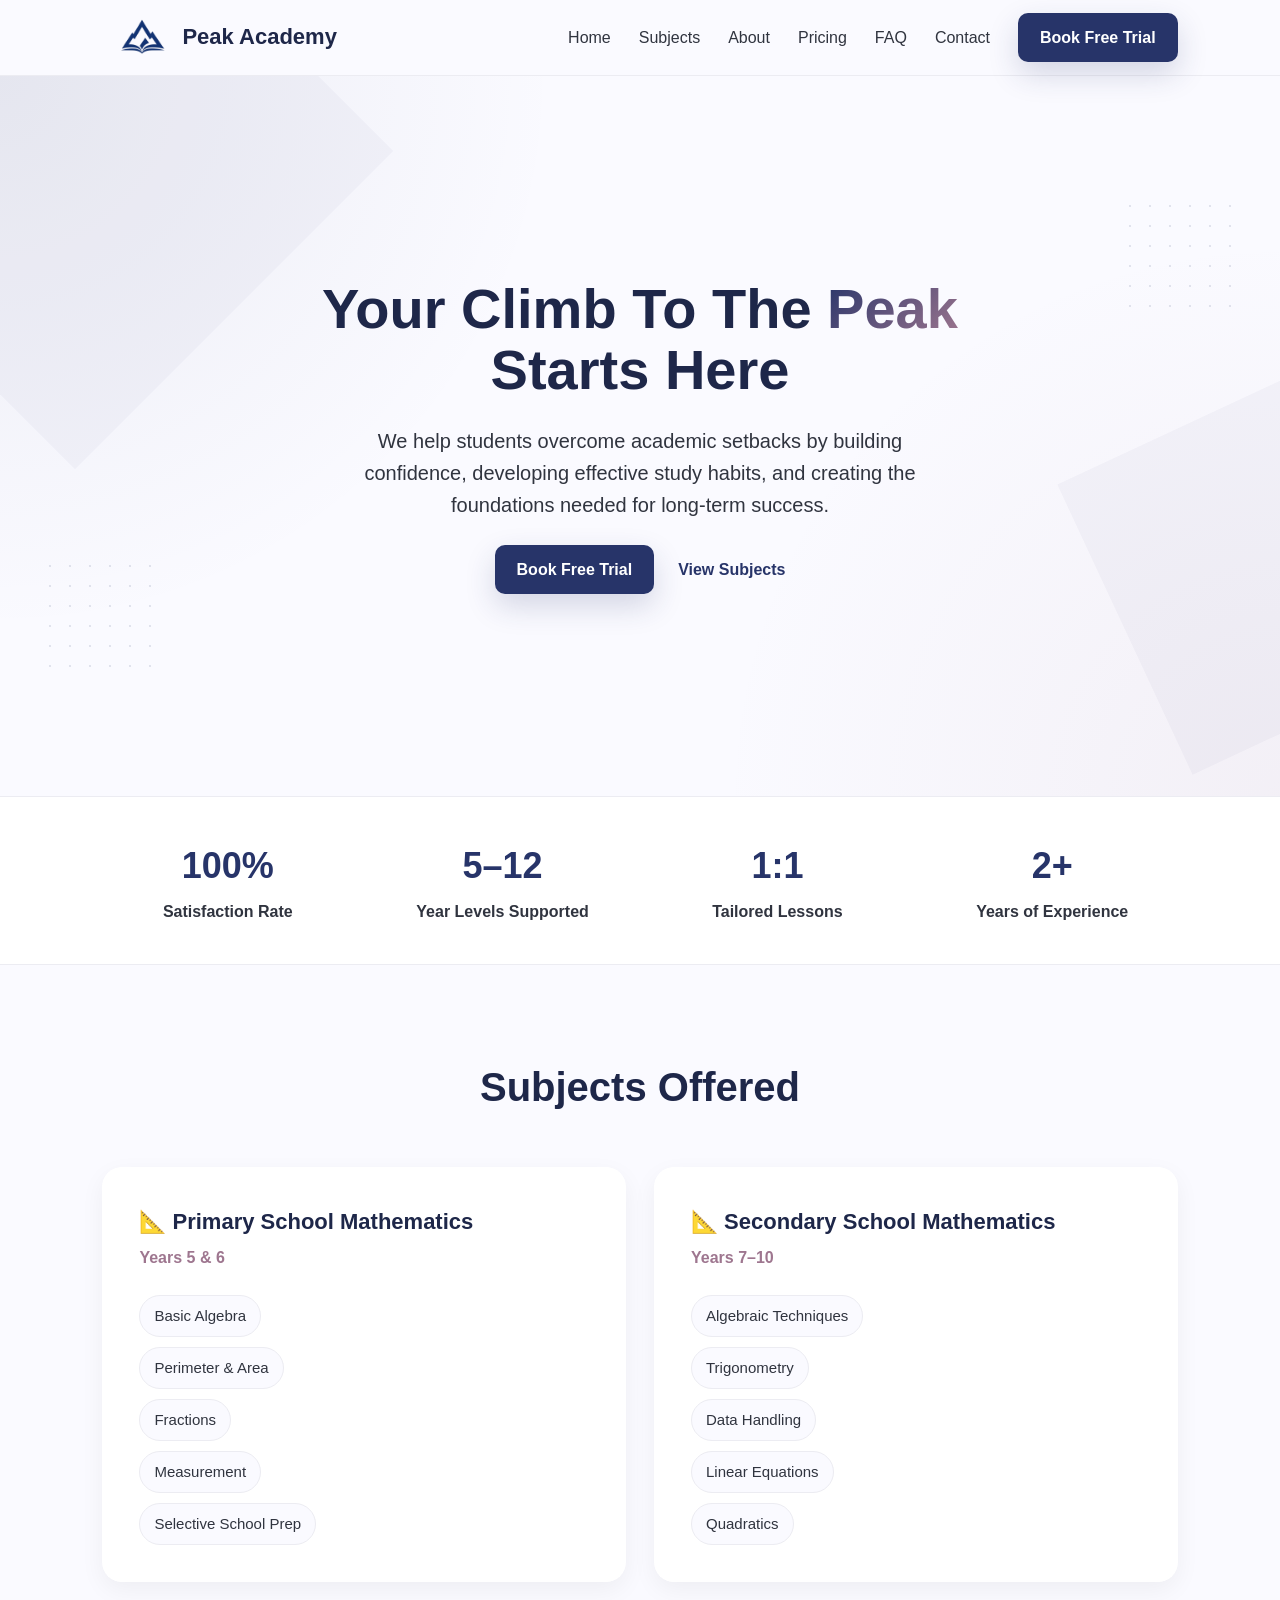
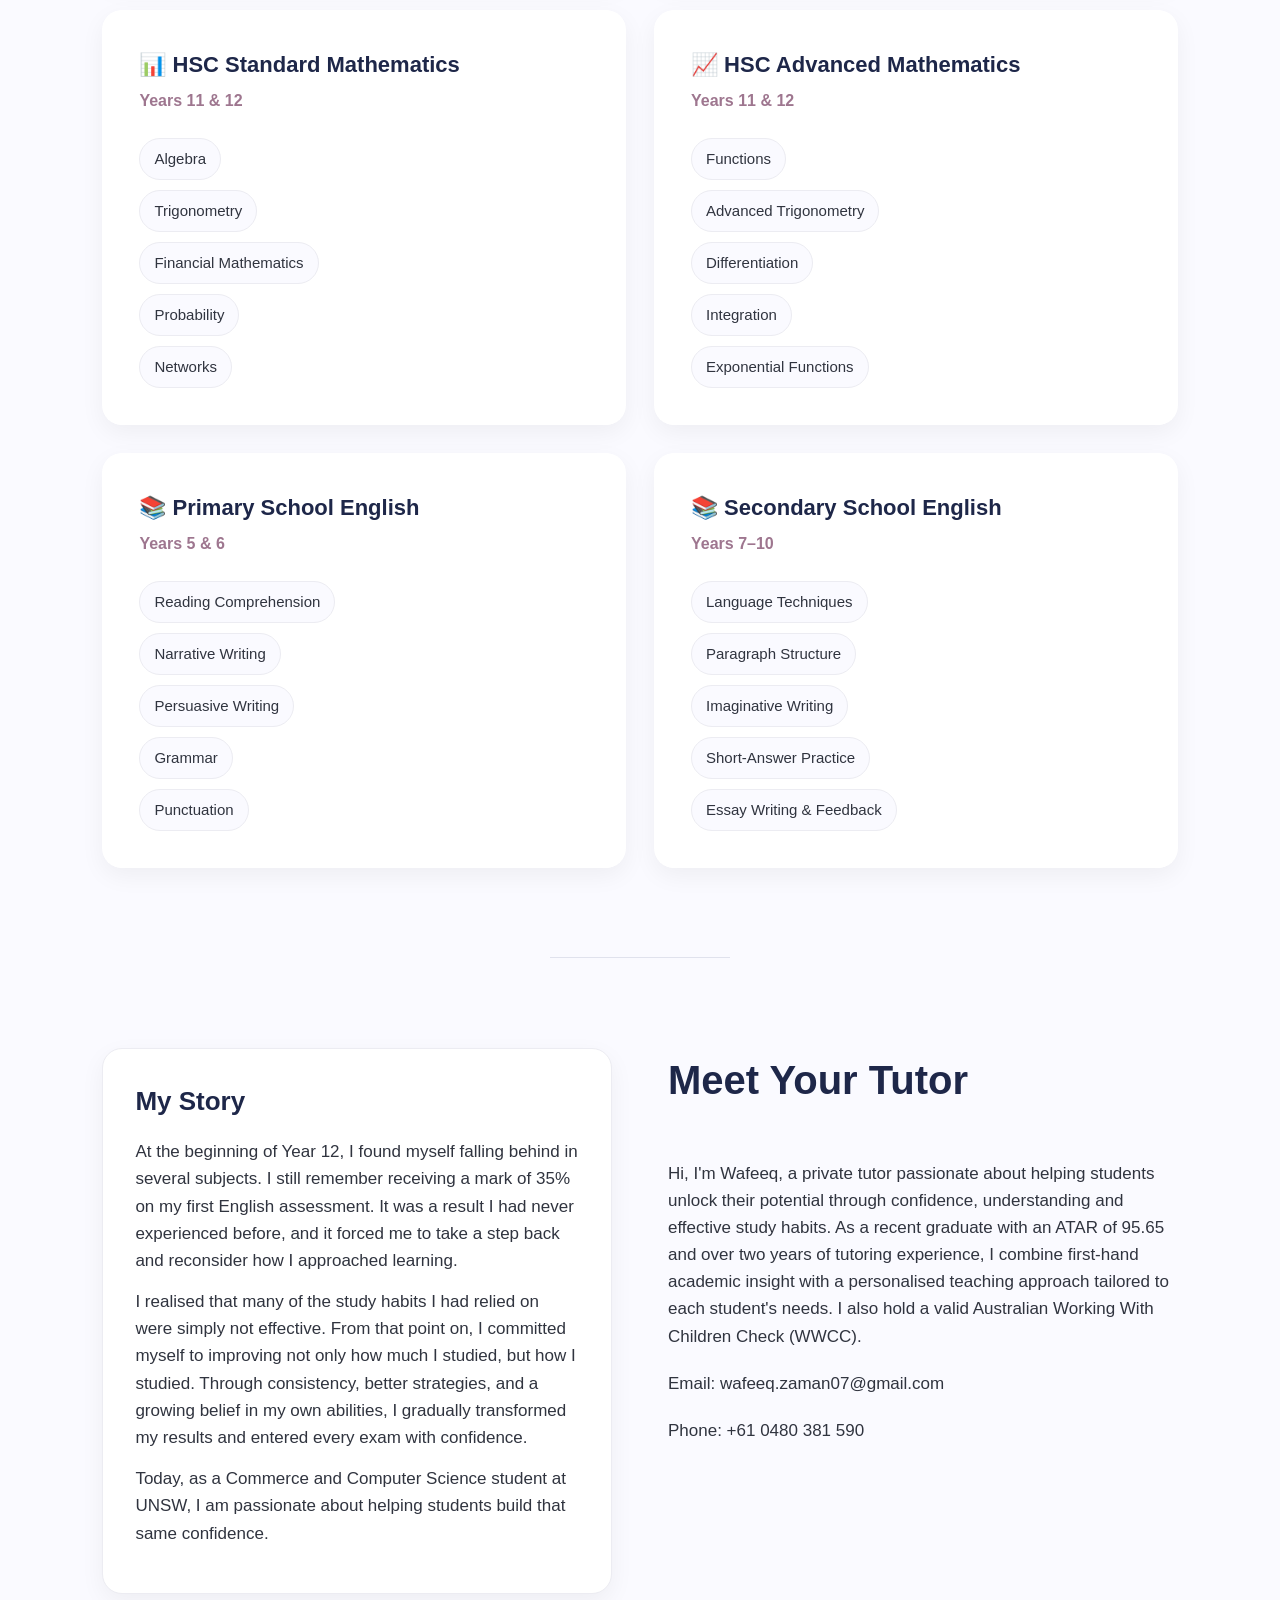
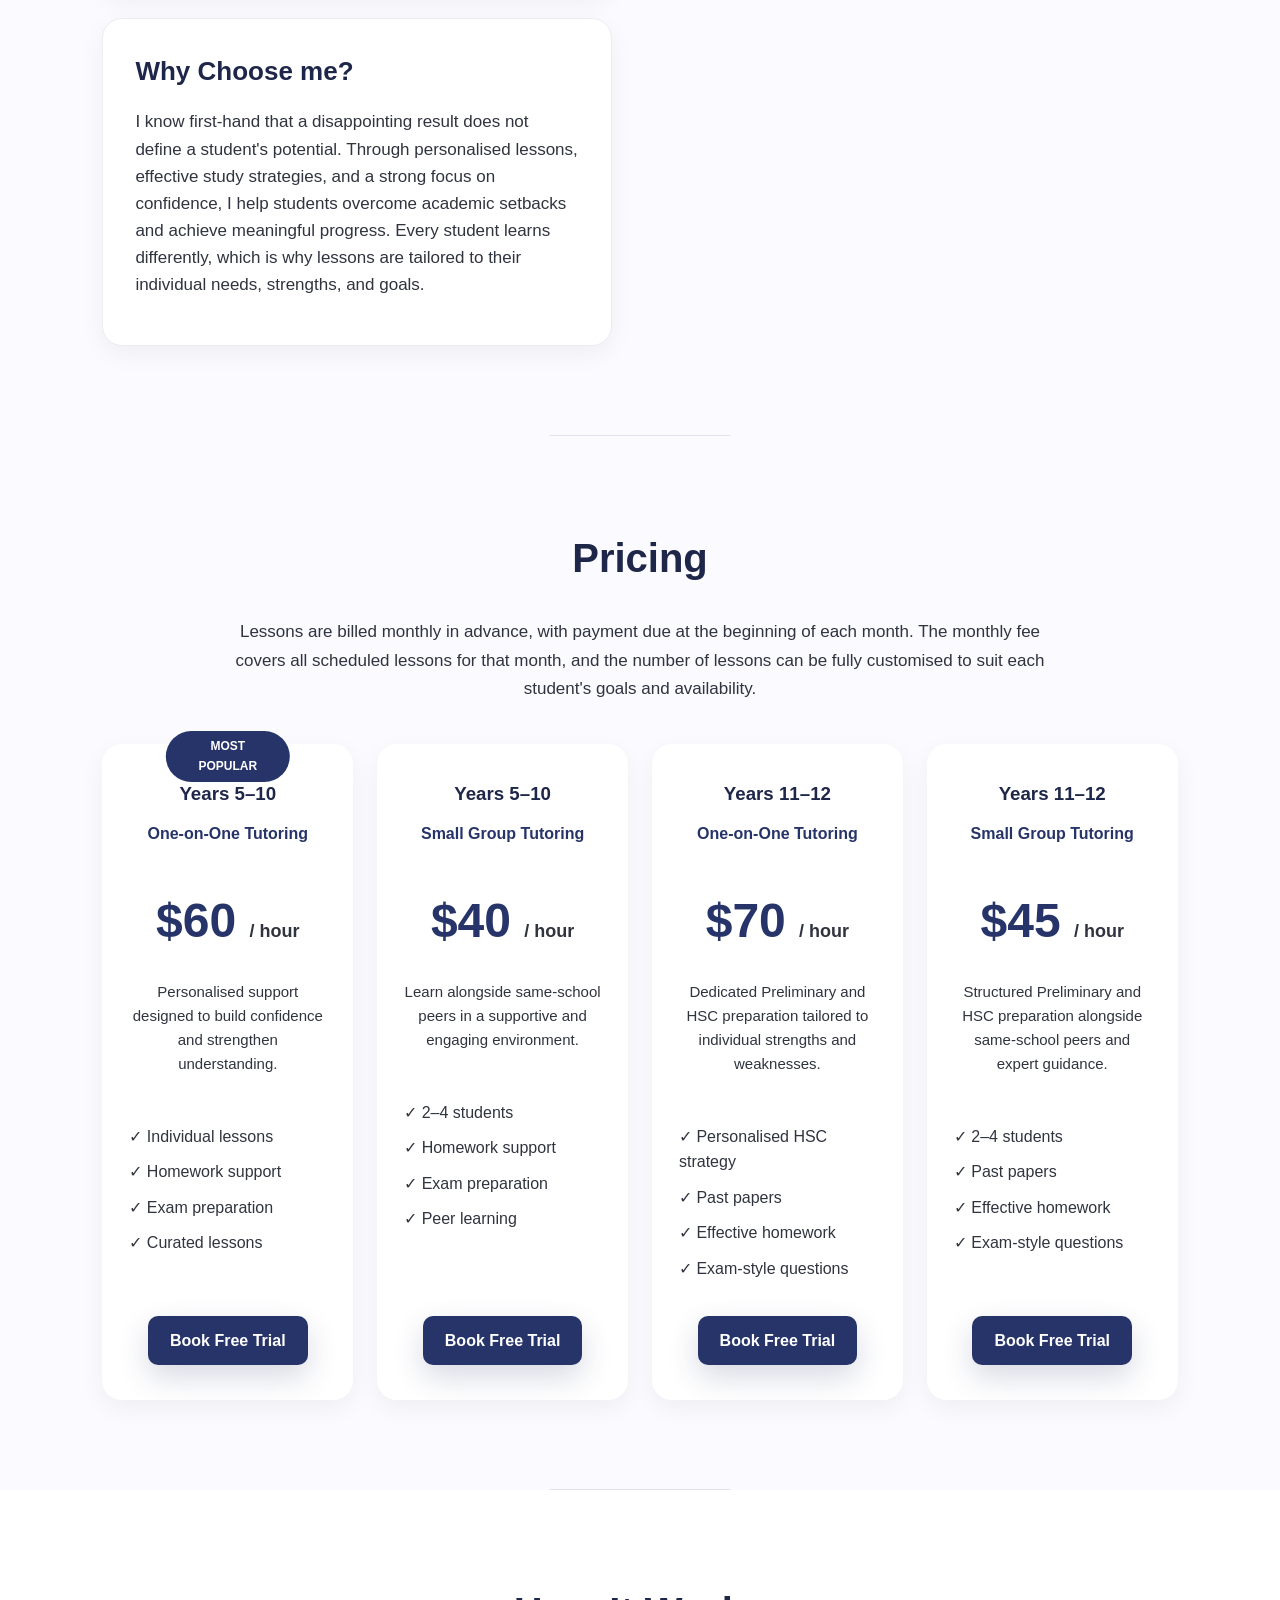
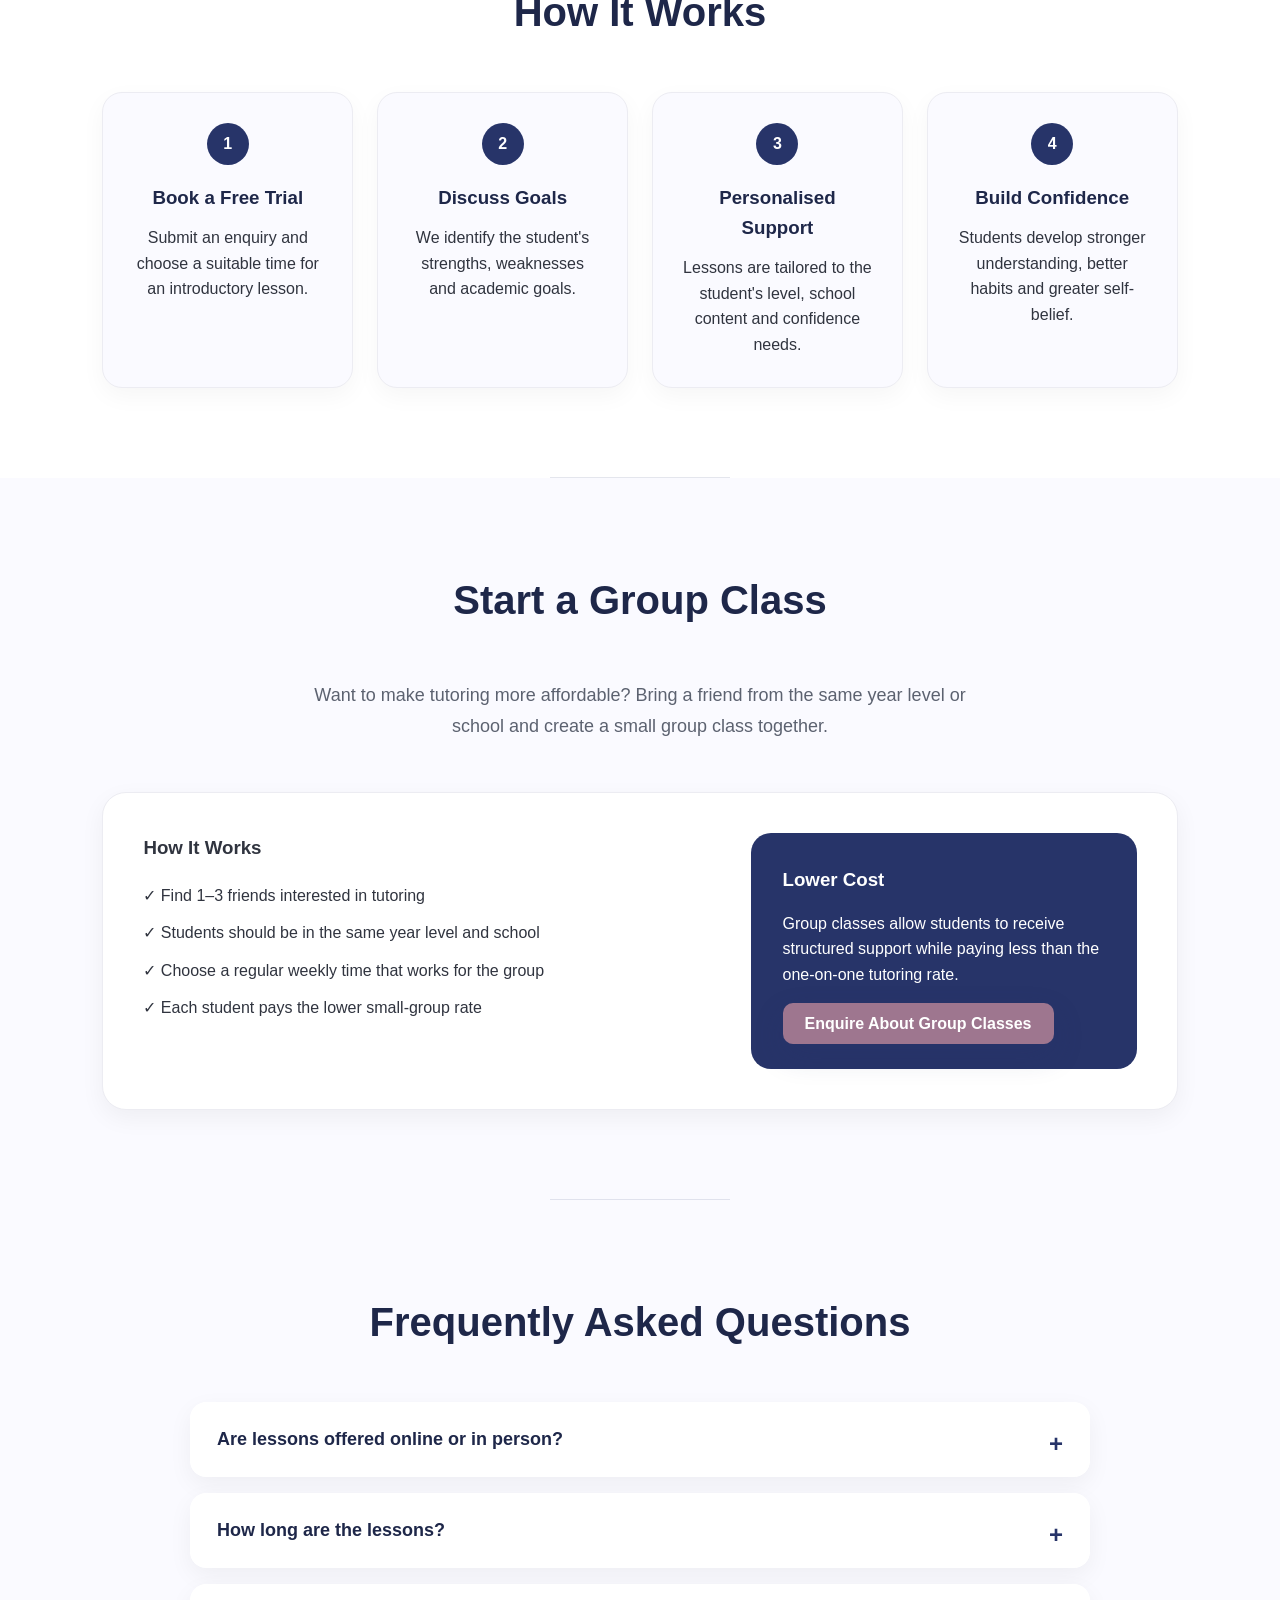
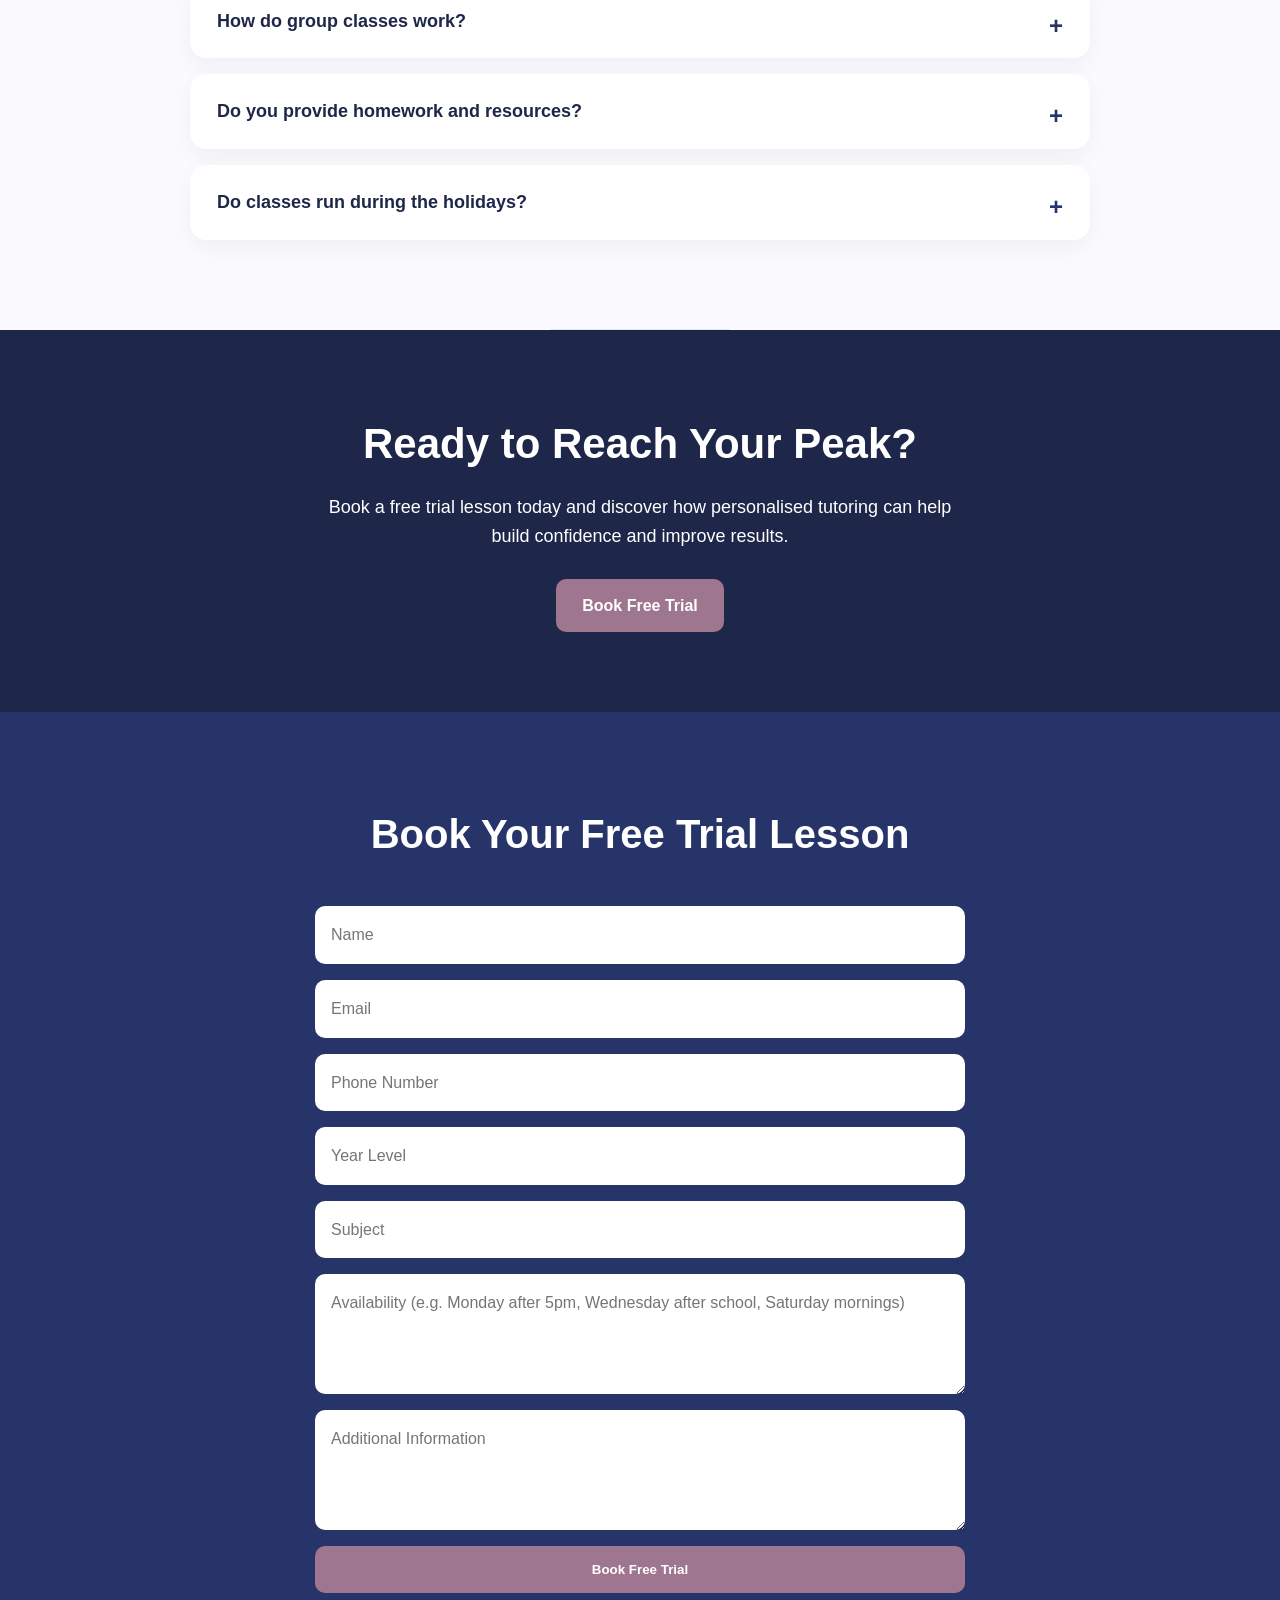
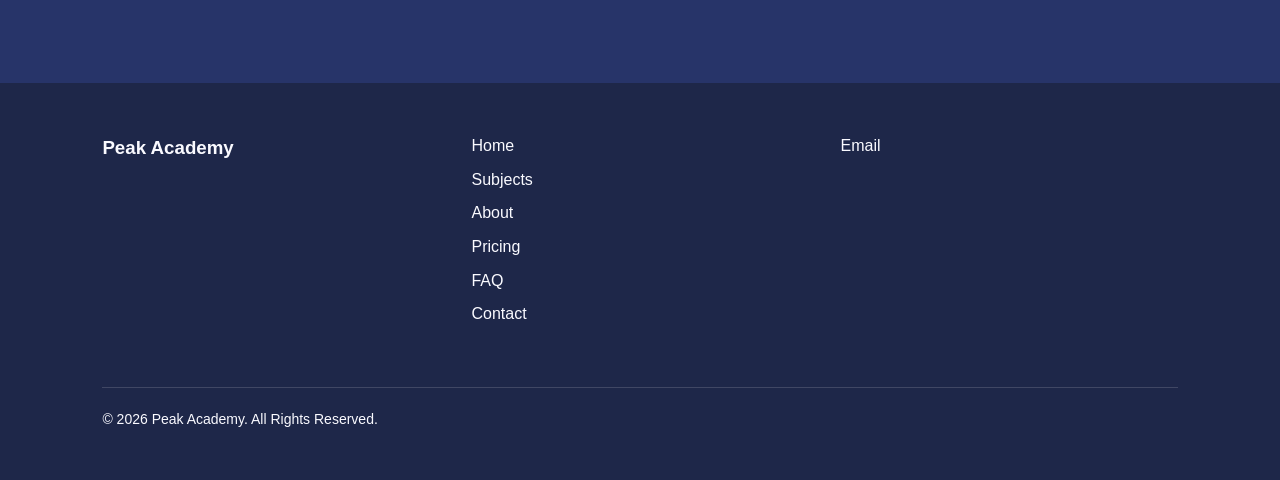
==== commit 077390b7: "Update index.html" ====
--- a/index.html
+++ b/index.html
@@ -226,7 +226,7 @@
       <h3>Years 5–10</h3>
       <p class="pricing-type">Small Group Tutoring</p>
 
-      <div class="price">$35 <span>/ hour</span></div>
+      <div class="price">$40 <span>/ hour</span></div>
 
       <p class="pricing-desc">
         Learn alongside same-school peers in a supportive and engaging environment.
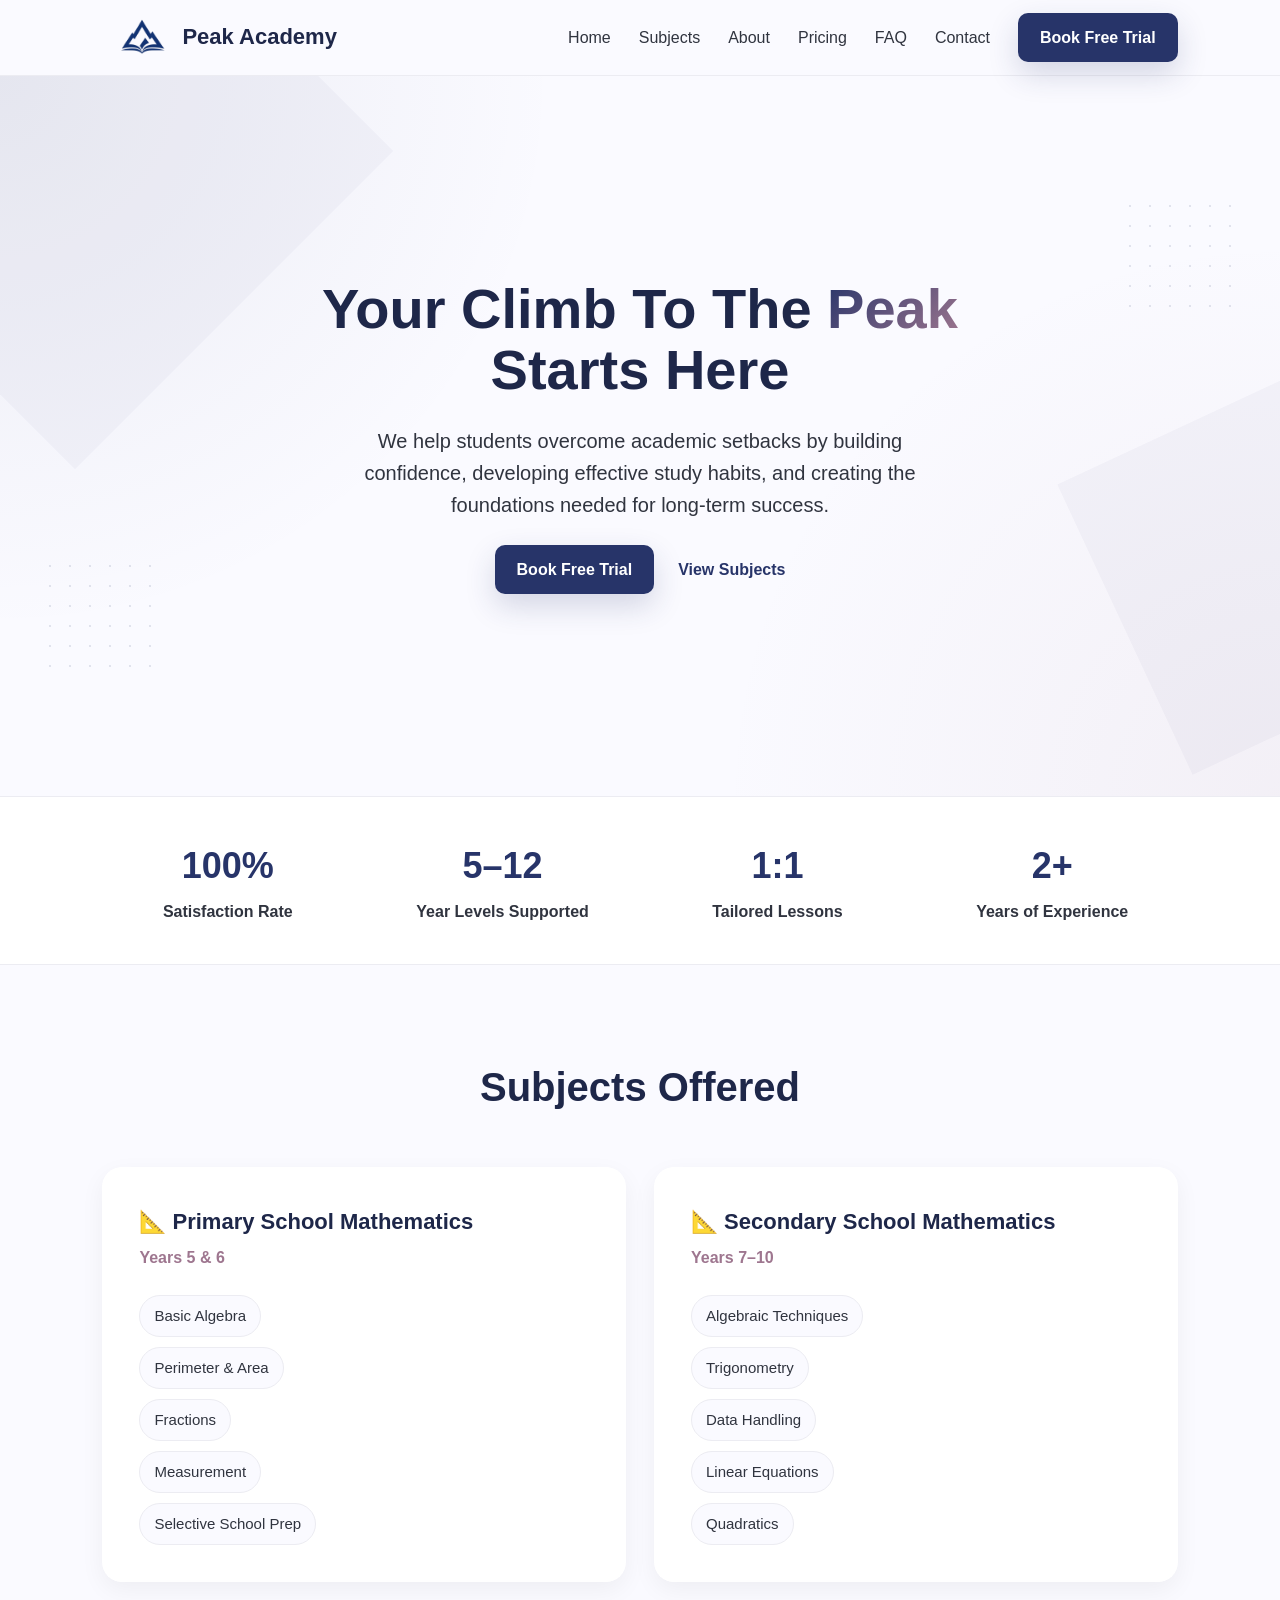
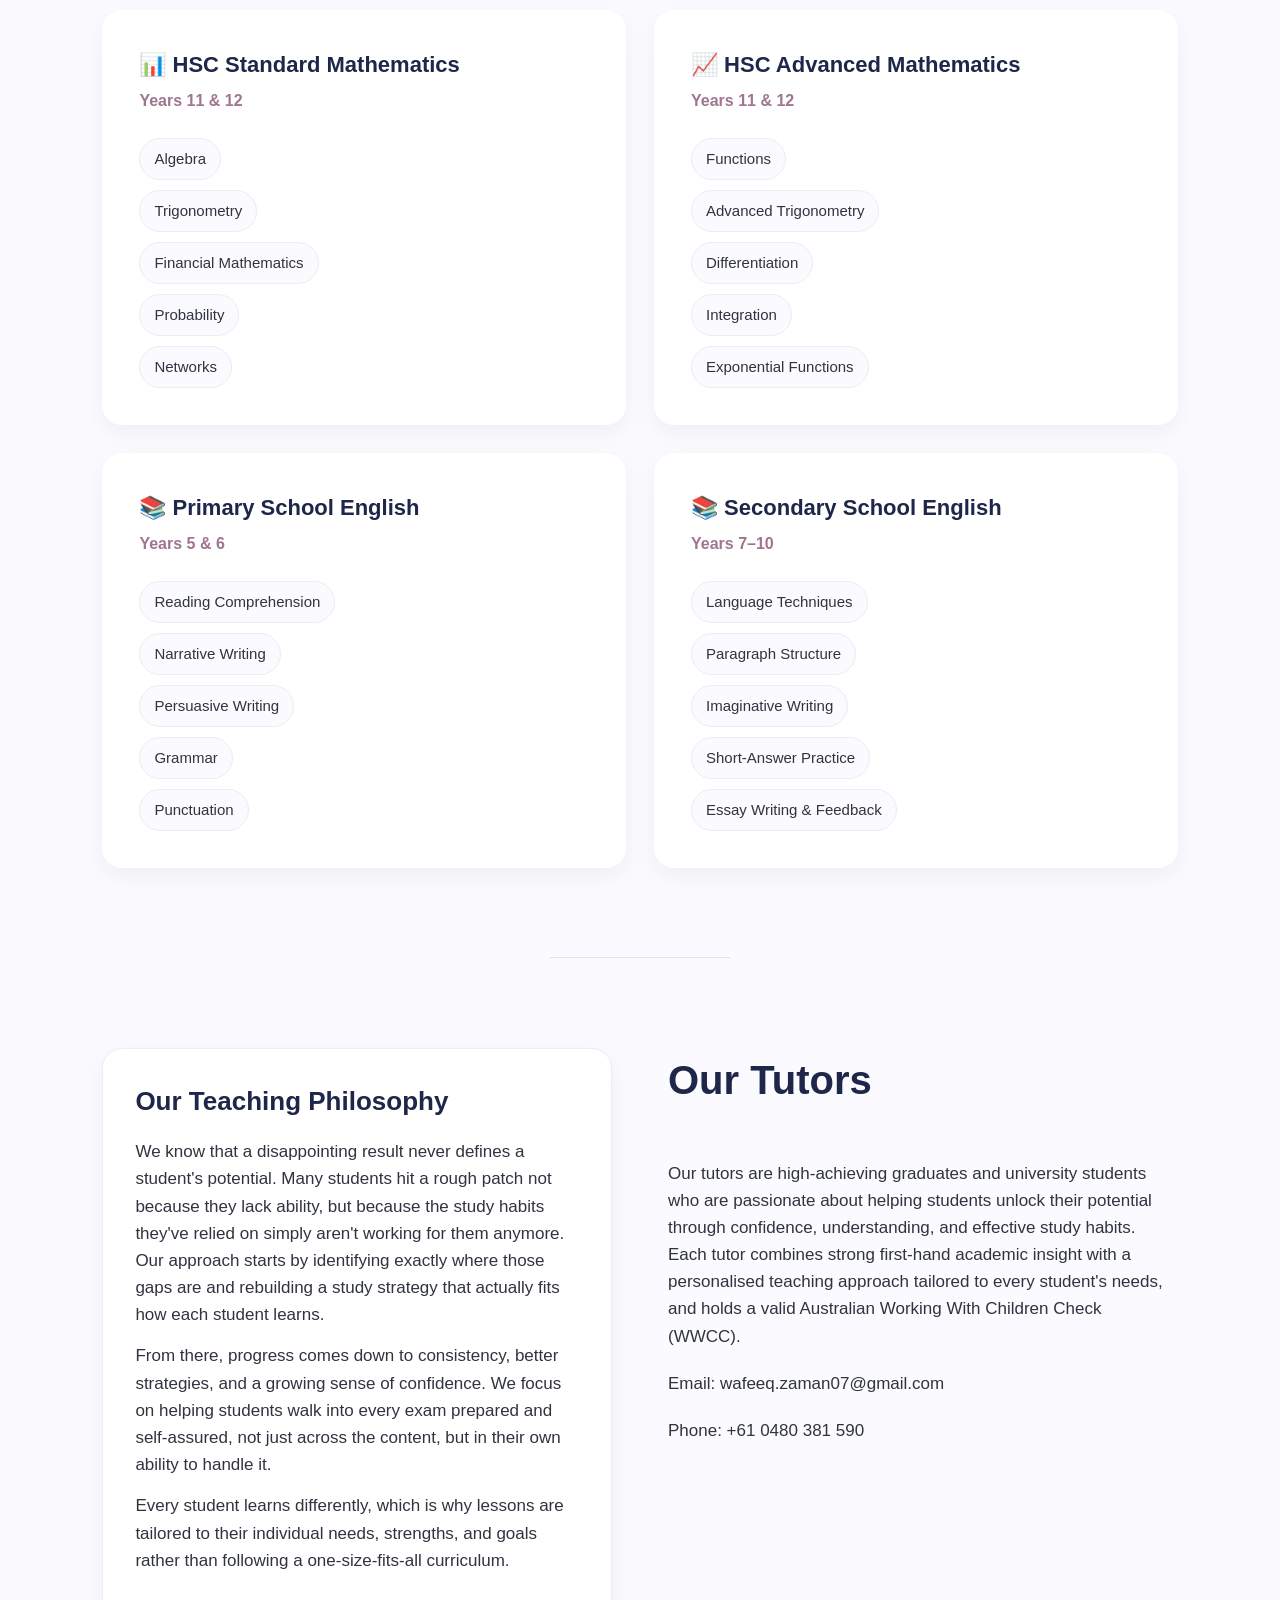
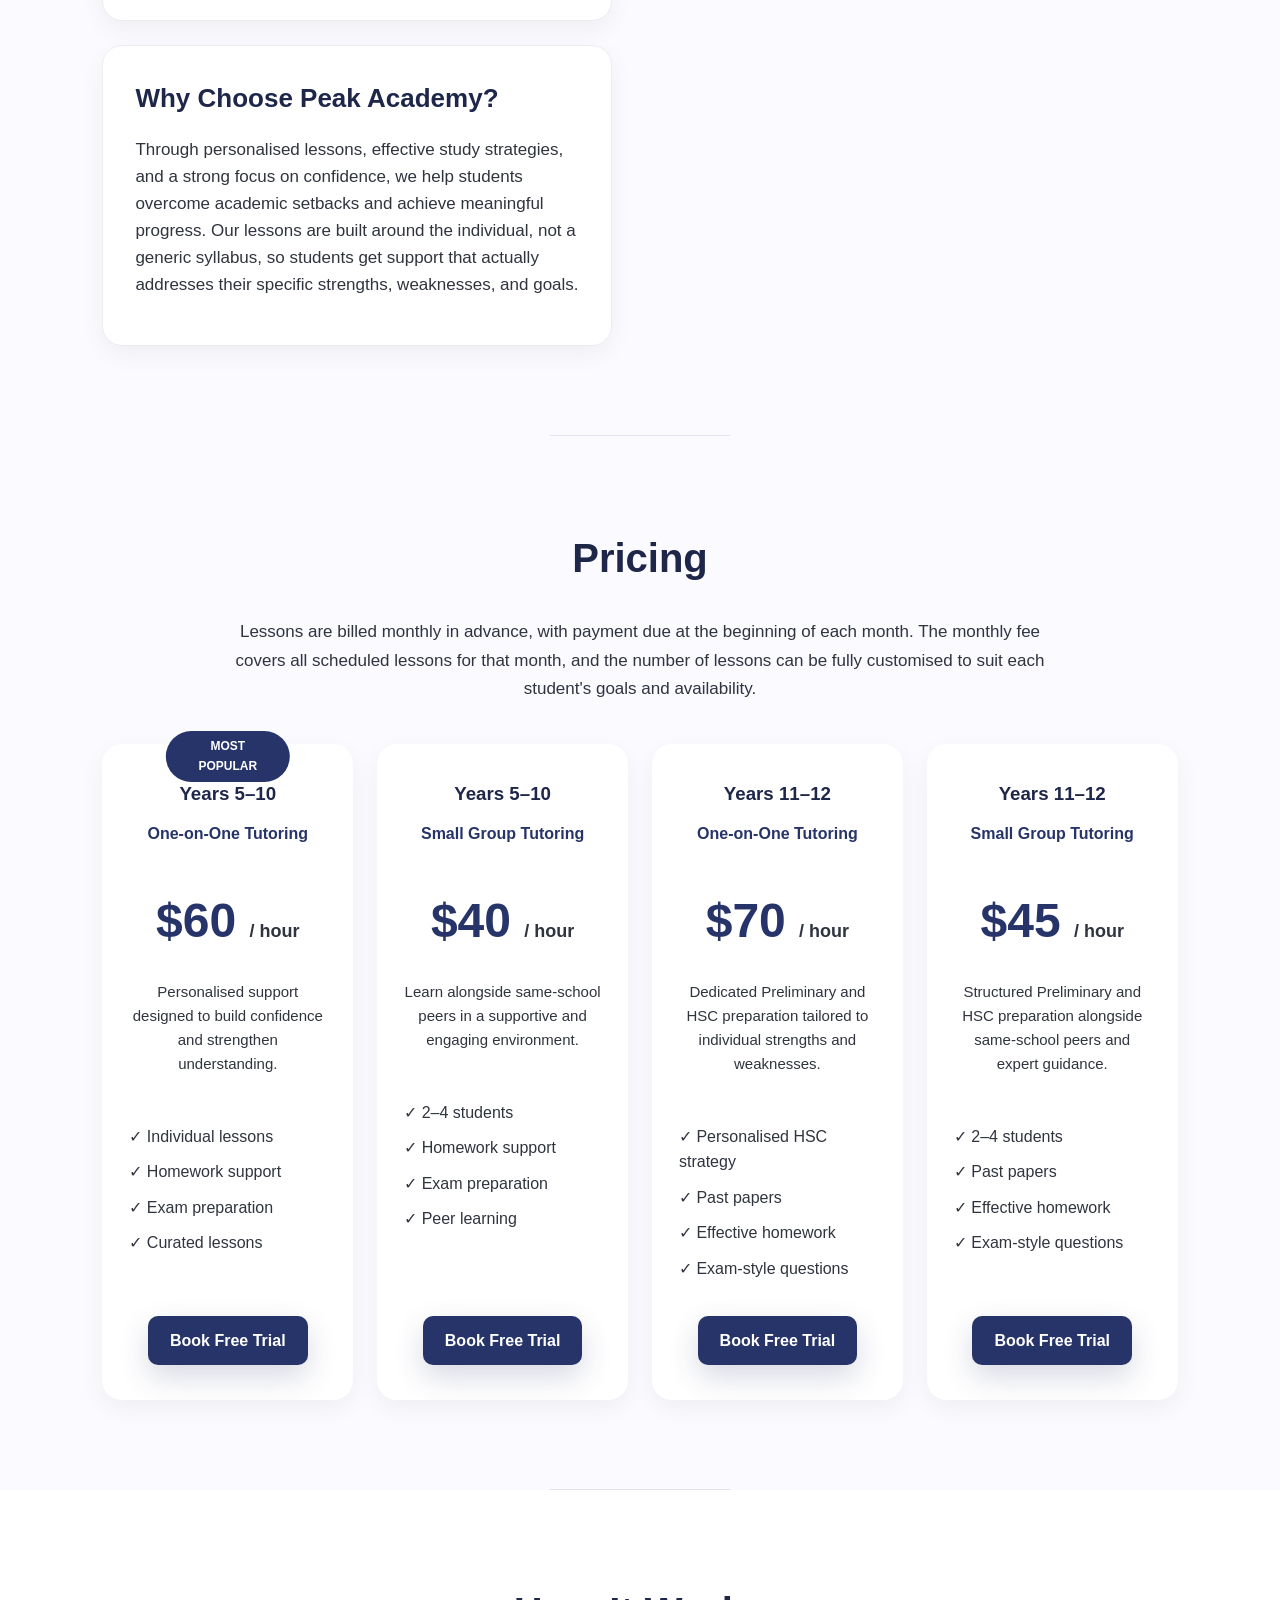
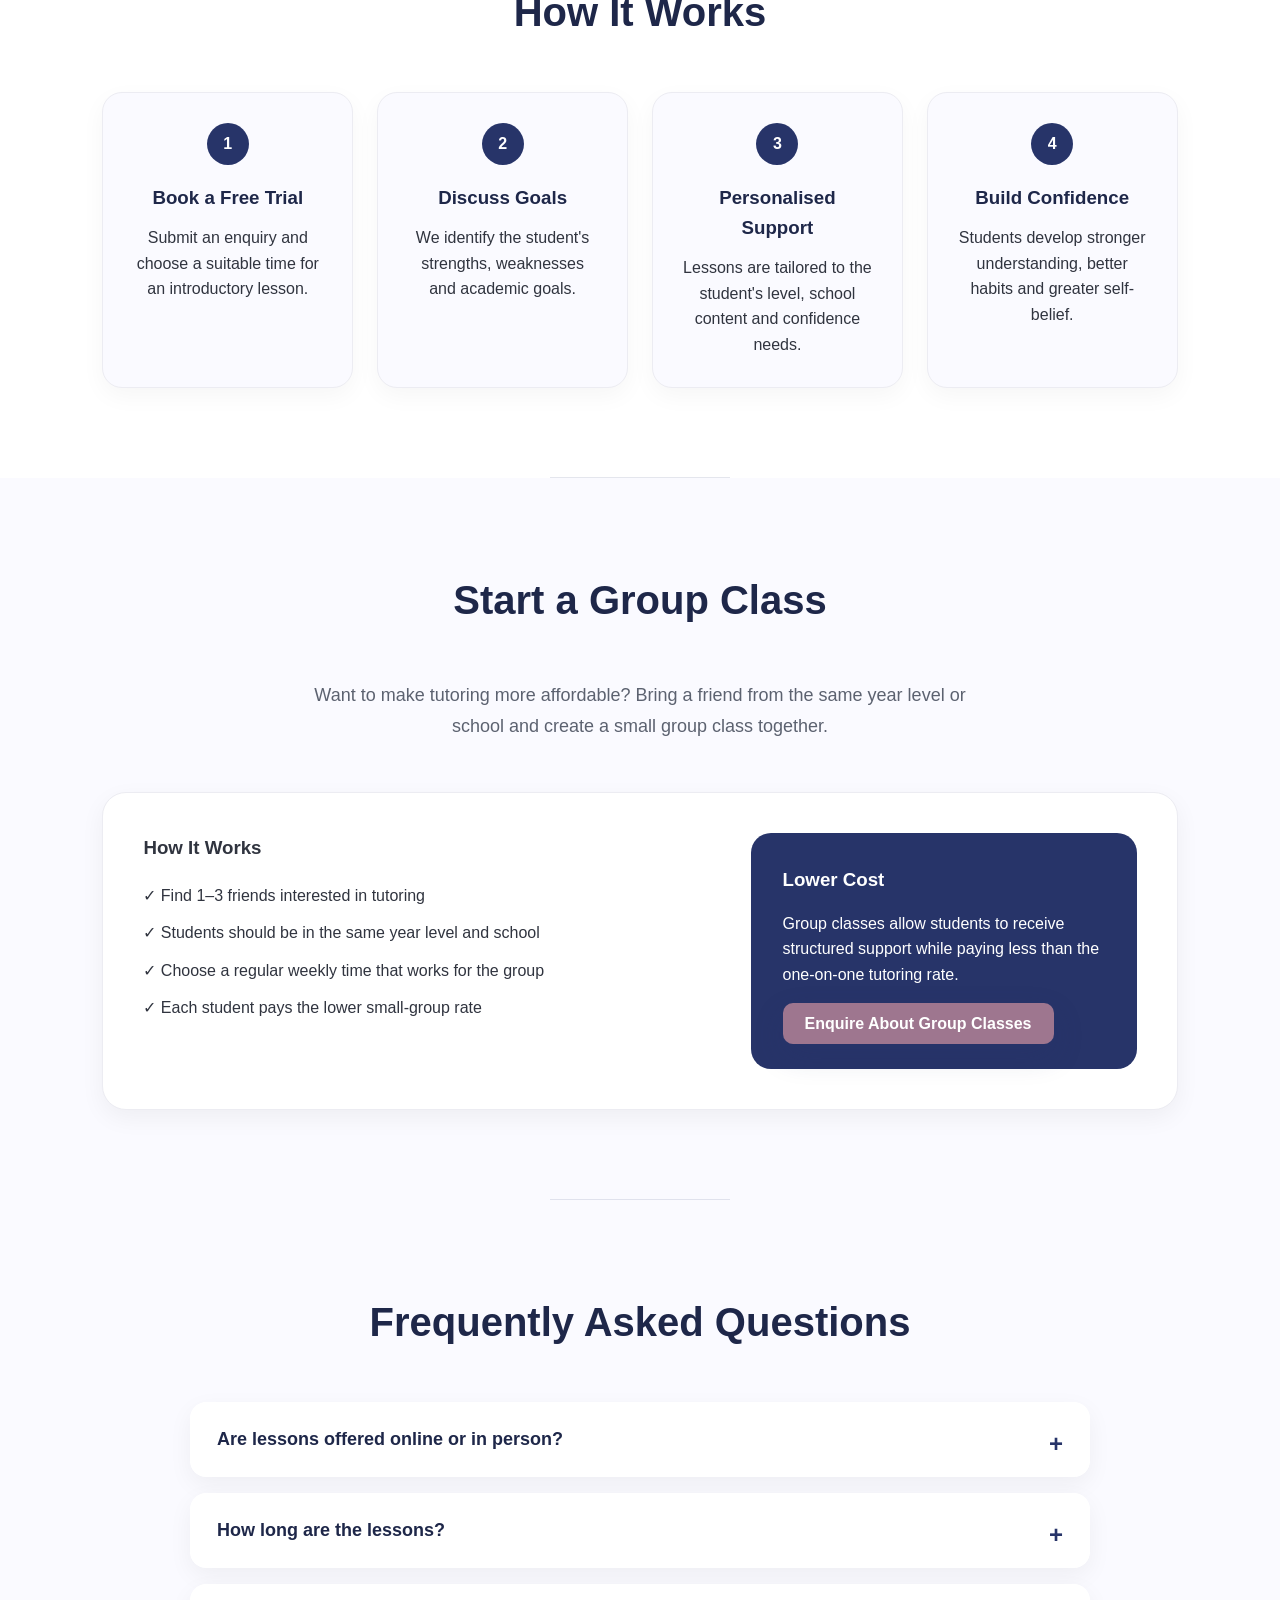
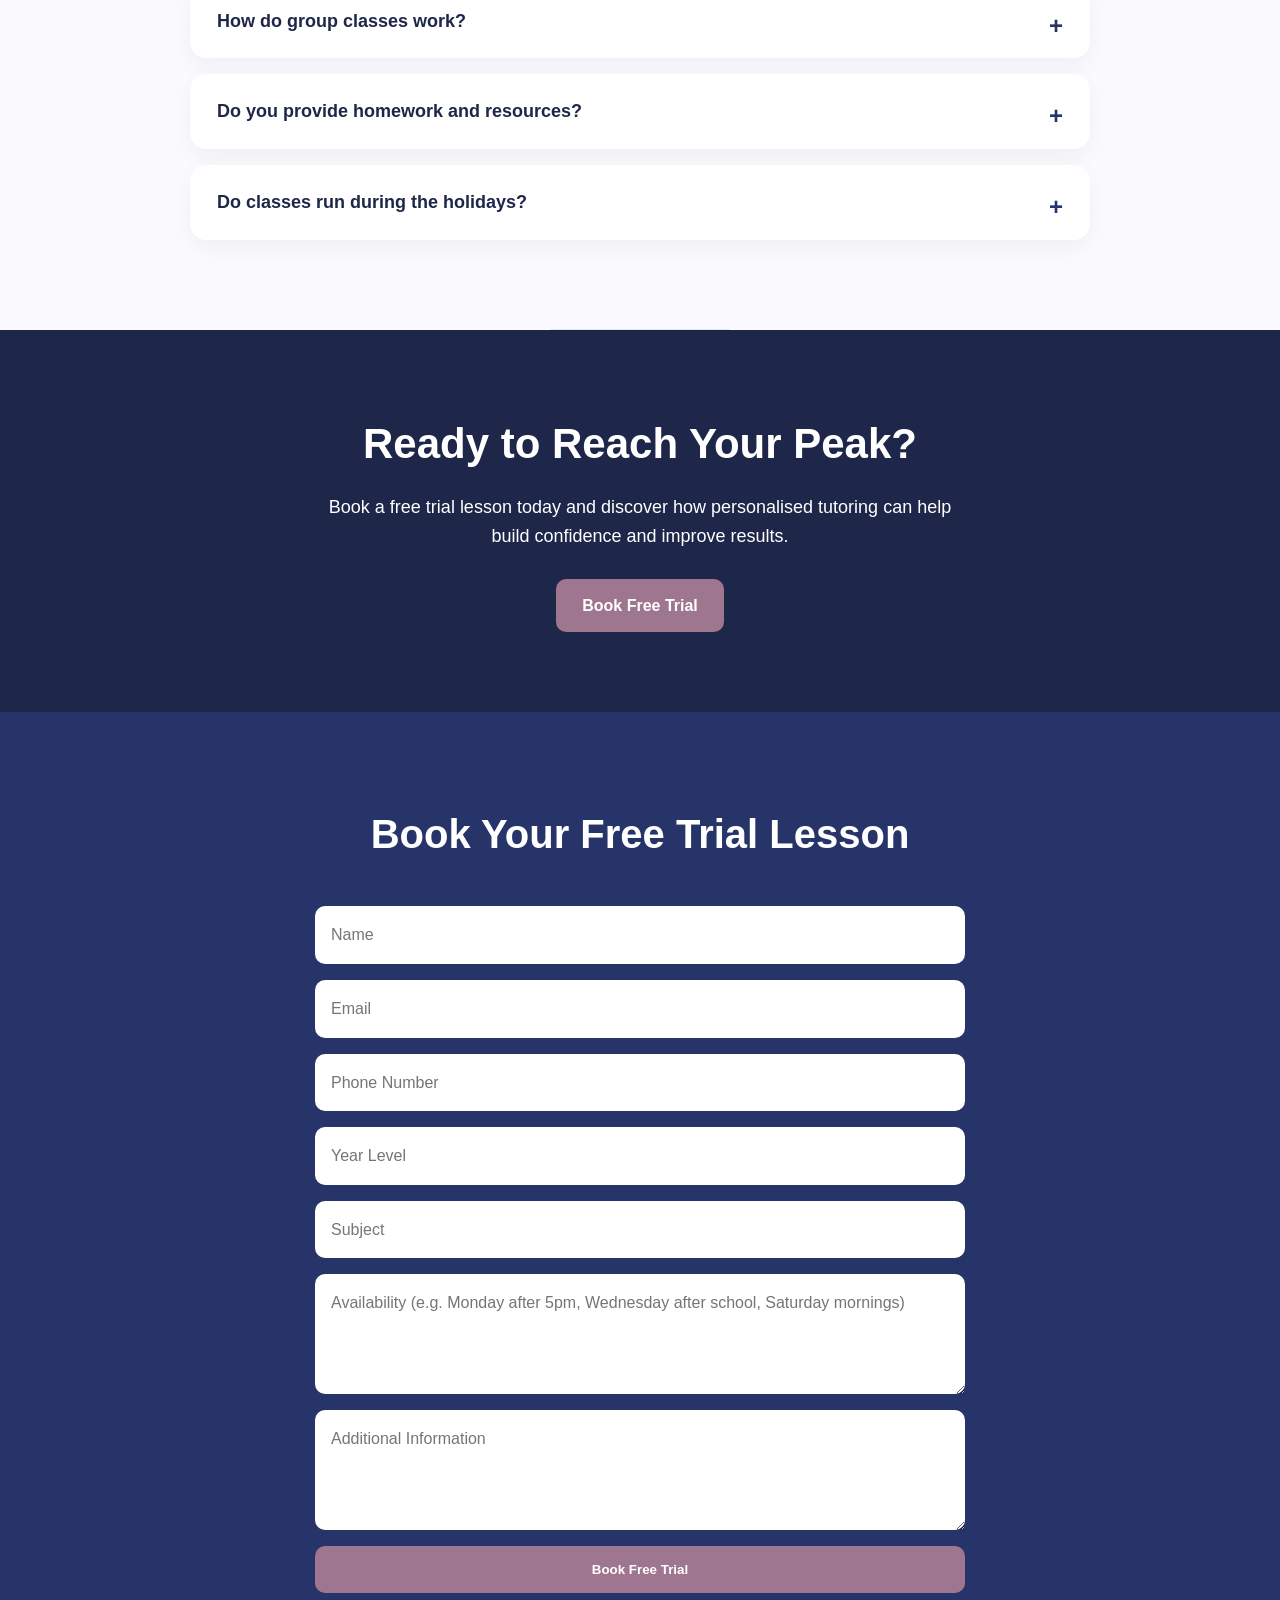
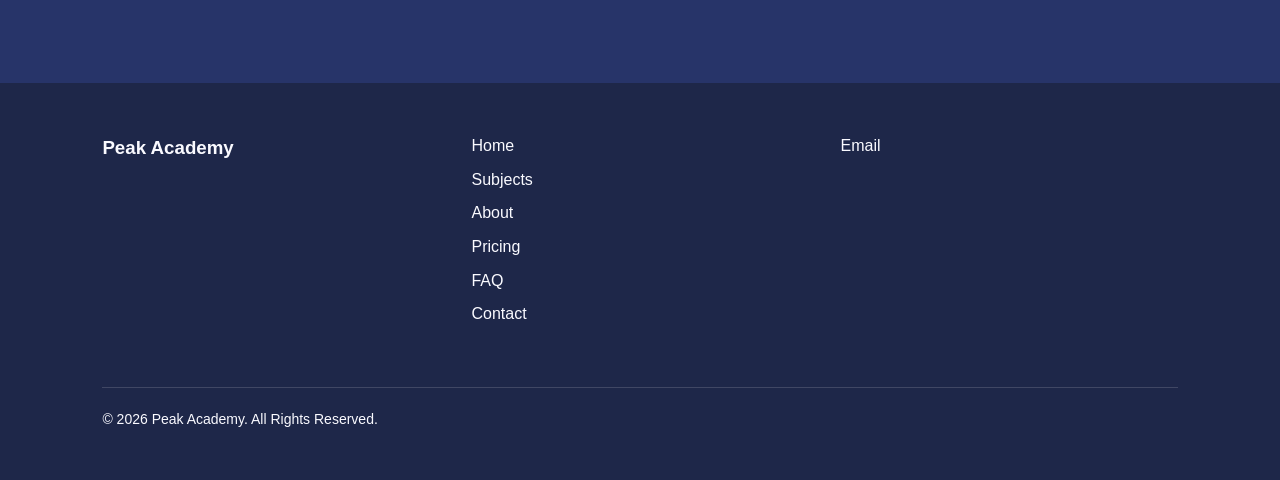
==== commit 221b628f: "Fix HTML encoding issues in index.html" ====
--- a/index.html
+++ b/index.html
@@ -153,35 +153,35 @@
 <section id="about" class="section about">
   <div class="about-left">
     <div class="about-info-card">
-      <h3>My Story</h3>
+      <h3>Our Teaching Philosophy</h3>
 
       <p>
-        At the beginning of Year 12, I found myself falling behind in several subjects. I still remember receiving a mark of 35% on my first English assessment. It was a result I had never experienced before, and it forced me to take a step back and reconsider how I approached learning.
+        We know that a disappointing result never defines a student's potential. Many students hit a rough patch not because they lack ability, but because the study habits they've relied on simply aren't working for them anymore. Our approach starts by identifying exactly where those gaps are and rebuilding a study strategy that actually fits how each student learns.
       </p>
 
       <p>
-        I realised that many of the study habits I had relied on were simply not effective. From that point on, I committed myself to improving not only how much I studied, but how I studied. Through consistency, better strategies, and a growing belief in my own abilities, I gradually transformed my results and entered every exam with confidence.
+        From there, progress comes down to consistency, better strategies, and a growing sense of confidence. We focus on helping students walk into every exam prepared and self-assured, not just across the content, but in their own ability to handle it.
       </p>
 
       <p>
-        Today, as a Commerce and Computer Science student at UNSW, I am passionate about helping students build that same confidence.
+        Every student learns differently, which is why lessons are tailored to their individual needs, strengths, and goals rather than following a one-size-fits-all curriculum.
       </p>
     </div>
 
     <div class="about-info-card">
-      <h3>Why Choose me?</h3>
+      <h3>Why Choose Peak Academy?</h3>
 
       <p>
-       I know first-hand that a disappointing result does not define a student's potential. Through personalised lessons, effective study strategies, and a strong focus on confidence, I help students overcome academic setbacks and achieve meaningful progress. Every student learns differently, which is why lessons are tailored to their individual needs, strengths, and goals.
+       Through personalised lessons, effective study strategies, and a strong focus on confidence, we help students overcome academic setbacks and achieve meaningful progress. Our lessons are built around the individual, not a generic syllabus, so students get support that actually addresses their specific strengths, weaknesses, and goals.
       </p>
     </div>
   </div>
 
   <div class="about-right">
-    <h2>Meet Your Tutor</h2>
+    <h2>Our Tutors</h2>
 
     <p>
-      Hi, I'm Wafeeq, a private tutor passionate about helping students unlock their potential through confidence, understanding and effective study habits. As a recent graduate with an ATAR of 95.65 and over two years of tutoring experience, I combine first-hand academic insight with a personalised teaching approach tailored to each student's needs. I also hold a valid Australian Working With Children Check (WWCC).
+      Our tutors are high-achieving graduates and university students who are passionate about helping students unlock their potential through confidence, understanding, and effective study habits. Each tutor combines strong first-hand academic insight with a personalised teaching approach tailored to every student's needs, and holds a valid Australian Working With Children Check (WWCC).
     </p>
     <p>
      Email: wafeeq.zaman07@gmail.com 
@@ -191,7 +191,6 @@
     </p>
   </div>
 </section>
-
 <section id="pricing" class="section">
   <h2>Pricing</h2>
 
